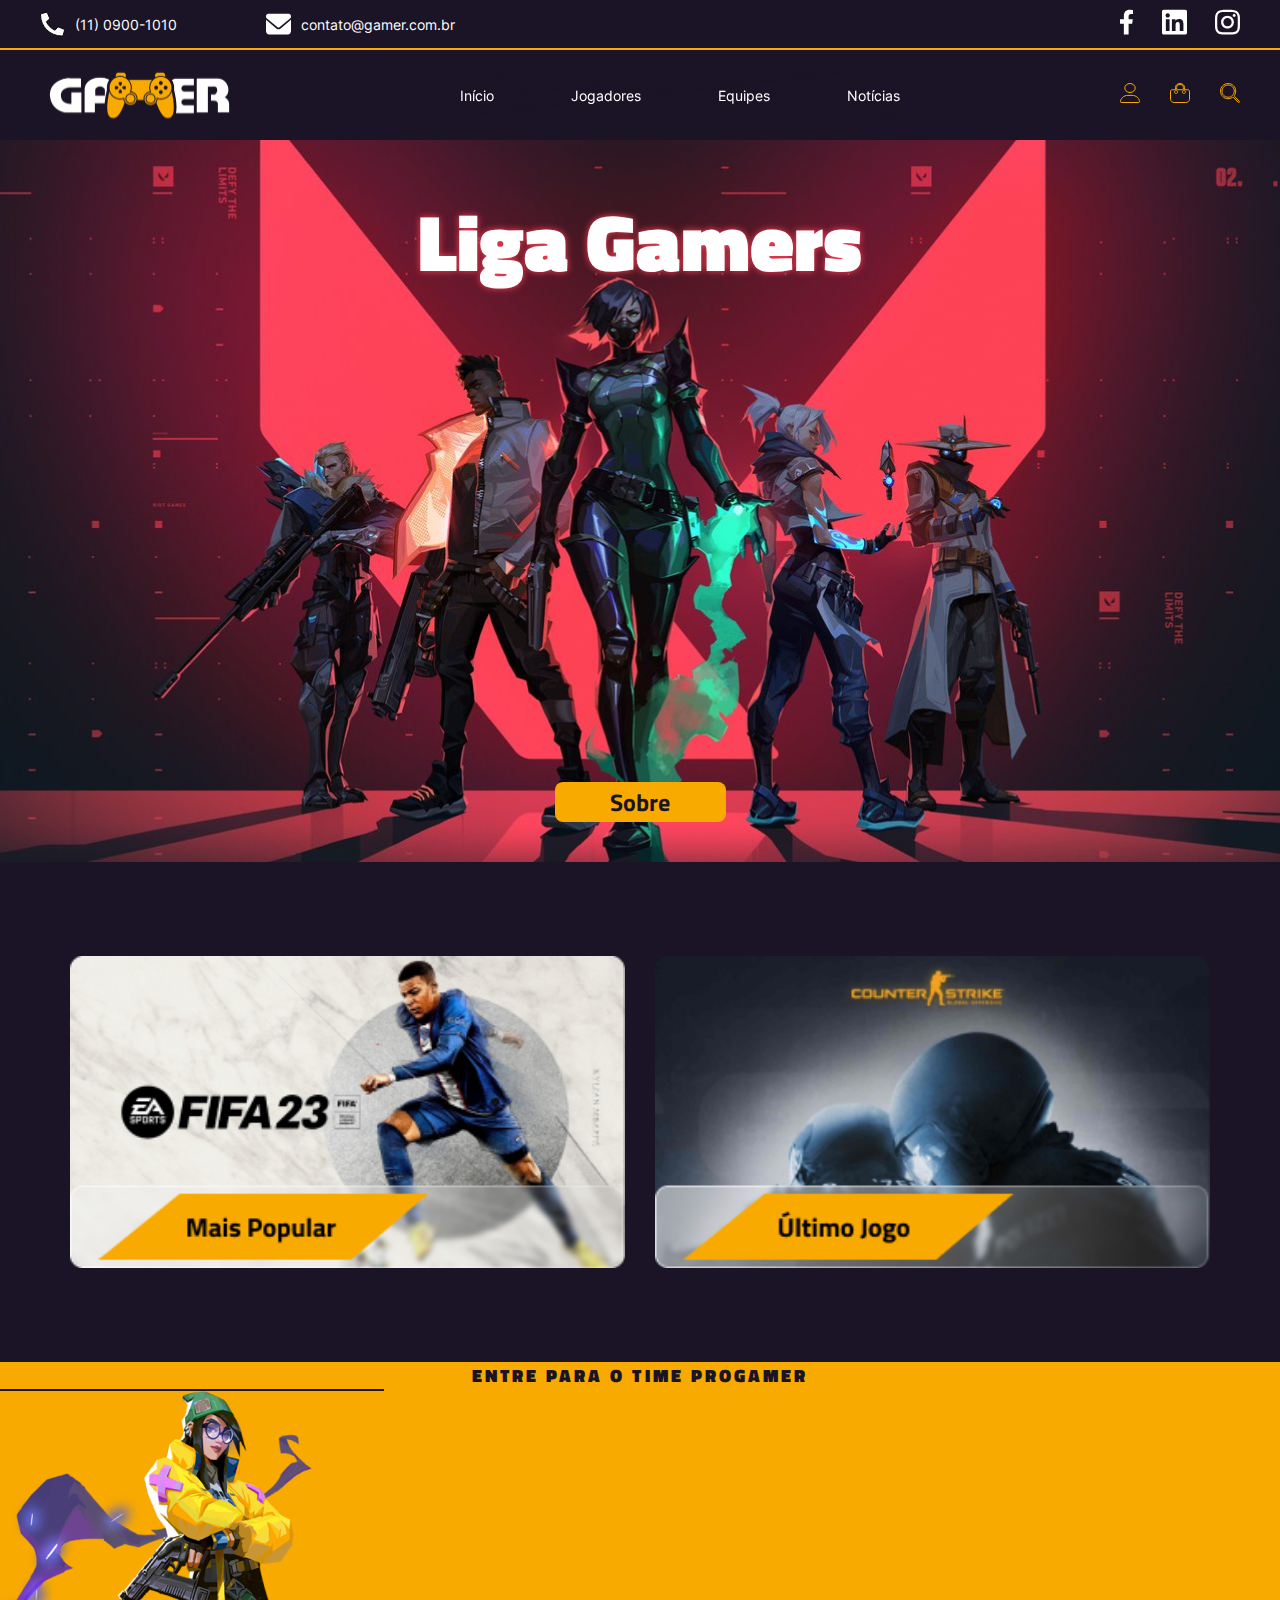
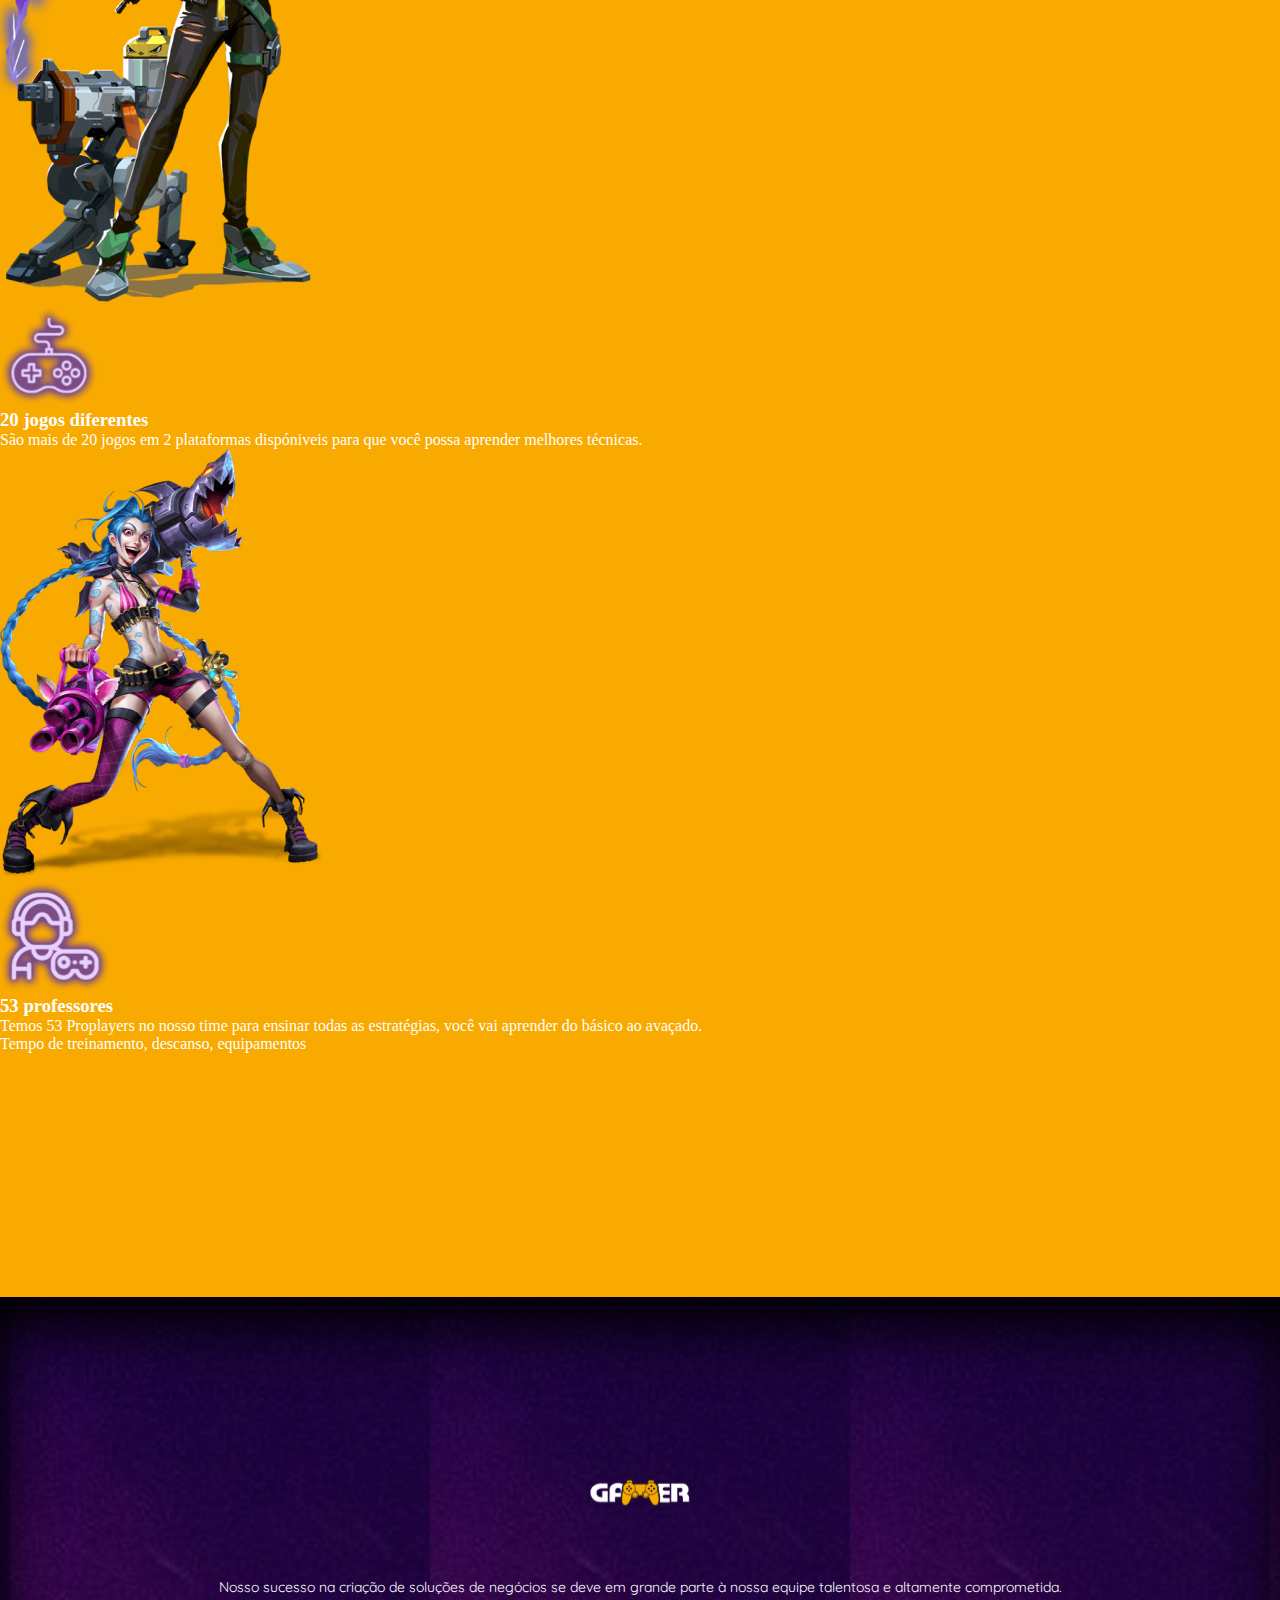
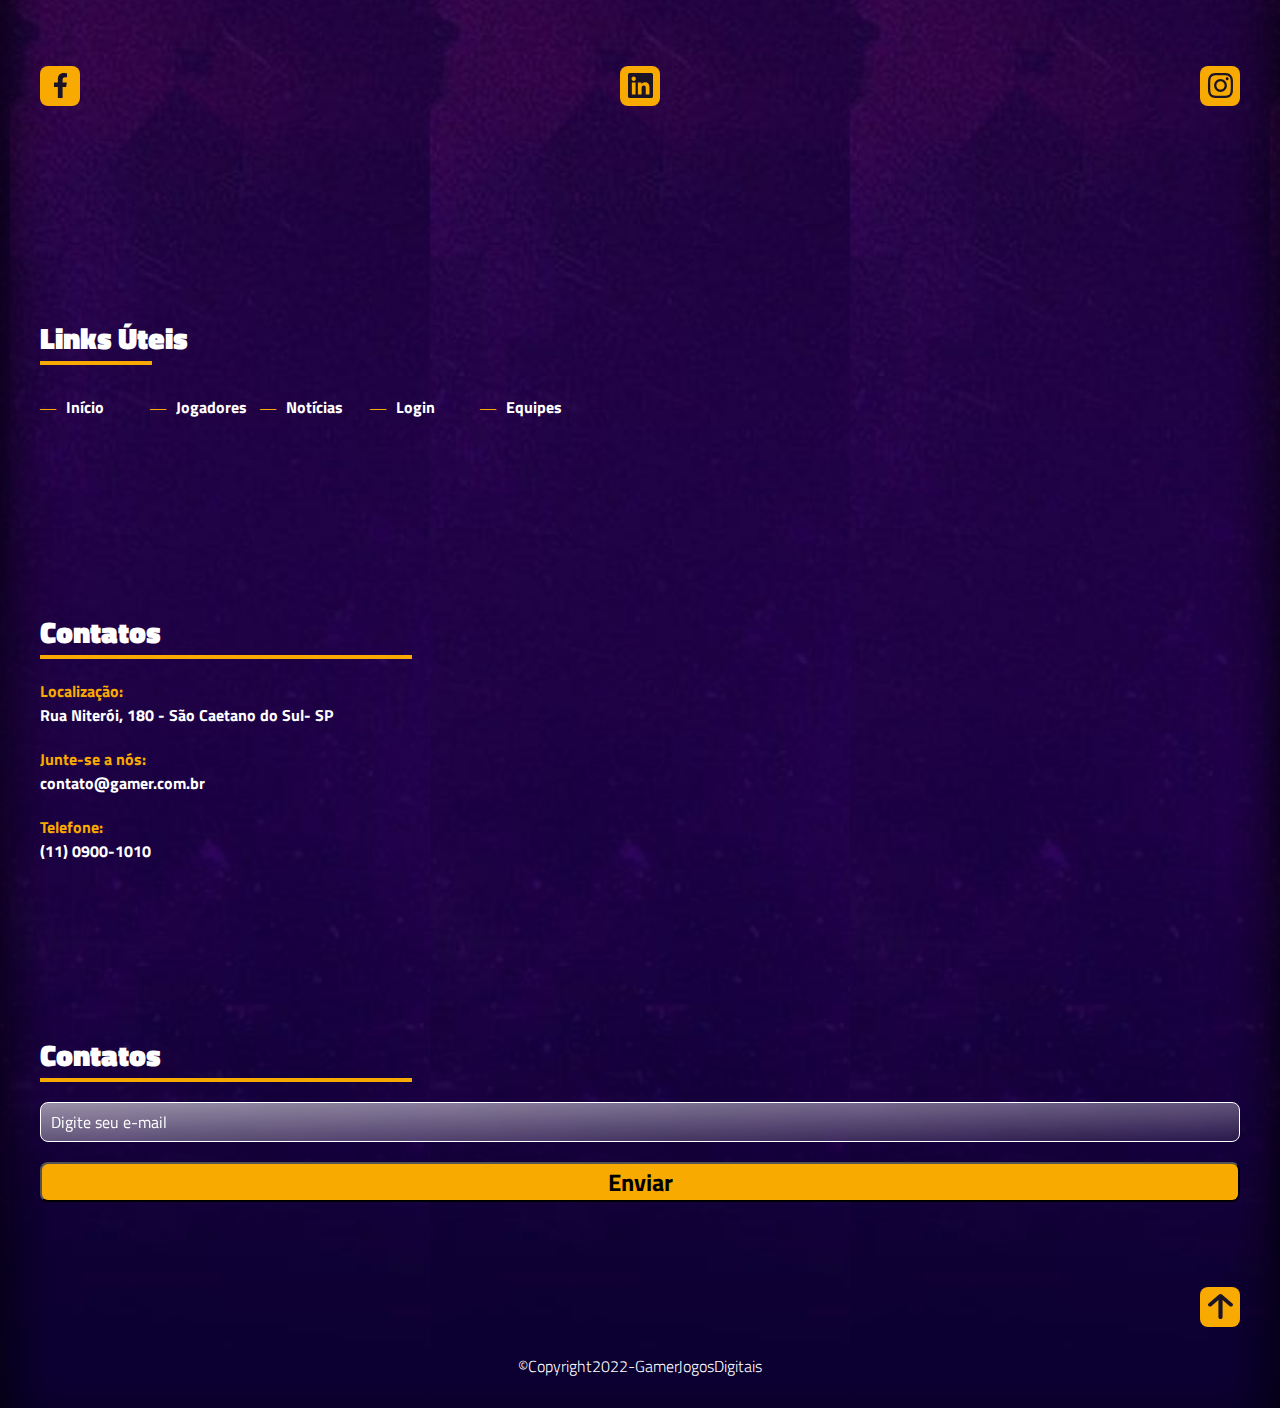
==== index.html @ c38708b0 "salvando" ====
<!DOCTYPE html>
<html lang="pt-BR">

<head>
    <meta charset="UTF-8">
    <meta http-equiv="X-UA-Compatible" content="IE=edge">
    <meta name="viewport" content="width=device-width, initial-scale=1.0">
    <title>Projeto Gamer Manhã</title>
    <link rel="stylesheet" href="css/style.css">
</head>

<body>

    <header>

        <!-- linha de cima com a borda amarela -->
        <div class="header-top">

            <div class="layout-grid alinhamento-between-center">
                <div class="contatos">
                    <div class="phone">
                        <img src="./assets/icons/icone_telefone.svg" alt="Ícone de telefone">
                        <span>(11) 0900-1010</span>
                    </div>
                    <div class="email">
                        <img src="./assets/icons/icone_email.svg" alt="Ícone de e-mail">
                        <span>contato@gamer.com.br</span>
                    </div>
                </div>

                <div class="midias-sociais">
                    <a href="">
                        <img src="./assets/icons/facebook.svg" alt="Imagem link do Facebook da empresa Gamer">
                    </a>
                    <a href="">
                        <img src="./assets/icons/linkedin.svg" alt="Imagem link do Linkedin da empresa Gamer">
                    </a>
                    <a href="">
                        <img src="./assets/icons/intagram.svg" alt="Imagem link do Instagram da empresa Gamer">
                    </a>
                </div>
            </div>
        </div>

        <div class="header-bottom">
            <div class="layout-grid alinhamento-between-center">
                <!-- menu hamburger -->
                <img onclick="mostrarMenu()" src="./assets/icons/bars.svg" class="menu-hamburger"
                    alt="Ícone para abrir e fechar o menu de celular">

                <img class="logo" src="./assets/images/logotipo-gamer.svg"
                    alt="Logotipo da empresa. Texto Gamer com um joystick ao centro">

                <nav class="menu" id="menu">
                    <a href="">Início</a>
                    <a href="">Jogadores</a>
                    <a href="">Equipes</a>
                    <a href="">Notícias</a>

                    <!-- visível apenas no mobile -->

                    <a class="phone">
                        <img src="./assets/icons/icone_telefone.svg"
                            alt="Ícone de Telefone. Abre e fecha o menu principal, no celular">
                        <span>(11) 0900-1010</span>
                    </a>
                    <a class="email">
                        <img src="./assets/icons/icone_email.svg" alt="Ícone de e-mail">
                        <span>contato@gamer.com.br</span>
                    </a>

                    <div class="midias-sociais">
                        <a href="">
                            <img src="./assets/icons/facebook.svg" alt="Imagem link do Facebook da empresa Gamer">
                        </a>
                        <a href="">
                            <img src="./assets/icons/linkedin.svg" alt="Imagem link do Linkedin da empresa Gamer">
                        </a>
                        <a href="">
                            <img src="./assets/icons/intagram.svg" alt="Imagem link do Instagram da empresa Gamer">
                        </a>
                    </div>
                </nav>

                <!-- menu 3 pontinhos -->
                <img onclick="mostrarUsuarios()" src="./assets/icons/pointers.svg" class="menu-pontinhos"
                    alt="Ícone 3 pontinhos, abre o menu de usuários">

                <div class="menu-usuarios" id="menu-usuarios">
                    <a href="">
                        <img src="./assets/icons/user.svg" alt="Ícone de perfil">
                    </a>
                    <a href="">
                        <img src="./assets/icons/bag.svg" alt="Ícone de sacola">
                    </a>
                    <a href="">
                        <img src="./assets/icons/search.svg" alt="Ícone lupa de pesquisa">
                    </a>
                </div>
            </div>
        </div>
    </header>


    <main>
        <section class="banner">
            <h1>Liga Gamers</h1>
            <a href="" class="botao-sobre">Sobre</a>
        </section>

        <section class="jogos">
            <div class="layout-grid jogos-flex">
                <img src="assets/images/fifa23.png" alt="Imagem do jogo Fifa 2023">
                <img src="assets/images/csgo.png" alt="Imagem do jogo Counter Strike">
            </div>

        </section>

        <section class="progamer">
            <div class="progamer__titulo">
                <h2 class="progamer__titulo__text">entre para o time progamer</h2>
                <hr class="progamer__titulo__linha">
            </div>

            <div>

                <img src="./assets/images/progamer-killjoy-image.png" alt="personagem killjoy do game valorant">

                <div>

                    <img src="./assets/icons/progamer-controle-icone.svg" alt="icone de um controle de video-game">

                    <h3>20 jogos diferentes</h3>

                    <p>São mais de 20 jogos em 2 plataformas dispóniveis para que você possa aprender melhores técnicas.
                    </p>

                </div>

            </div>

            <div>

                <img src="./assets/images/progamer-lol-image.png"
                    alt="imagem de uma personagem do jogo League of Legends">

                <div>

                    <img src="./assets/icons/progamer-user-icone.svg" alt="icone de um usuario">

                    <h3>53 professores</h3>

                    <p>Temos 53 Proplayers no nosso time para ensinar todas as estratégias, você vai aprender do básico
                        ao avaçado.</p>

                    <p>Tempo de treinamento, descanso, equipamentos</p>

                </div>

            </div>

        </section>


    </main>

    <footer>
        <div class="layout-grid footer-top">

            <div id="sobre">
                <img src="./assets/images/logotipo-gamer.svg"
                    alt="Logotipo, imagem com texto gamer e um controle de vídeo game ao centro">

                <p>Nosso sucesso na criação de soluções de negócios se deve em grande parte à nossa equipe talentosa e
                    altamente comprometida.</p>

                <!-- exportar as imagens do figma! -->
                <div id="midias-sociais-footer">
                    <a href="">
                        <img src="./assets/icons/facebook-footer.svg" alt="Ícone do Facebook">
                    </a>
                    <a href="">
                        <img src="./assets/icons/linkedin-footer.svg" alt="Ícone do Linkedin">
                    </a>
                    <a href="">
                        <img src="./assets/icons/intagram-footer.svg" alt="Ícone do Instagram">
                    </a>
                </div>
            </div>

            <div id="links-uteis">
                <div class="titulos-footer">
                    <h3>Links Úteis</h3>
                    <hr class="linha-texto">
                </div>

                <ul class="menu-footer">
                    <li>
                        <a href="">Início</a>
                    </li>
                    <li>
                        <a href="">Jogadores</a>
                    </li>
                    <li>
                        <a href="">Notícias</a>
                    </li>
                    <li>
                        <a href="">Login</a>
                    </li>
                    <li>
                        <a href="">Equipes</a>
                    </li>
                </ul>
            </div>


            <div id="contatos">
                <div class="titulos-footer">
                    <h3>Contatos</h3>
                    <hr class="linha-texto2">
                </div>

                <p>
                    <span class="contatos-titulo">Localização:</span>
                    Rua Niterói, 180 - São Caetano do Sul- SP
                </p>

                <p>
                    <span class="contatos-titulo">Junte-se a nós:</span>
                    contato@gamer.com.br
                </p>

                <p>
                    <span class="contatos-titulo">Telefone:</span>
                    (11) 0900-1010
                </p>
            </div>



            <div id="newsletter">
                <div class="titulos-footer">
                    <h3>Contatos</h3>
                    <hr class="linha-texto2">
                </div>

                <form action="" class="frm-news">
                    <input type="email" placeholder="Digite seu e-mail">
                    <button>Enviar</button>
                </form>
            </div>

        </div> <!-- fim da footer-top -->

        <div class="layout-grid footer-bottom">

            <div class="seta-cima">
                <img src="./assets/icons/back-to-top.svg" alt="Ícone com a seta para cima, clique para voltar ao topo">
            </div>

            <div>
                <p id="rights">©Copyright2022-GamerJogosDigitais</p>
            </div>
        </div>



    </footer>




    <script>
        function mostrarMenu() {
            document.getElementById("menu").classList.toggle("mostrar-menu");
        }
        function mostrarUsuarios() {
            document.getElementById("menu-usuarios").classList.toggle("mostrar-usuarios");
        }
    </script>
</body>

</html>
---- css/style.css ----
/* imports das fontes */

/* TITILLIUM WEB */
@font-face {
    font-family: TitilliumWeb-Black;
    src: url(../assets/fonts/Titillium_Web/TitilliumWeb-Black.ttf);
}

@font-face {
    font-family: TitilliumWeb-Bold;
    src: url(../assets/fonts/Titillium_Web/TitilliumWeb-Bold.ttf);
}

@font-face {
    font-family: TitilliumWeb-Regular;
    src: url(../assets/fonts/Titillium_Web/TitilliumWeb-Regular.ttf);
}

@font-face {
    font-family: TitilliumWeb-Light;
    src: url(../assets/fonts/Titillium_Web/TitilliumWeb-Light.ttf);
}

/* INTER */
@font-face {
    font-family: Inter;
    src: url(../assets/fonts/Inter/Inter-VariableFont_slnt\,wght.ttf);
}

/* QUICKSAND */
@font-face {
    font-family: Quicksand;
    src: url(../assets/fonts/Quicksand/Quicksand-VariableFont_wght.ttf);
}

* {
    margin: 0;
    padding: 0;
    box-sizing: border-box;
}

body {
    color: #ffffff;
}

/* Classes genéricas */
.mostrar-menu {
    left: 0 !important;
}

.mostrar-usuarios {
    right: 0 !important;
}

.layout-grid {
    /* border: 1px solid salmon; */
    width: 90%;
    height: 100%;
    margin: 0 auto;
}

/* justify content + align items */
.alinhamento-between-center {
    display: flex;
    justify-content: space-between;
    align-items: center;
}

/* Mobile First */

/* HEADER */
header {
    position: fixed;
    top: 0;
    left: 0;
    z-index: 20;
    width: 100vw;
    height: 60px;
    background-color: #1B1426;
}

/* Header Top */
header .header-top {
    display: none;
}

/* Header Bottom */


header .header-bottom {
    height: 100%;
}

header .header-bottom img.logo {
    width: 86px;
}

header .header-bottom nav {
    position: fixed;
    top: 60px;
    left: -80vw;
    width: 80vw;
    height: calc(100vh - 60px);

    display: flex;
    flex-direction: column;
    justify-content: space-between;
    padding-bottom: 20px;
    background-image: linear-gradient(to right bottom, rgba(27, 20, 38, 0.7), rgba(27, 20, 38, 0.4));
    backdrop-filter: blur(45px);

    transition: left 0.4s;
}

/* somente links "filhos diretos" */
header .header-bottom nav>a {
    padding: 30px 0;
    color: white;
    font-family: Inter;
    font-weight: 400;
    font-size: 15px;
    text-align: center;
    text-decoration: none;
    border-bottom: 2px solid #F9AA01;
}

header .header-bottom nav>a:hover {
    background-color: #F9AA01;

}

header .header-bottom nav>a:last-of-type {
    border-bottom: none;
}

/* ícone de mídias sociais possibilidade position 
header .header-bottom nav .midias-sociais {
    position: absolute;
    bottom: 20px;
    left: calc(50% - 100px);
    border: 1px solid red;
    width: 200px;
    height: 40px;
    display: flex;
    justify-content: space-between;
    align-items: center;
}
*/

header .header-bottom nav .midias-sociais {
    /* border: 1px solid red; */
    display: flex;
    justify-content: center;
    /* gap é o espaçamento entre os elementos, funciona em linha e também em coluna. */
    gap: 50px;
}

/* menu lateral direito - ícones */
header .header-bottom .menu-usuarios {
    position: fixed;
    top: 60px;
    right: -19vw;
    width: 19vw;
    height: 170px;
    background-image: linear-gradient(to right bottom, rgba(27, 20, 38, 0.7), rgba(27, 20, 38, 0.4));
    backdrop-filter: blur(45px);

    display: flex;
    flex-direction: column;
    justify-content: space-evenly;
    align-items: center;

    transition: right 0.4s;
}

/* MAIN */
main {
    margin-top: 60px;
}

/* Banner */
.banner {
    width: 100%;
    height: 606px;
    padding: 40px 0;

    display: flex;
    flex-direction: column;
    justify-content: space-between;
    align-items: center;

    background-color: rebeccapurple;
    background-image: url(../assets/images/fundo-banner-mobile.png);
    background-size: contain;
    background-repeat: no-repeat;
    background-position: bottom;
}

.banner h1 {
    font-family: TitilliumWeb-Black;
    font-size: 40px;
    text-shadow: 0 0 7px #FD4255;

}

.banner .botao-sobre {
    width: 171px;
    height: 40px;
    display: flex;
    justify-content: center;
    align-items: center;
    background-color: #F9AA01;
    color: #1B1426;
    text-decoration: none;
    font-family: TitilliumWeb-Bold;
    font-size: 24px;
    border-radius: 8px;
}

/* Sessão Jogos */
main .jogos {
    width: 100%;
    height: 590px;
    background-color: #1B1426;
}

main .jogos .jogos-flex {
    display: flex;
    flex-direction: column;
    justify-content: space-evenly;
    /* vertical - column */
    align-items: center;
}

/* Sessão Progamer */

main .progamer {
    height: 1535px;
    background-color: #F9AA01;
}

main .progamer .progamer__titulo {
    display: flex;
    flex-direction: column;
    align-content: center;
}

main .progamer .progamer__titulo__text {
    text-transform: uppercase;
    font-family: TitilliumWeb-Black;
    font-size: 18px;
    font-weight: 900;
    color: #1B1426;
    letter-spacing: 0.17em;
    text-align: center;
}

main .progamer .progamer__titulo__linha {
    border: #1B1426 solid 1px;
    width: 30%;
}



/* Footer */
footer {
    padding-top: 60px;
    padding-bottom: 30px;
    box-shadow: inset 0 30px 60px rgba(0, 0, 0, 1);
    background-image: url(../assets/images/fundo-footer-mobile.png);
    background-position: top;
    background-size: contain;
}

footer #sobre {
    width: 100%;
    height: 304px;
    display: flex;
    flex-direction: column;
    justify-content: space-around;
    align-items: center;
    /* background-color: rgba(250, 128, 114, .3); */
}
footer #sobre > img { width: 110px; }

footer #sobre p {
    font-family: Quicksand;
    font-weight: 400;
    font-size: 14px;
}

footer #midias-sociais-footer {
    /* background-color: #FD4255; */
    width: 100%;
    display: flex;
    justify-content: space-between;
}


footer .footer-top {
    display: flex;
    flex-direction: column;
    justify-content: space-around;
    height: 1530px;
}
/* apagar */
footer .footer-top > div {
    /* border: 2px solid white; */
}

footer .footer-top .titulos-footer h3 {
    font-family: TitilliumWeb-Black;
    font-size: 30px;
}

footer .footer-top .titulos-footer .linha-texto {
    border: 2px solid #F9AA01;
    width: 112px;
}

footer .footer-top .titulos-footer .linha-texto2 {
    border: 2px solid #F9AA01;
    width: 31%;
}

/* lista ul */
footer .footer-top .menu-footer {
    display: flex;
    flex-wrap: wrap;
    margin-top: 30px;
}
/* ítens da lista */
footer .footer-top .menu-footer li {
    list-style-type: none;
    width: 110px;
    margin-bottom: 20px;
    /* border: 1px solid #FD4255; */
}
footer .footer-top .menu-footer a {
    color: white;
    text-decoration: none;
    font-family: TitilliumWeb-Bold;
    font-size: 16px;
}

footer .footer-top .menu-footer a:before {
    content: "\2015";
    margin-right: 10px;
    color: #F9AA01;
}

/* Contatos */

footer .footer-top #contatos {
    color: white;
    font-family: TitilliumWeb-Bold;
    font-size: 16px;
}

footer .footer-top #contatos p {
    display: flex;
    flex-direction: column;
    margin-top: 20px;
}

footer .footer-top #contatos p span {
    color: #F9AA01;
}

/* newsletter */

footer #newsletter input,
footer #newsletter button {
    width: 100%;
    height: 40px;
    margin-top: 20px;
    border-radius: 8px;
}

footer #newsletter input {
    background-color: transparent;
    background-image: linear-gradient(to right bottom, rgba(239, 239, 239, .6), rgba(239, 239, 239, .1));
    backdrop-filter: blur(6px);
    border: 1px solid white;
    color: white;
    padding: 5px 10px;
    font-family: TitilliumWeb-Regular;
    font-size: 16px;
}

footer #newsletter input::placeholder {
    color: white;
}

footer #newsletter button {
    display: flex;
    justify-content: center;
    align-items: center;
    background-color: #F9AA01;
    font-family: TitilliumWeb-Bold;
    font-size: 24px;
}

/* Footer bottom */

footer .footer-bottom {
    display: flex;
    flex-direction: column;
    gap: 26px;
}

footer .footer-bottom .seta-cima {
    display: flex;
    justify-content: flex-end;
}

footer .footer-bottom #rights {
    font-family: TitilliumWeb-Light;
    font-size: 16px;
    font-weight: 400;
    text-align: center;
}








/* Tablets >= 768px*/
@media screen and (min-width: 768px) {}

/* Desktops >= 1200px*/
@media screen and (min-width: 1200px) {
    .layout-grid {
        width: 100%;
        max-width: 1200px;
        /* border: 3px dotted yellowgreen; */
    }

    /* HEADER  */
    header {
        position: static;
        height: 140px;
    }

    /* Header Top */
    header .header-top {
        /* block é o valor default da maioria dos elementos */
        display: block;
        height: 50px;
        border-bottom: 2px solid #F9AA01;
    }

    header .header-top .contatos {
        width: 415px;
        display: flex;
        justify-content: space-between;

        font-family: Inter;
        font-size: 14px;
        font-weight: 400;

        /* border: 2px solid white; */
    }

    header .header-top .contatos>div {
        display: flex;
        justify-content: space-between;
        align-items: center;
        gap: 10px;
        /* border: 1px solid yellow; */
    }

    header .header-top .midias-sociais {
        width: 120px;
        display: flex;
        justify-content: space-between;
        align-items: center;
        /* border: 2px solid white; */
    }

    /* Esconde elementos desnecessários */
    header .menu-hamburger,
    header .menu-pontinhos,
    header .header-bottom nav .phone,
    header .header-bottom nav .email,
    header .header-bottom nav .midias-sociais {
        display: none;
    }

    /* Header Bottom */
    header .header-bottom {
        height: 90px;
    }

    header .header-bottom img.logo {
        width: 200px;
    }

    header .header-bottom nav {
        position: static;
        width: 440px;
        height: 50px;
        padding: 0;
        flex-direction: row;
        align-items: center;
        /* background-color: red; */
    }

    header .header-bottom nav>a {
        border: none;
        font-size: 14px;
    }

    header .header-bottom nav>a:hover {
        background-color: transparent;
        color: #F9AA01;
    }

    header .header-bottom .menu-usuarios {
        position: static;
        flex-direction: row;
        justify-content: space-between;
        width: 120px;
        height: auto;
        background-color: transparent;
    }

    /* MAIN */
    main {
        margin-top: 0;
    }

    /* Banner */
    main .banner {
        height: 722px;
        /* alterar a imagem de fundo */
        background-image: url(../assets/images/fundo-banner-desktop.png);
        background-size: cover;
        background-position: top;

    }

    main .banner h1 {
        font-size: 80px;
    }

    /* Sessão de Jogos */
    main .jogos {
        height: 500px;
    }

    main .jogos .jogos-flex {
        flex-direction: row;
    }

    main .jogos .jogos-flex img {
        width: 555px;
    }

}
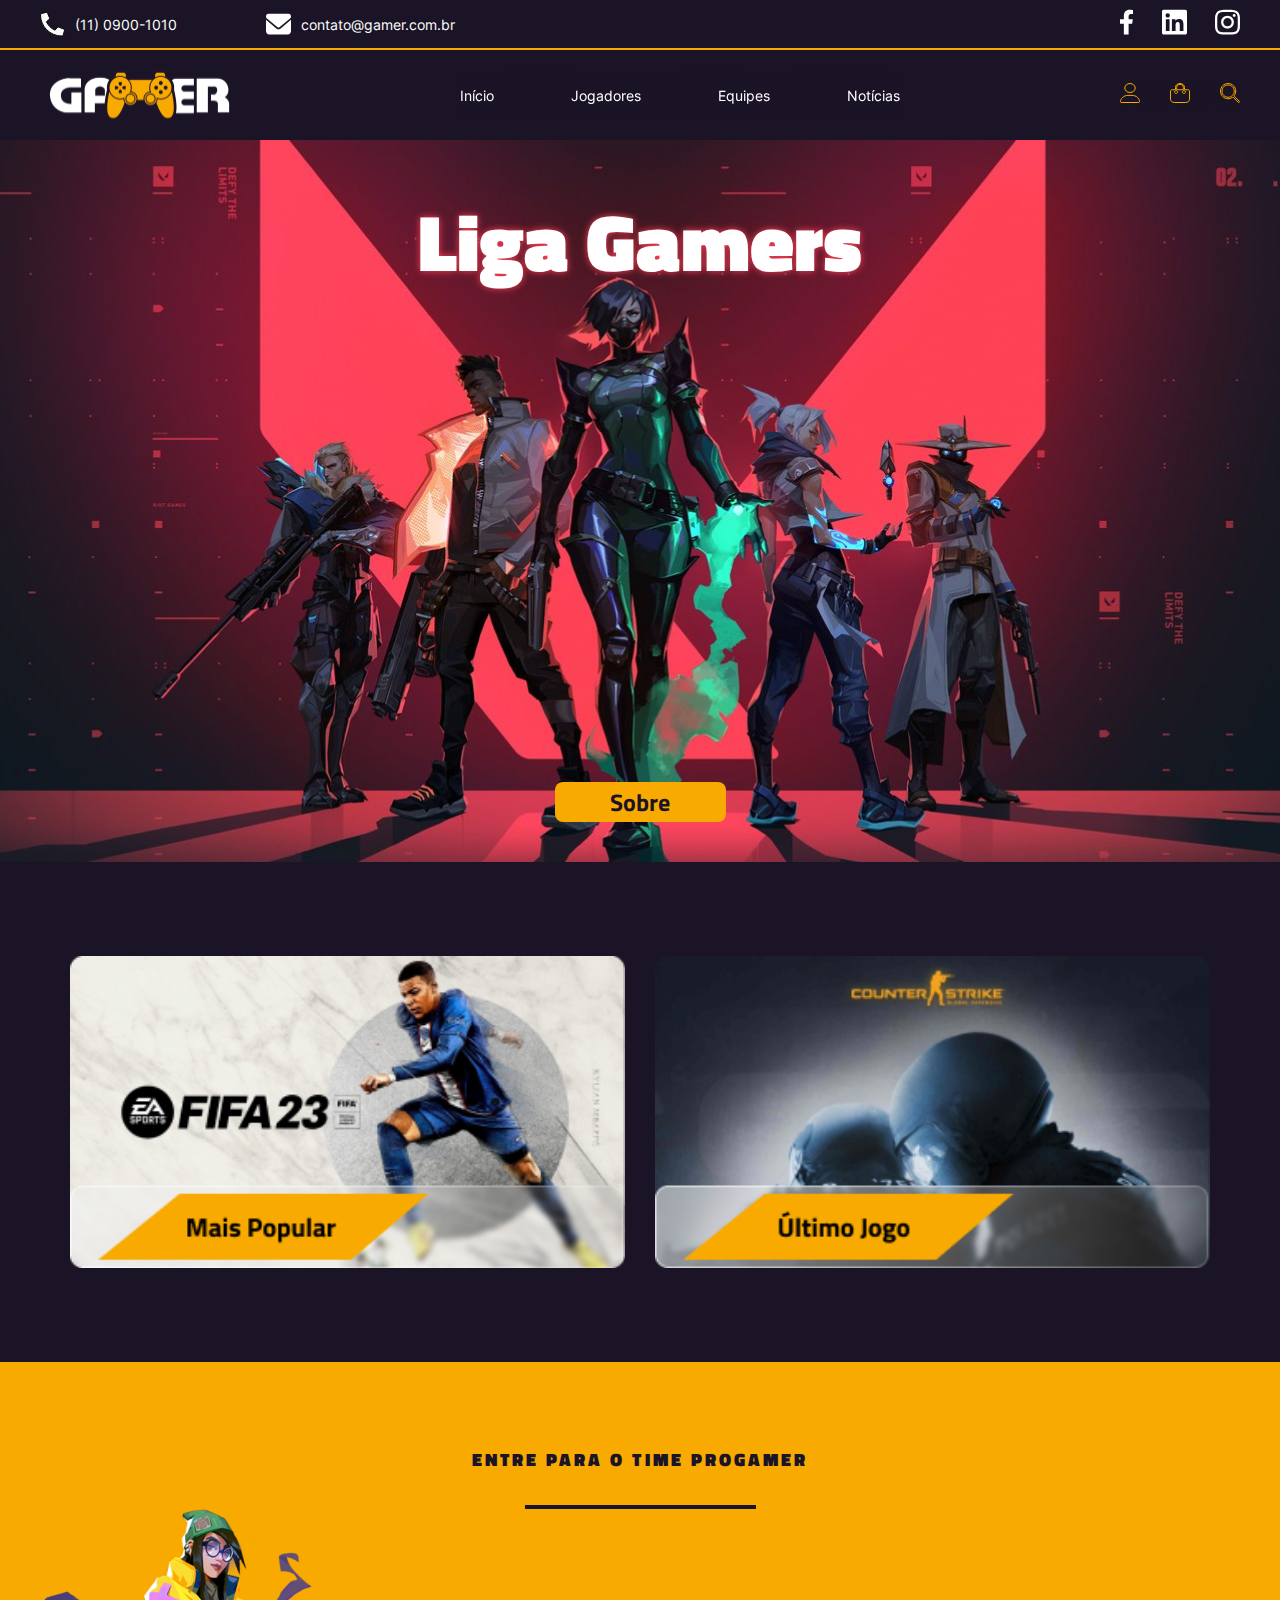
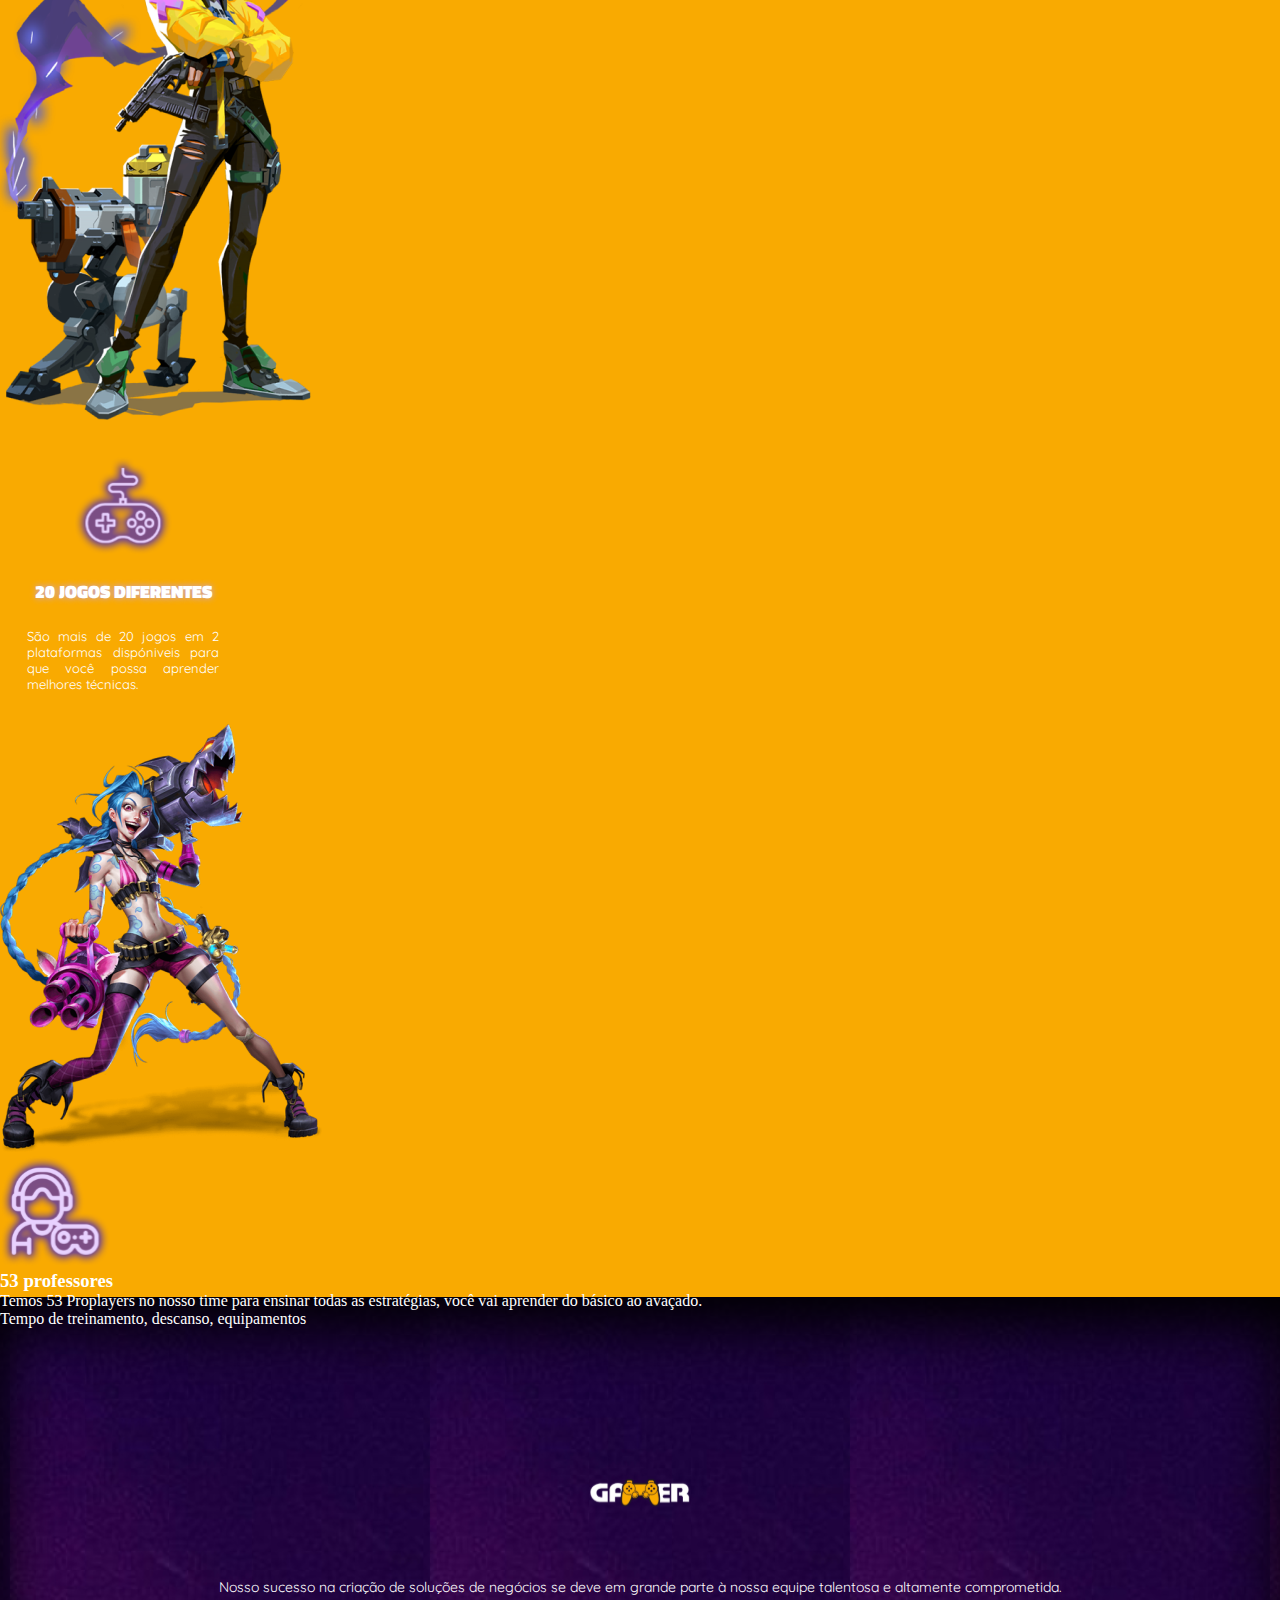
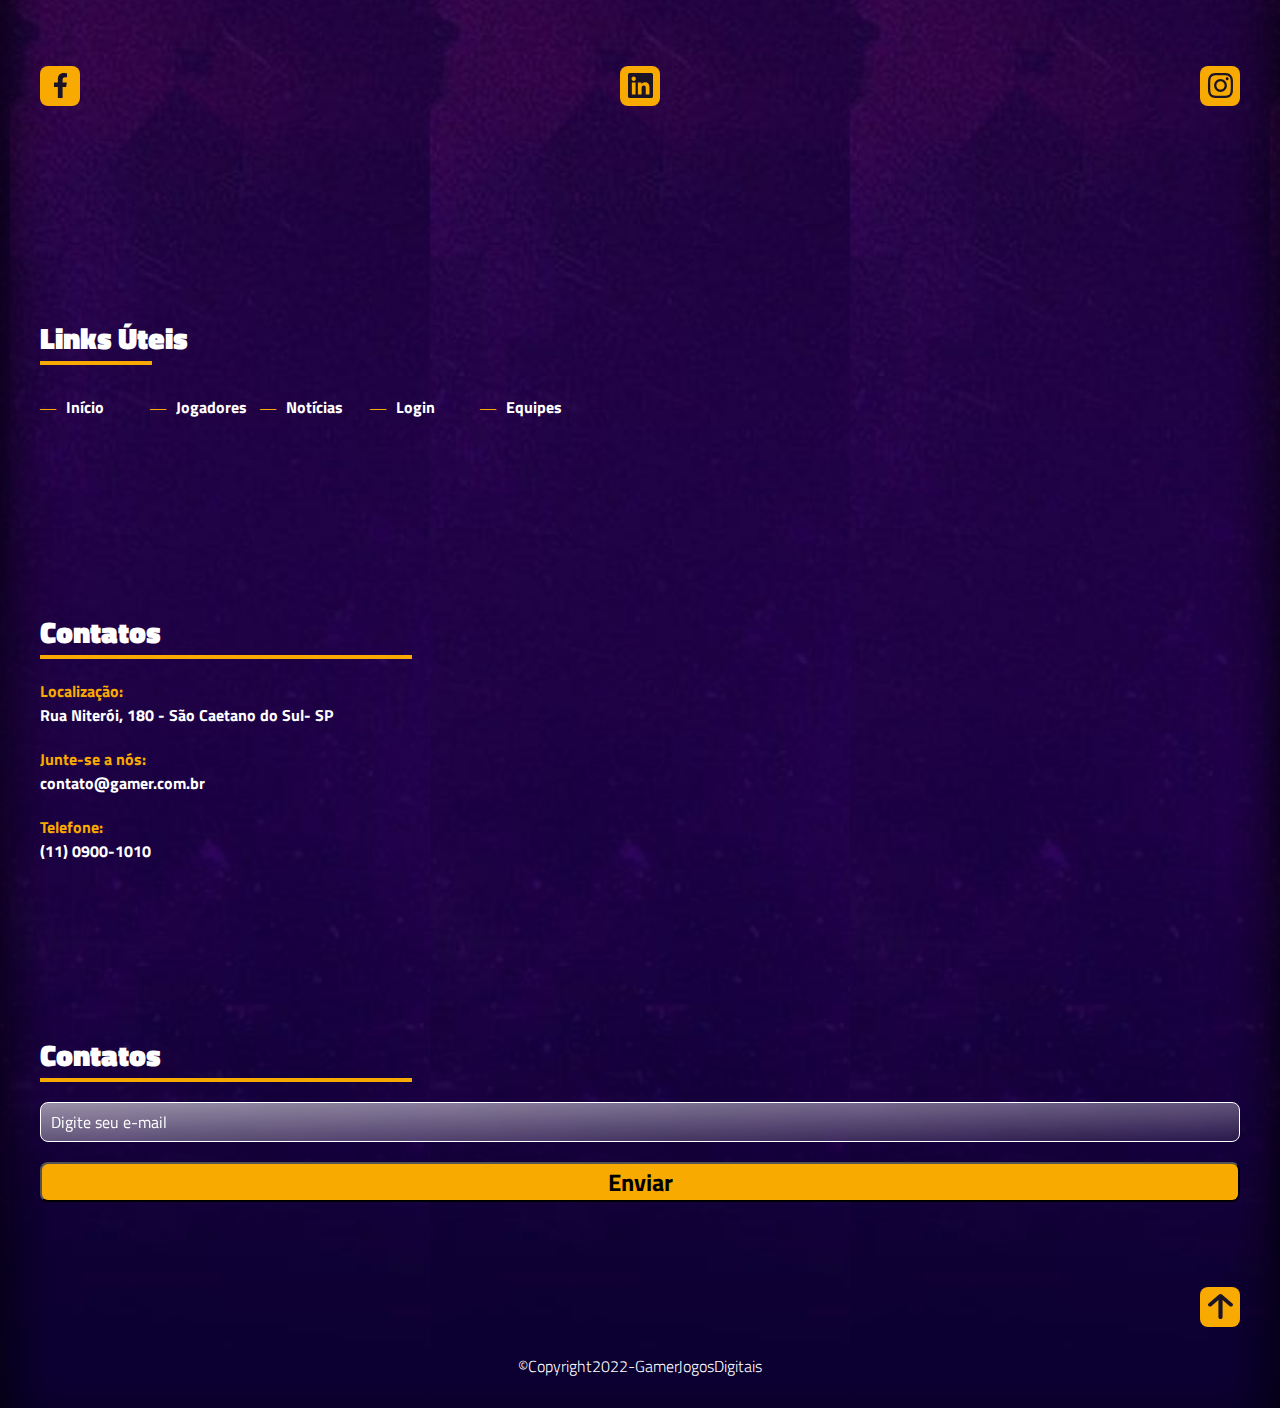
==== commit d2eab1a3: "Fazendo parte da pagina principal" ====
--- a/index.html
+++ b/index.html
@@ -126,13 +126,13 @@
 
                 <img src="./assets/images/progamer-killjoy-image.png" alt="personagem killjoy do game valorant">
 
-                <div>
+                <div class="progamer__box-info-killjoy">
 
                     <img src="./assets/icons/progamer-controle-icone.svg" alt="icone de um controle de video-game">
 
-                    <h3>20 jogos diferentes</h3>
-
-                    <p>São mais de 20 jogos em 2 plataformas dispóniveis para que você possa aprender melhores técnicas.
+                    <h3 class="progamer__box-info-killjoy__titulo">20 jogos diferentes</h3>
+
+                    <p class="progamer__box-info-killjoy__text">São mais de 20 jogos em 2 plataformas dispóniveis para que você possa aprender melhores técnicas.
                     </p>
 
                 </div>
--- a/css/style.css
+++ b/css/style.css
@@ -248,16 +248,47 @@
 main .progamer .progamer__titulo__text {
     text-transform: uppercase;
     font-family: TitilliumWeb-Black;
-    font-size: 18px;
+    font-size: 1.12rem;
     font-weight: 900;
     color: #1B1426;
     letter-spacing: 0.17em;
     text-align: center;
+    margin-top: 5.25rem;
+    margin-bottom: 2rem;
 }
 
 main .progamer .progamer__titulo__linha {
-    border: #1B1426 solid 1px;
-    width: 30%;
+    border: #1B1426 solid 2px;
+    width: 231px;
+    margin-left: auto;
+    margin-right: auto;
+}
+
+main .progamer .progamer__box-info-killjoy {
+    width: 246px;
+    height: 300px;
+    display: flex;
+    flex-direction: column;
+    align-items: center;
+    justify-content: center;
+    gap: 23px;
+}
+
+main .progamer .progamer__box-info-killjoy .progamer__box-info-killjoy__titulo {
+    font-family: TitilliumWeb-Black;
+    font-size: 18px;
+    font-weight: 900;
+    text-transform: uppercase;
+    text-shadow: 0 0 6px #C6A5E5;
+}
+
+main .progamer .progamer__box-info-killjoy .progamer__box-info-killjoy__text {
+    width: 12rem;
+
+    font-family: Quicksand;
+    font-size: 13px;
+    font-weight: 400;
+    text-align: justify;
 }
 
 
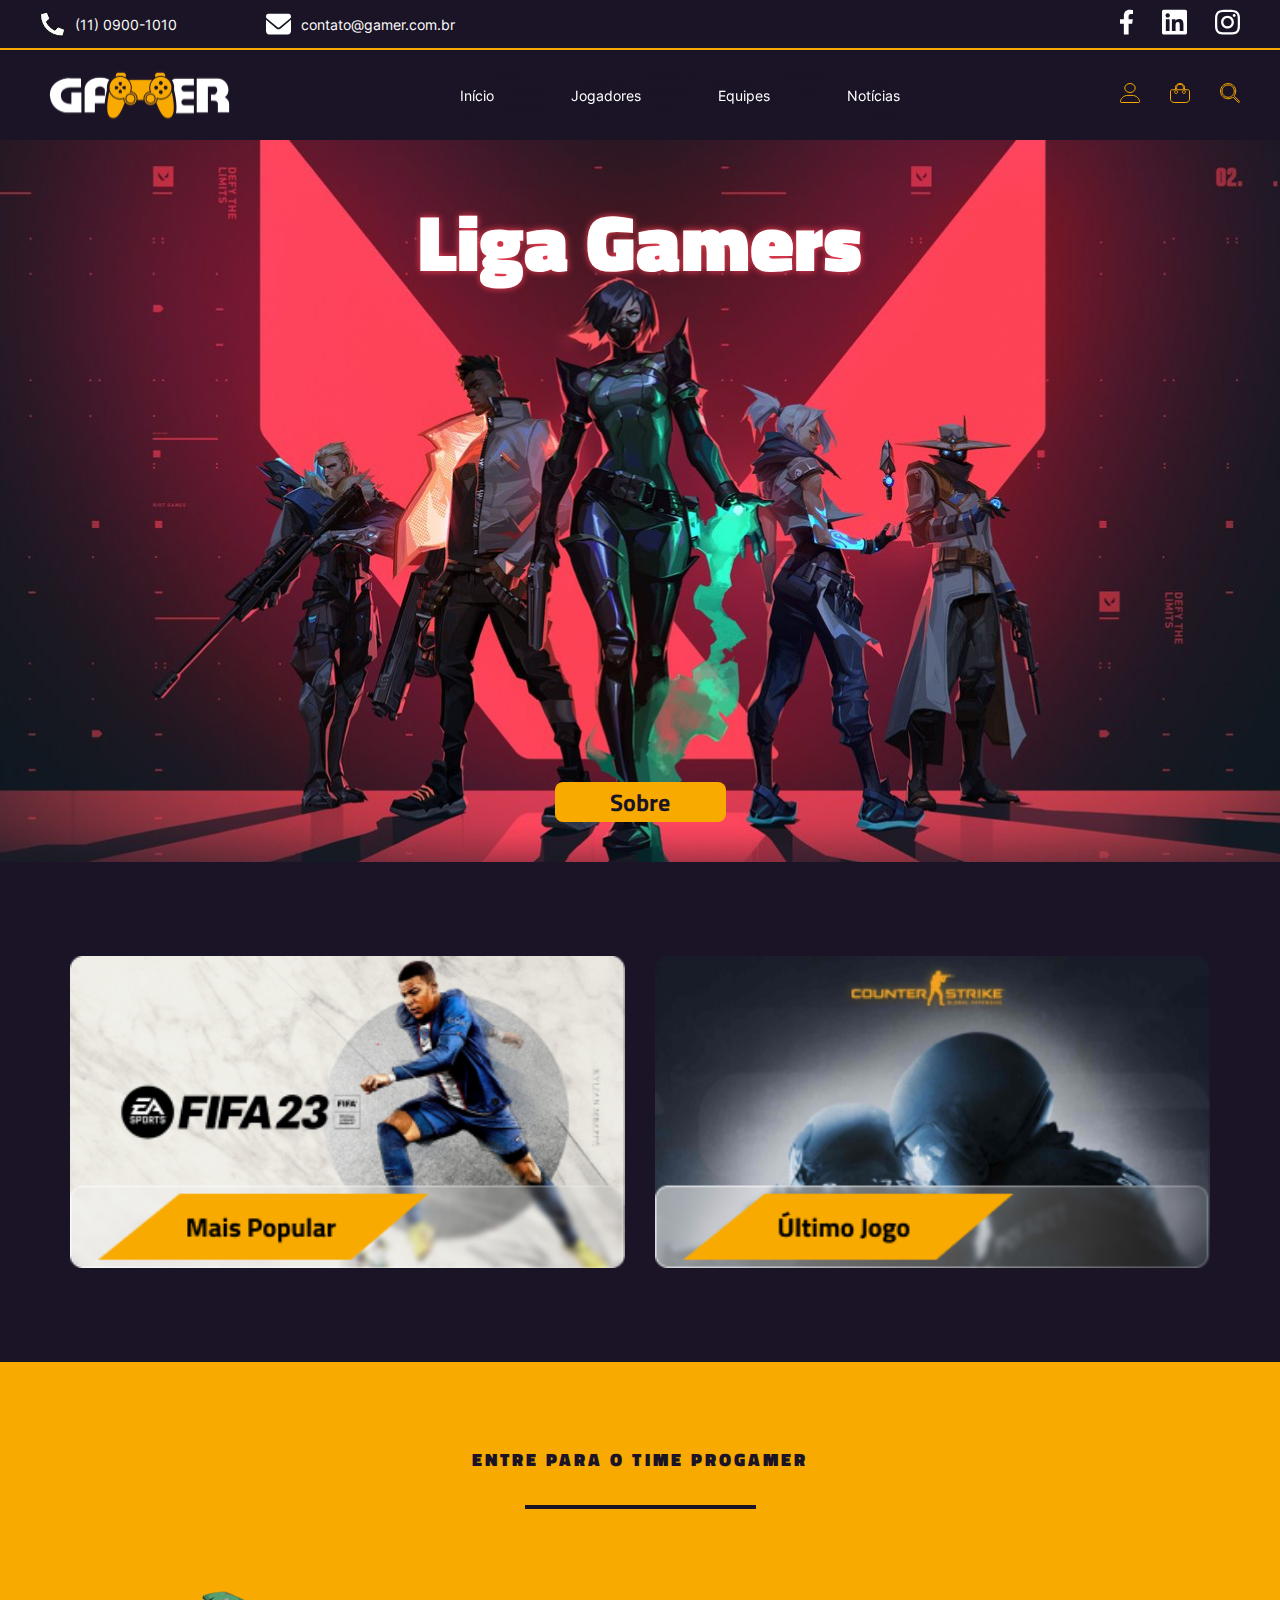
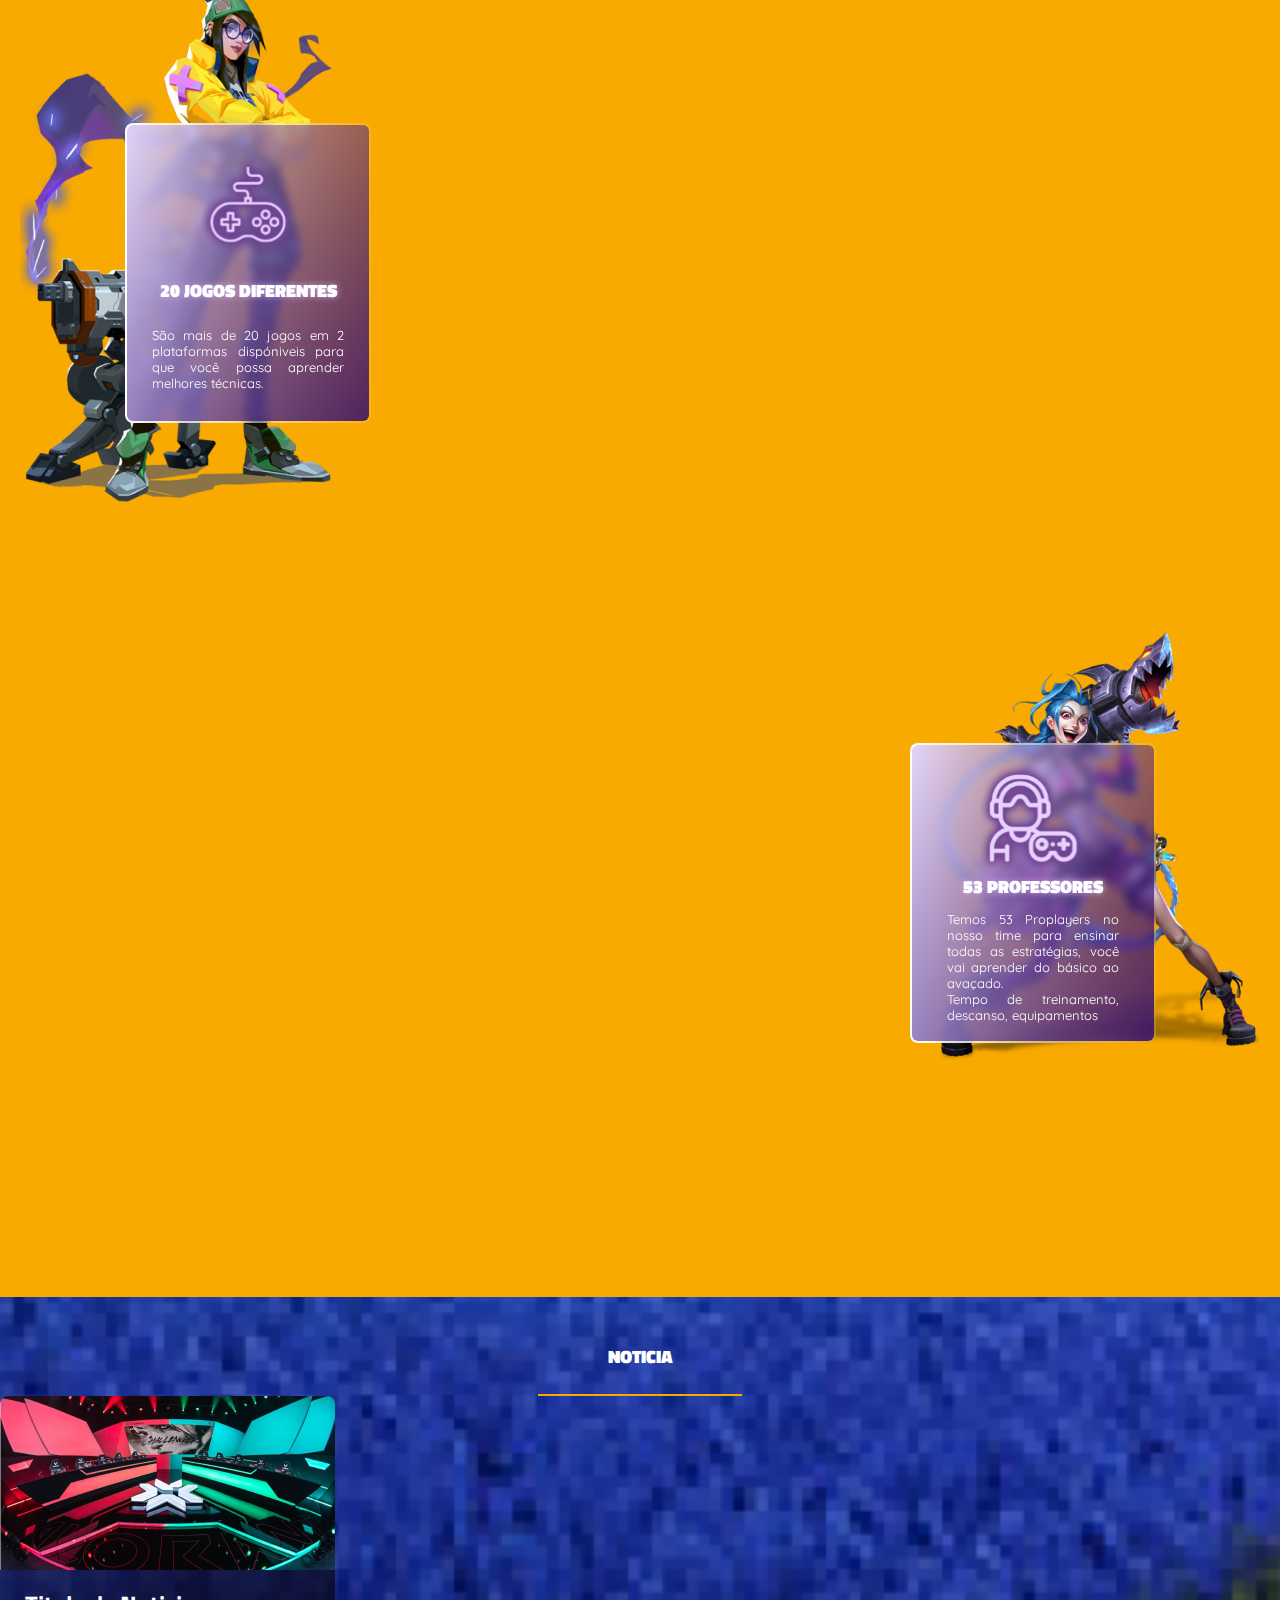
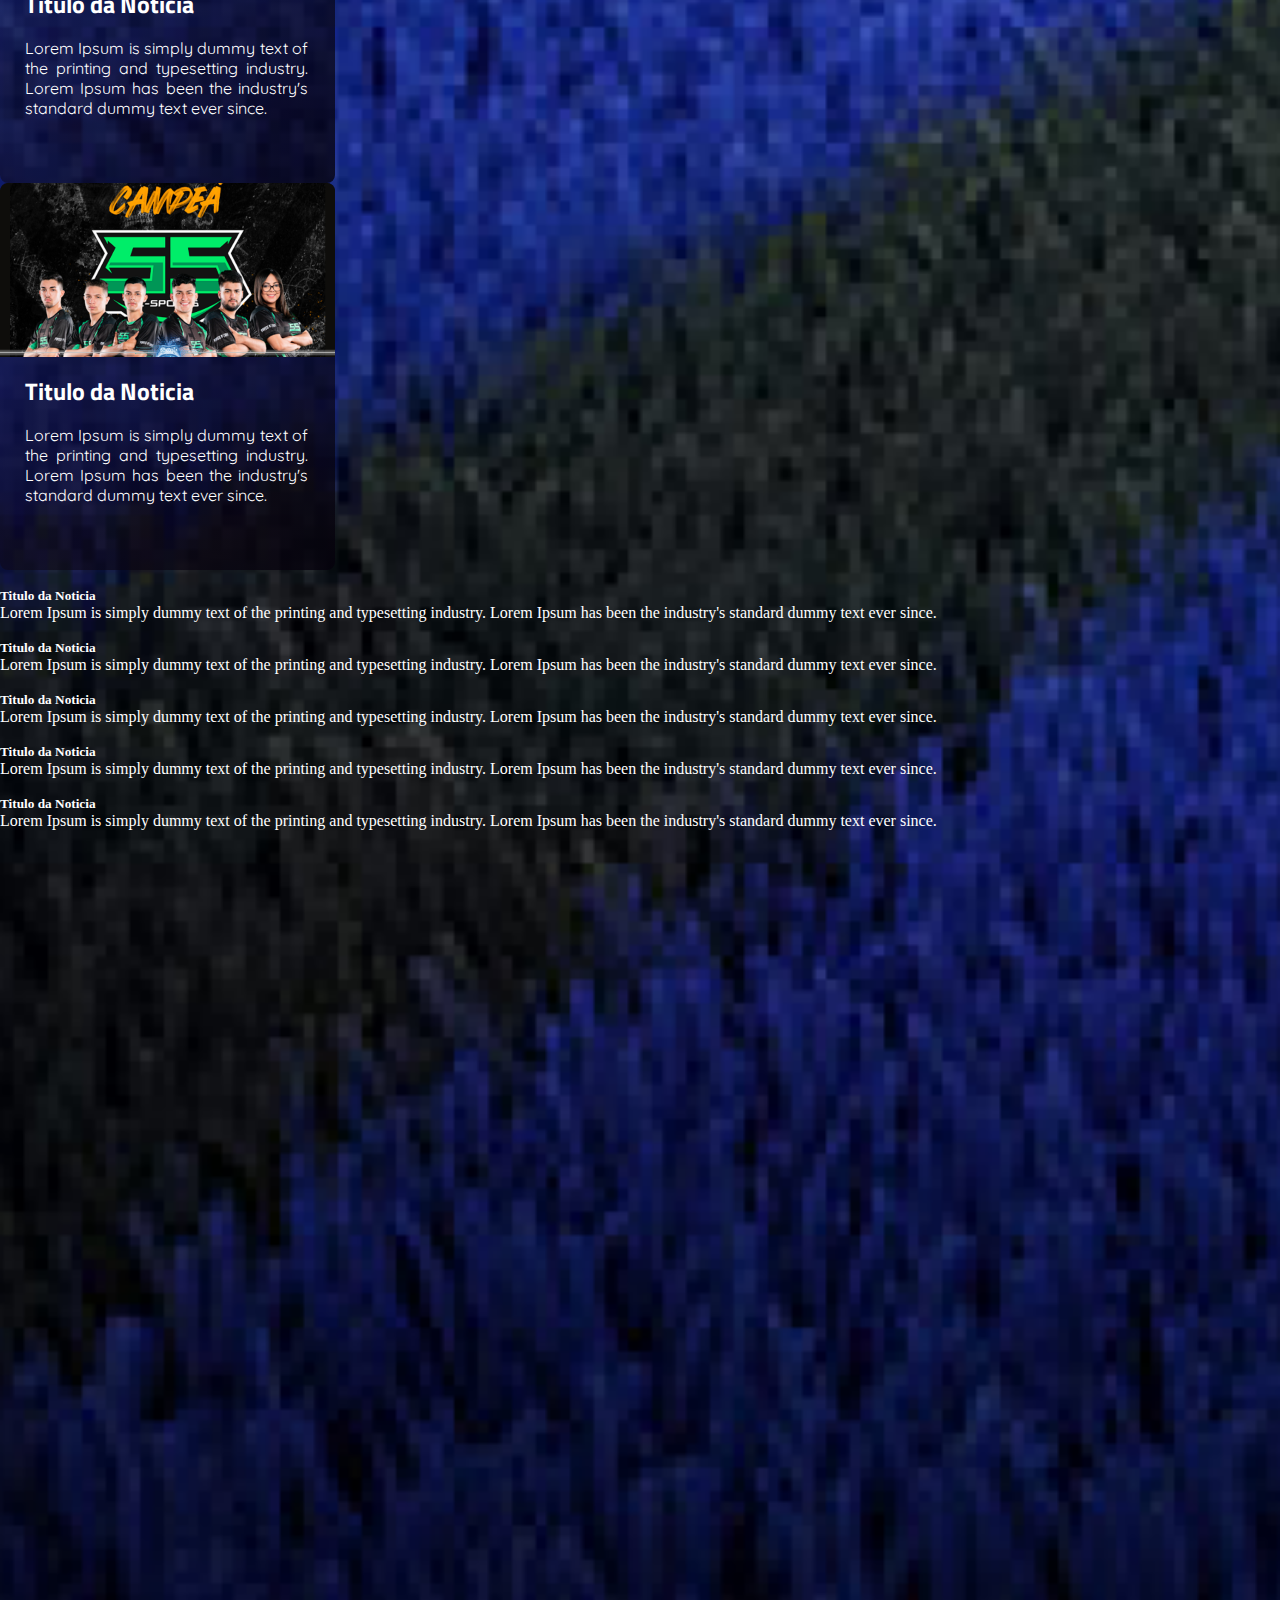
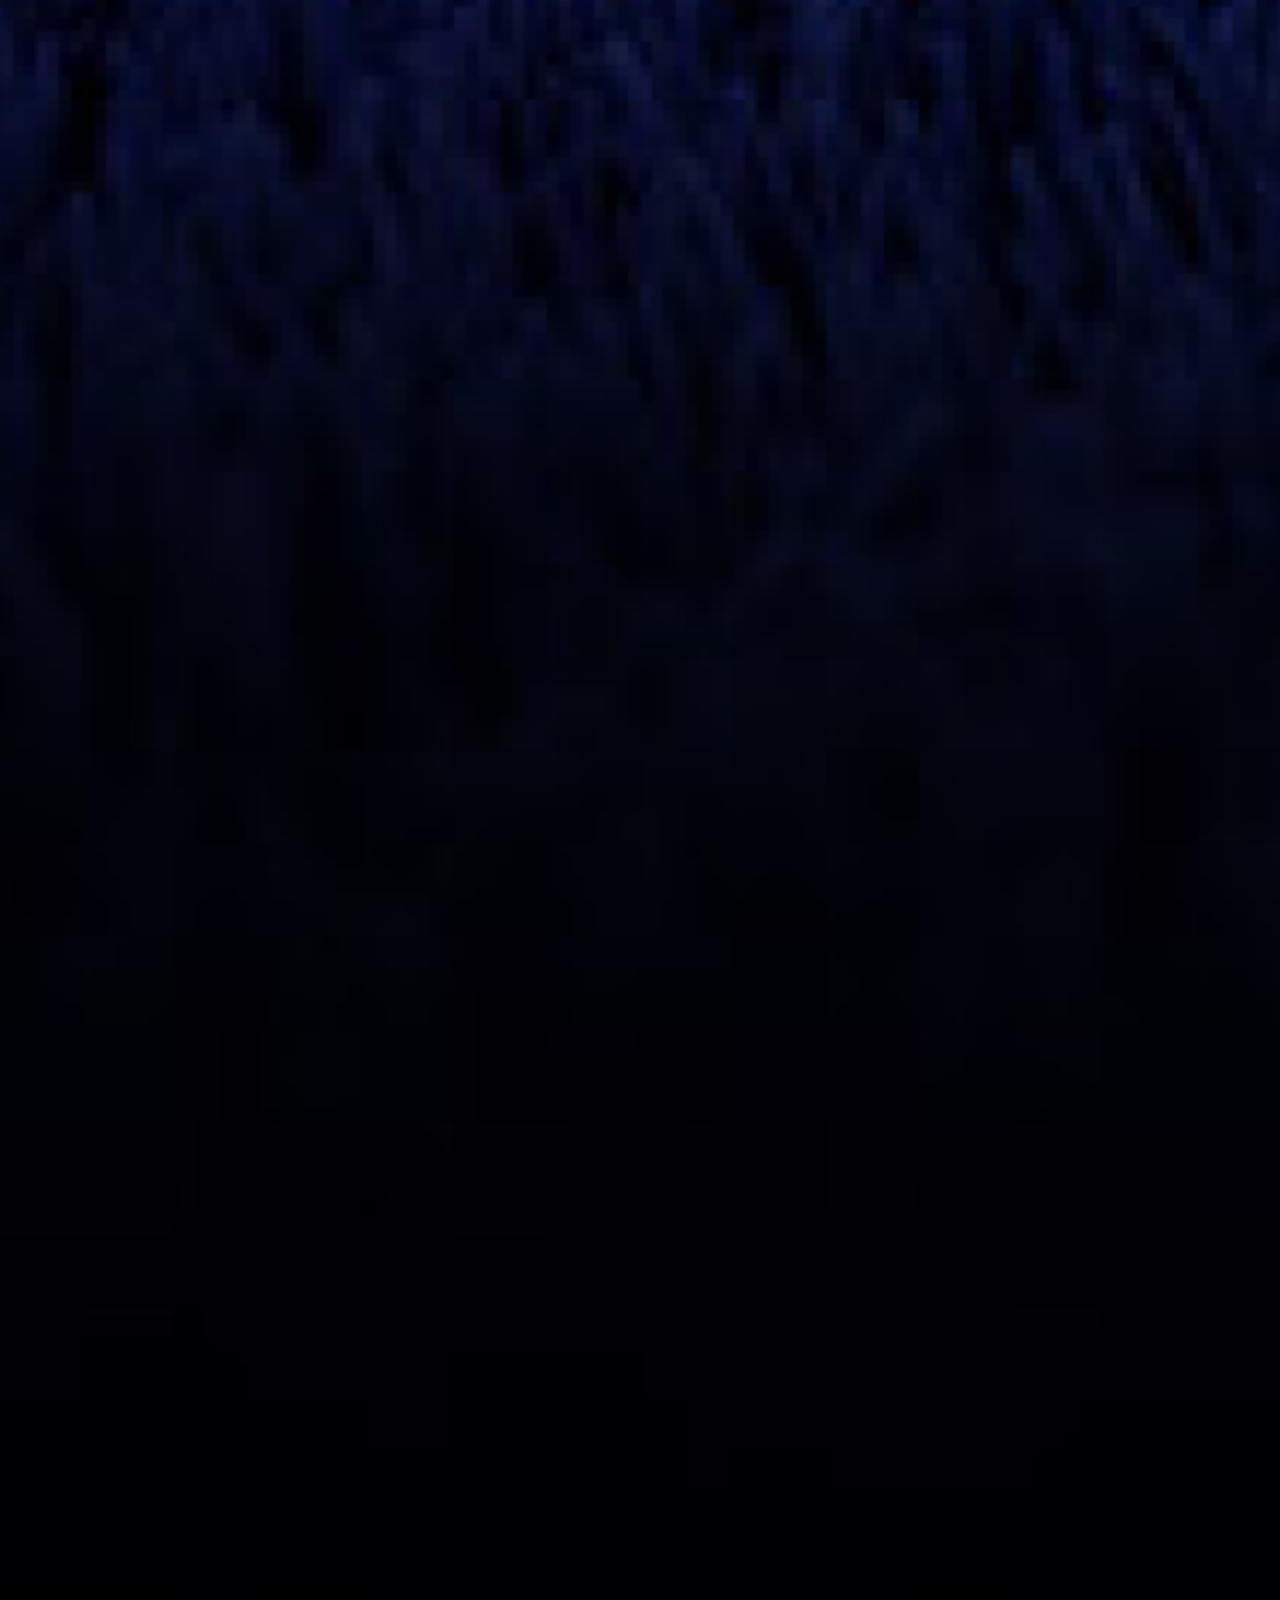
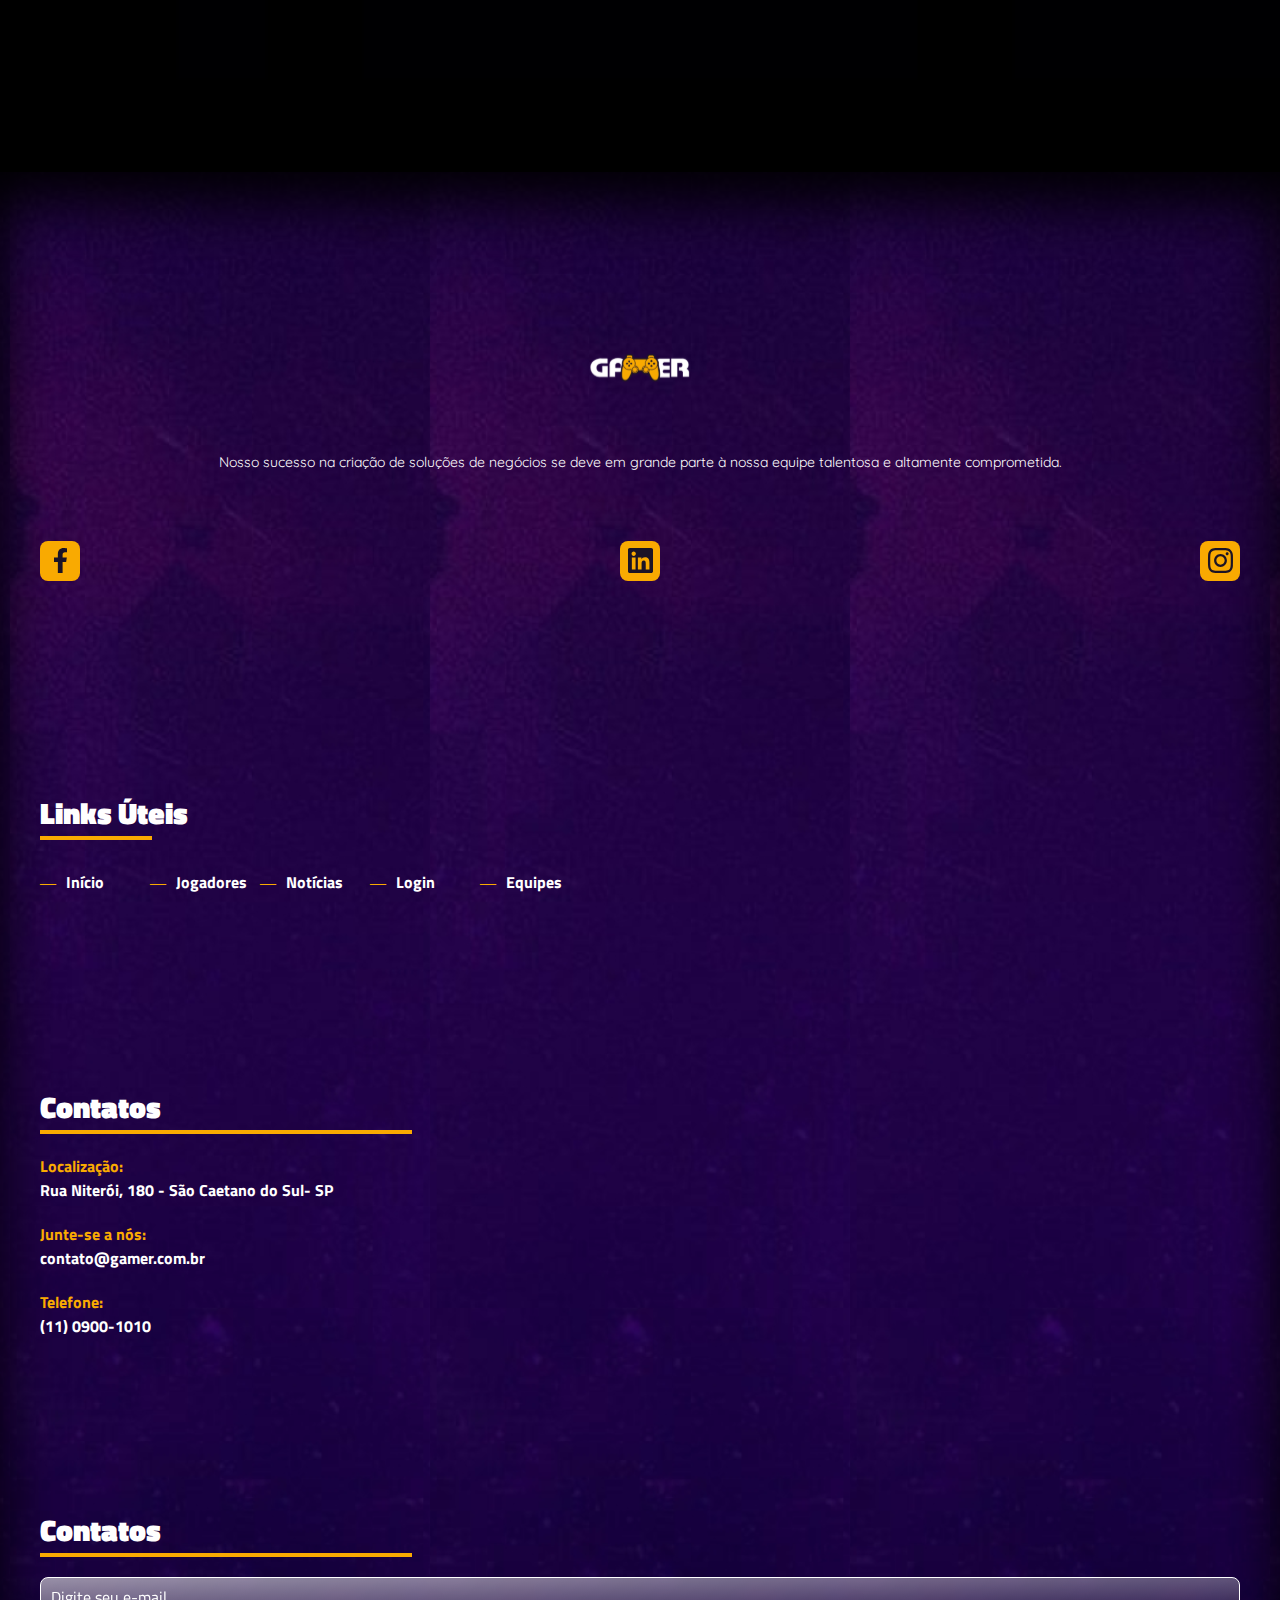
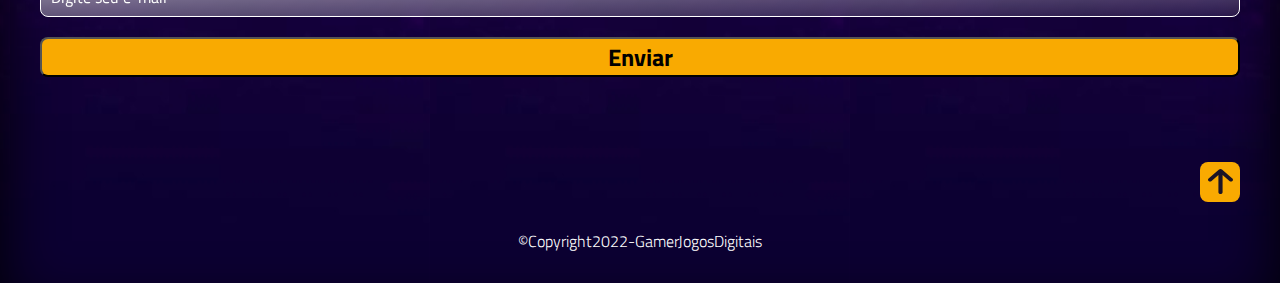
==== commit 2b27dfb7: "Fiz a parte do Progamer. Comecei as noticias" ====
--- a/index.html
+++ b/index.html
@@ -122,9 +122,10 @@
                 <hr class="progamer__titulo__linha">
             </div>
 
-            <div>
-
-                <img src="./assets/images/progamer-killjoy-image.png" alt="personagem killjoy do game valorant">
+            <div class="progamer__killjoy">
+
+                <img class="progamer__killjoy__image" src="./assets/images/progamer-killjoy-image.png"
+                    alt="personagem killjoy do game valorant">
 
                 <div class="progamer__box-info-killjoy">
 
@@ -132,28 +133,29 @@
 
                     <h3 class="progamer__box-info-killjoy__titulo">20 jogos diferentes</h3>
 
-                    <p class="progamer__box-info-killjoy__text">São mais de 20 jogos em 2 plataformas dispóniveis para que você possa aprender melhores técnicas.
+                    <p class="progamer__box-info-killjoy__text">São mais de 20 jogos em 2 plataformas dispóniveis
+                        para que você possa aprender melhores técnicas.
                     </p>
 
                 </div>
-
-            </div>
-
-            <div>
-
-                <img src="./assets/images/progamer-lol-image.png"
+            </div>
+
+            <div class="progamer__lol">
+
+                <img class="progamer__lol__image" src="./assets/images/progamer-lol-image.png"
                     alt="imagem de uma personagem do jogo League of Legends">
 
-                <div>
+                <div class="progamer__lol__info-box">
 
                     <img src="./assets/icons/progamer-user-icone.svg" alt="icone de um usuario">
 
-                    <h3>53 professores</h3>
-
-                    <p>Temos 53 Proplayers no nosso time para ensinar todas as estratégias, você vai aprender do básico
+                    <h3 class="progamer__lol__info-box__titulo">53 professores</h3>
+
+                    <p class="progamer__lol__info-box__text1">Temos 53 Proplayers no nosso time para ensinar todas as
+                        estratégias, você vai aprender do básico
                         ao avaçado.</p>
 
-                    <p>Tempo de treinamento, descanso, equipamentos</p>
+                    <p class="progamer__lol__info-box__text2">Tempo de treinamento, descanso, equipamentos</p>
 
                 </div>
 
@@ -161,6 +163,66 @@
 
         </section>
 
+        <section class="noticia">
+            <div class="noticia__titulo">
+                <h4 class="noticia__titulo__text">noticia</h4>
+                <hr class="noticia__titulo__linha">
+            </div>
+
+            <div class="noticia__conjunto-cards">
+
+                <div class="noticia__conjunto-cards__card-box">
+                    <img src="./assets/images/noticia-card1.png" alt="">
+                    <h5 class="noticia__conjunto-cards__card-box__titulo">Titulo da Noticia</h5>
+                    <p class="noticia__conjunto-cards__card-box__text">Lorem Ipsum is simply dummy text of the printing and typesetting industry. Lorem Ipsum has been
+                        the
+                        industry's standard dummy text ever since.</p>
+                </div>
+
+
+                <div class="noticia__conjunto-cards__card-box">
+                    <img src="./assets/images/noticia-card2.png" alt="">
+                    <h5 class="noticia__conjunto-cards__card-box__titulo">Titulo da Noticia</h5>
+                    <p class="noticia__conjunto-cards__card-box__text">Lorem Ipsum is simply dummy text of the printing and typesetting industry. Lorem Ipsum has been
+                        the industry's standard dummy text ever since.</p>
+                </div>
+
+                <div>
+                    <img src="" alt="">
+                    <h5>Titulo da Noticia</h5>
+                    <p>Lorem Ipsum is simply dummy text of the printing and typesetting industry. Lorem Ipsum has been
+                        the industry's standard dummy text ever since.</p>
+                </div>
+
+                <div>
+                    <img src="" alt="">
+                    <h5>Titulo da Noticia</h5>
+                    <p>Lorem Ipsum is simply dummy text of the printing and typesetting industry. Lorem Ipsum has been
+                        the industry's standard dummy text ever since.</p>
+                </div>
+
+                <div>
+                    <img src="" alt="">
+                    <h5>Titulo da Noticia</h5>
+                    <p>Lorem Ipsum is simply dummy text of the printing and typesetting industry. Lorem Ipsum has been
+                        the industry's standard dummy text ever since.</p>
+                </div>
+
+                <div>
+                    <img src="" alt="">
+                    <h5>Titulo da Noticia</h5>
+                    <p>Lorem Ipsum is simply dummy text of the printing and typesetting industry. Lorem Ipsum has been
+                        the industry's standard dummy text ever since.</p>
+                </div>
+
+                <div>
+                    <img src="" alt="">
+                    <h5>Titulo da Noticia</h5>
+                    <p>Lorem Ipsum is simply dummy text of the printing and typesetting industry. Lorem Ipsum has been
+                        the industry's standard dummy text ever since.</p>
+                </div>
+            </div>
+        </section>
 
     </main>
 
--- a/css/style.css
+++ b/css/style.css
@@ -65,6 +65,17 @@
     justify-content: space-between;
     align-items: center;
 }
+
+.border-gradient {
+    border: 2px solid transparent; /* borda transparente */
+    border-radius: 8px; /* raio da borda */
+    border-image-slice: 1;
+    background-image: linear-gradient(to right bottom, #FFFFFF, rgba(27, 20, 38, 0)); /* gradiente da borda */
+    padding: 10px; /* espaço interno */
+    width: 246px;
+    height: 300px;
+  }
+  
 
 /* Mobile First */
 
@@ -264,6 +275,17 @@
     margin-right: auto;
 }
 
+/* Parte killjoy */
+
+main .progamer .progamer__killjoy {
+    display: flex;
+    margin-top: 82px;
+}
+
+main .progamer .progamer__killjoy .progamer__killjoy__image {
+    margin-left: 20px;
+}
+
 main .progamer .progamer__box-info-killjoy {
     width: 246px;
     height: 300px;
@@ -272,6 +294,21 @@
     align-items: center;
     justify-content: center;
     gap: 23px;
+    z-index: 3;
+
+    border: 2px solid transparent;
+    border-radius: 8px;
+    background:
+        /* fundo */
+        linear-gradient(to right bottom, rgba(110, 49, 236, .2), rgba(45, 7, 109, .83)) padding-box,
+        /* fundo borda */
+        linear-gradient(90deg, rgba(255, 255, 255, 1), rgba(255, 255, 255, .1)) border-box;
+    backdrop-filter: blur(4px);
+
+    position: absolute;
+    left: 125px;
+    margin-top: 132px;
+    
 }
 
 main .progamer .progamer__box-info-killjoy .progamer__box-info-killjoy__titulo {
@@ -291,7 +328,124 @@
     text-align: justify;
 }
 
-
+/* Parte LoL */
+
+main .progamer .progamer__lol {
+    display: flex;
+    justify-content: flex-end;
+    margin-top: 130px;
+}
+
+main .progamer .progamer__lol .progamer__lol__image {
+    margin-right: 20px;
+}
+
+main .progamer .progamer__lol__info-box {
+    width: 246px;
+    height: 300px;
+    display: flex;
+    flex-direction: column;
+    align-items: center;
+    justify-content: center;
+
+    border: 2px solid transparent;
+    border-radius: 8px;
+    background:
+        /* fundo */
+        linear-gradient(to right bottom, rgba(110, 49, 236, .2), rgba(45, 7, 109, .83)) padding-box,
+        /* fundo borda */
+        linear-gradient(90deg, rgba(255, 255, 255, 1), rgba(255, 255, 255, .1)) border-box;
+    backdrop-filter: blur(4px);
+
+    position: absolute;
+    right: 124px;
+    margin-top: 111px;
+}
+
+main .progamer .progamer__lol__info-box .progamer__lol__info-box__titulo {
+    font-family: TitilliumWeb-Black;
+    font-size: 18px;
+    font-weight: 900;
+    text-transform: uppercase;
+    text-shadow: 0 0 6px #C6A5E5;
+    margin-bottom: 11px;
+}
+
+main .progamer .progamer__lol__info-box .progamer__lol__info-box__text1 {
+    font-family: Quicksand;
+    font-size: 13px;
+    font-weight: 400;
+    text-align: justify;
+
+    width: 10.8rem;
+}
+
+main .progamer .progamer__lol__info-box .progamer__lol__info-box__text2 {
+    font-family: Quicksand;
+    font-size: 13px;
+    font-weight: 400;
+    text-align: justify;
+
+    width: 10.8rem;
+}
+
+
+
+/* Sessao noticias */
+
+main .noticia {
+    height: 3675px;
+    background-image: url(../assets/images/noticia-background.png);
+    background-size: cover;
+    background-repeat: no-repeat;
+    background-position: bottom;
+}
+
+main .noticia .noticia__titulo {
+    text-transform: uppercase;
+    font-family: TitilliumWeb-Black;
+    font-size: 1.12rem;
+    font-weight: 900;
+    text-align: center;
+    padding-top: 2.875rem;
+}
+
+main .noticia .noticia__titulo .noticia__titulo__text {
+    margin-bottom: 1.5rem;
+}
+
+main .noticia .noticia__titulo .noticia__titulo__linha {
+    border: #F9AA01 solid 1px;
+    width: 204px;
+    margin-left: auto;
+    margin-right: auto;
+}
+
+main .noticia .noticia__conjunto-cards__card-box {
+    width: 335px;
+    height: 387px;
+    display: flex;
+    flex-direction: column;
+    gap: 16px;
+    border-radius: 8px;
+    background: linear-gradient(to right bottom, rgba(37, 26, 52, .3), rgba(5, 1, 12, .8)) padding-box;
+}
+
+main .noticia .noticia__conjunto-cards__card-box .noticia__conjunto-cards__card-box__titulo {
+    font-family: TitilliumWeb-Bold;
+    font-size: 24px;
+    width: 175px;
+    margin-left: 25px;
+}
+
+main .noticia .noticia__conjunto-cards__card-box .noticia__conjunto-cards__card-box__text {
+    font-family: Quicksand;
+    font-weight: 400;
+    font-size: 16px;
+    text-align: justify;
+    width: 283px;
+    margin-left: 25px;
+}
 
 /* Footer */
 footer {
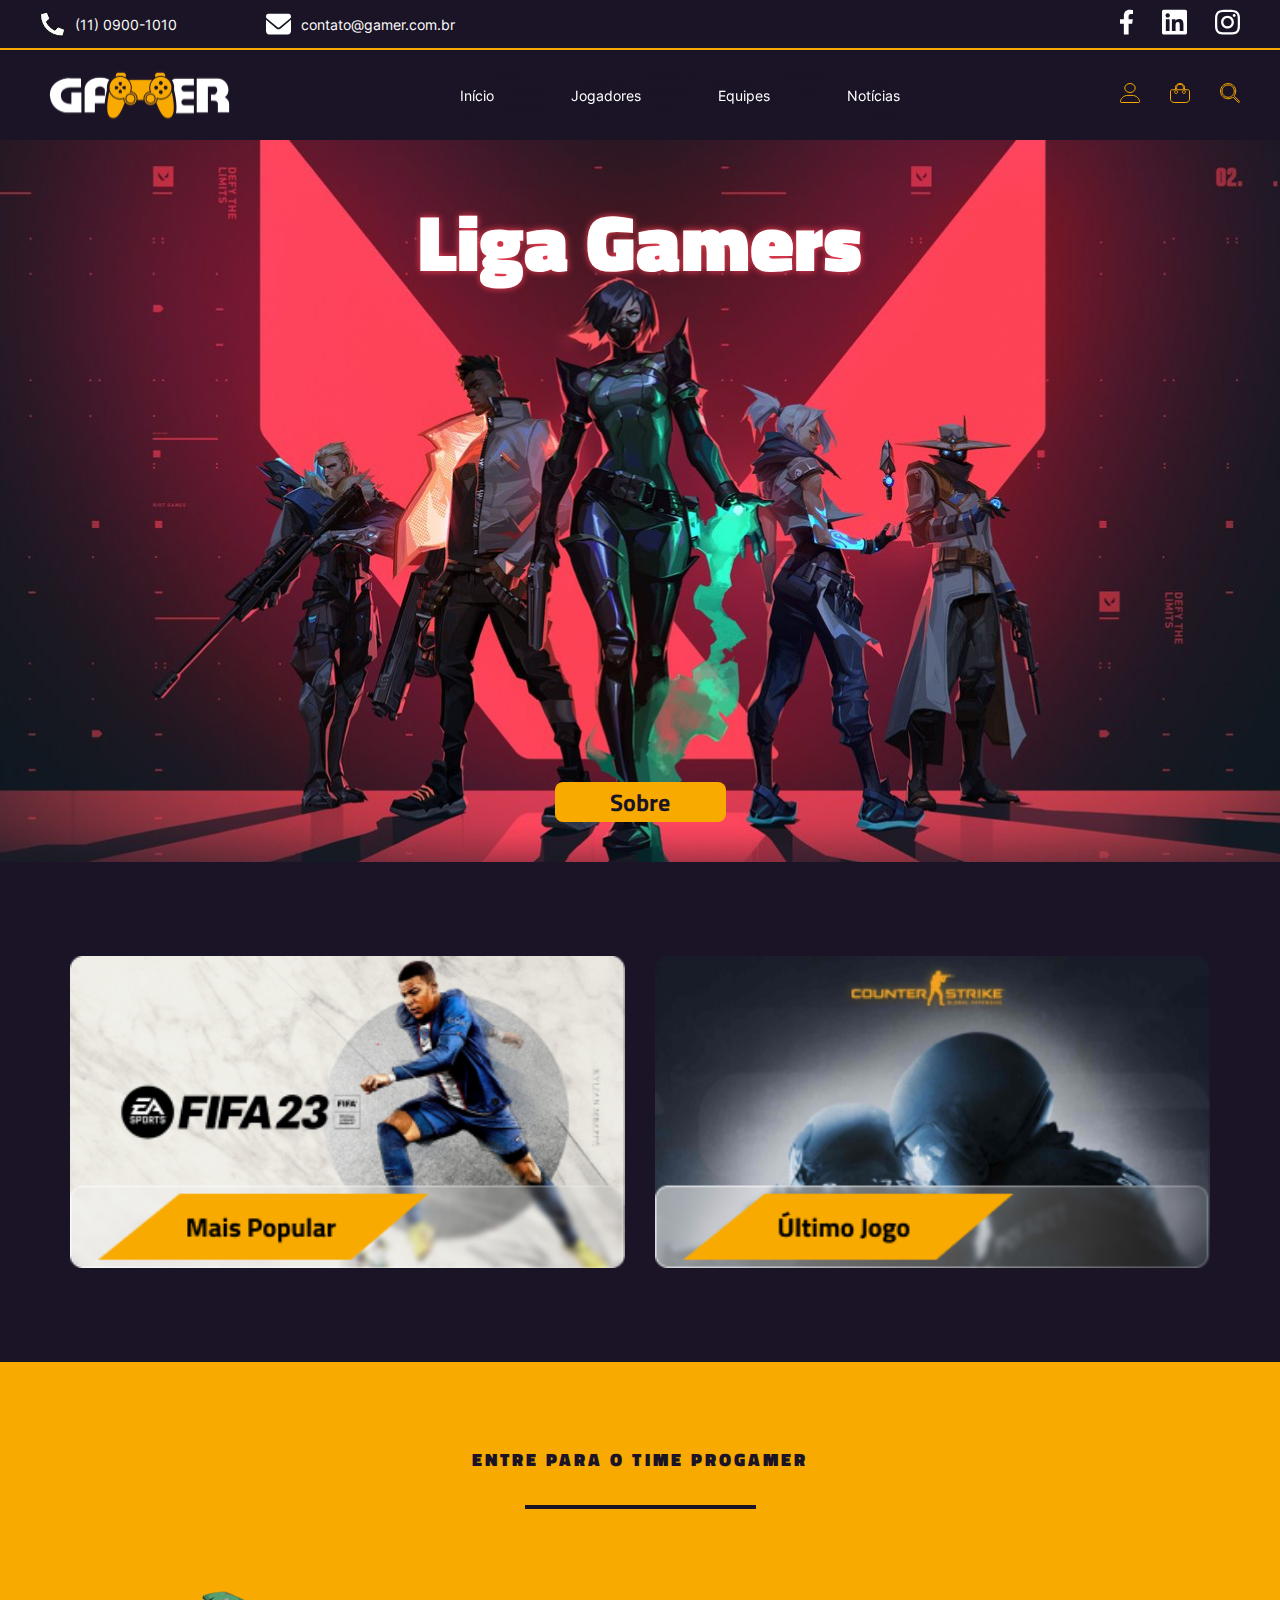
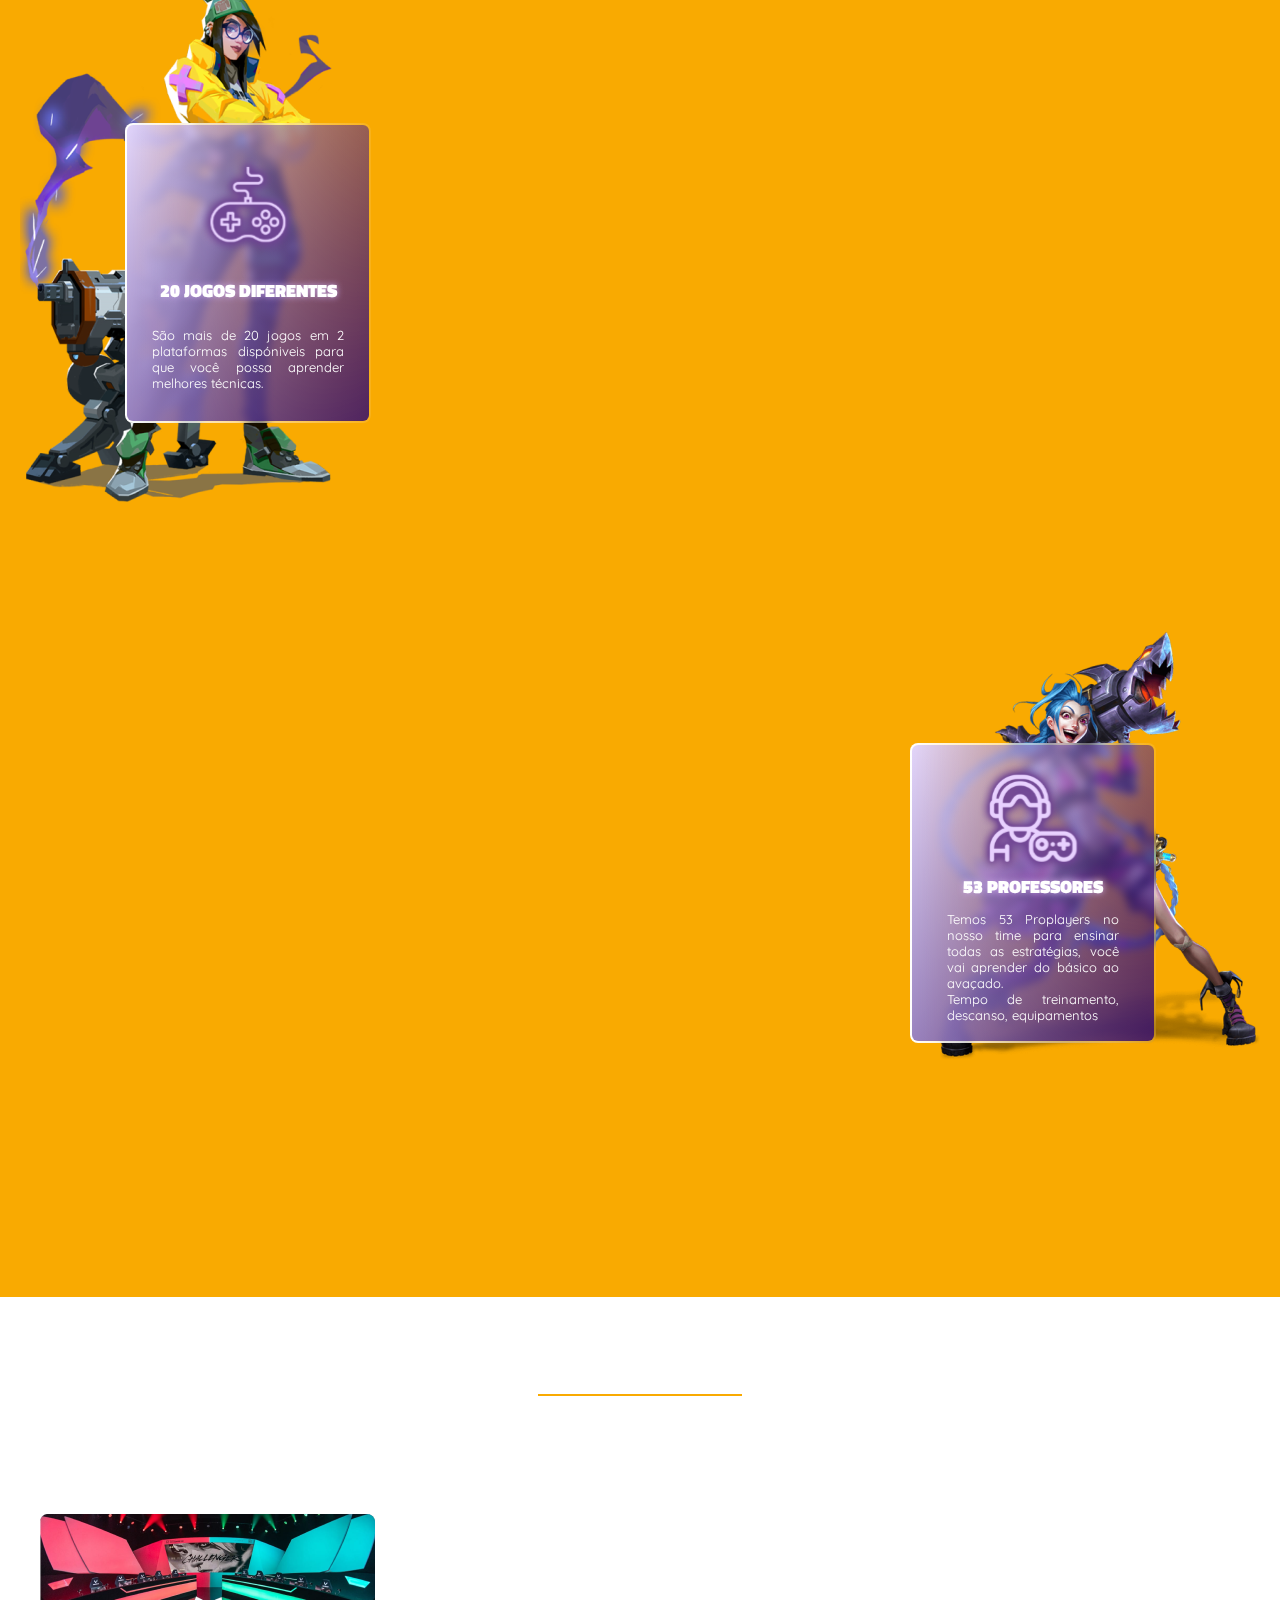
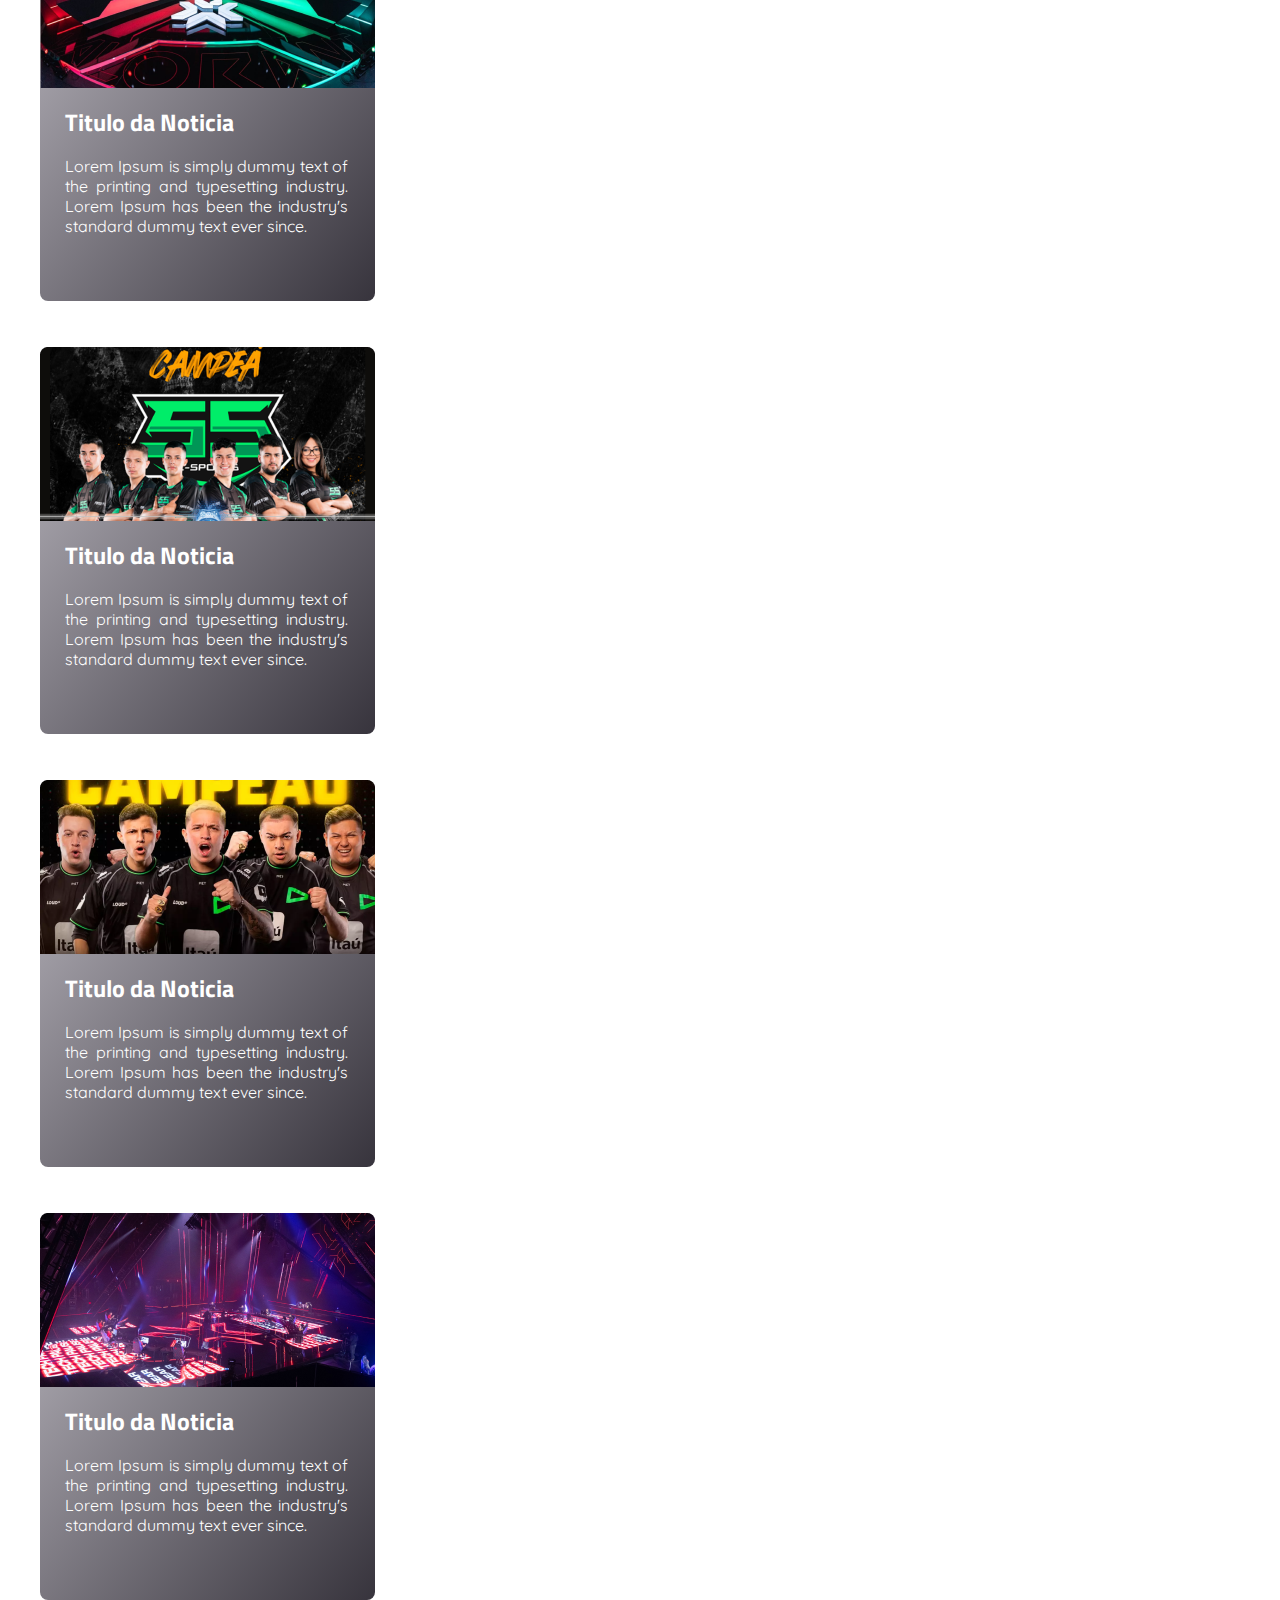
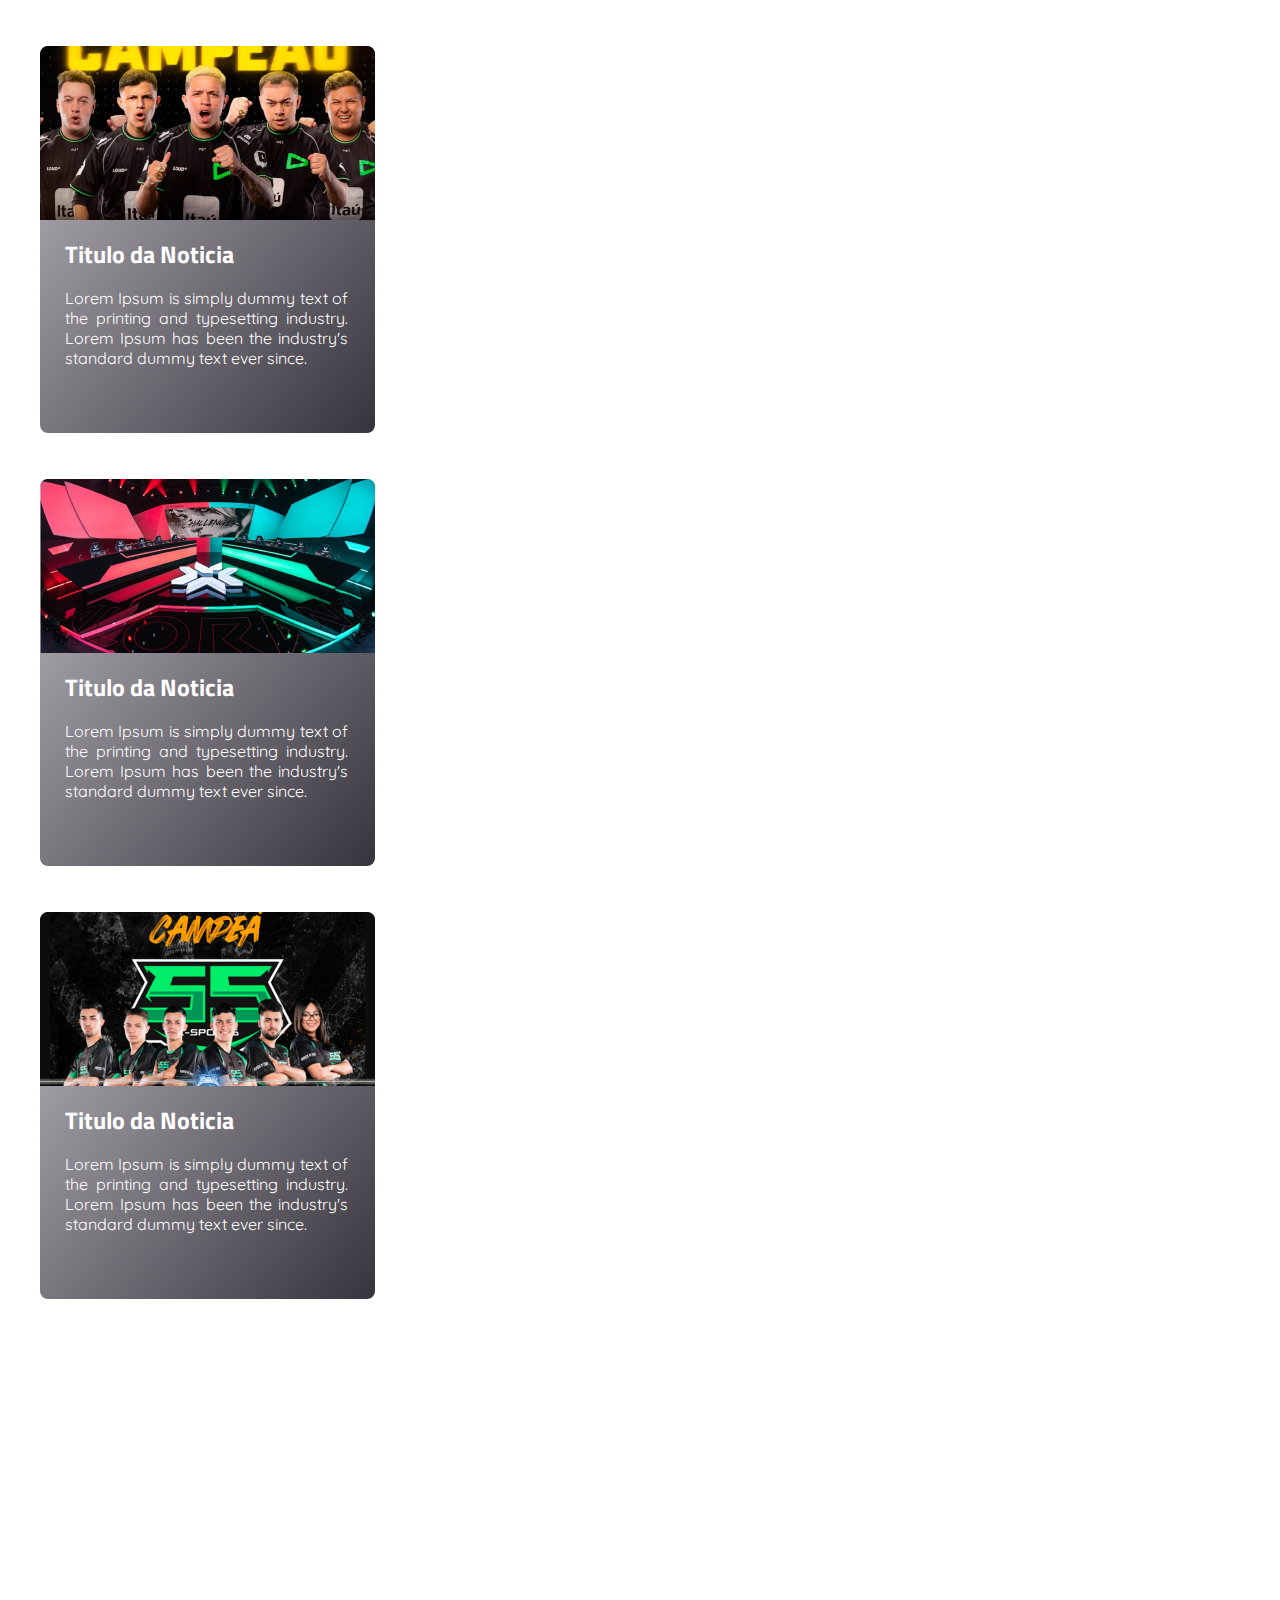
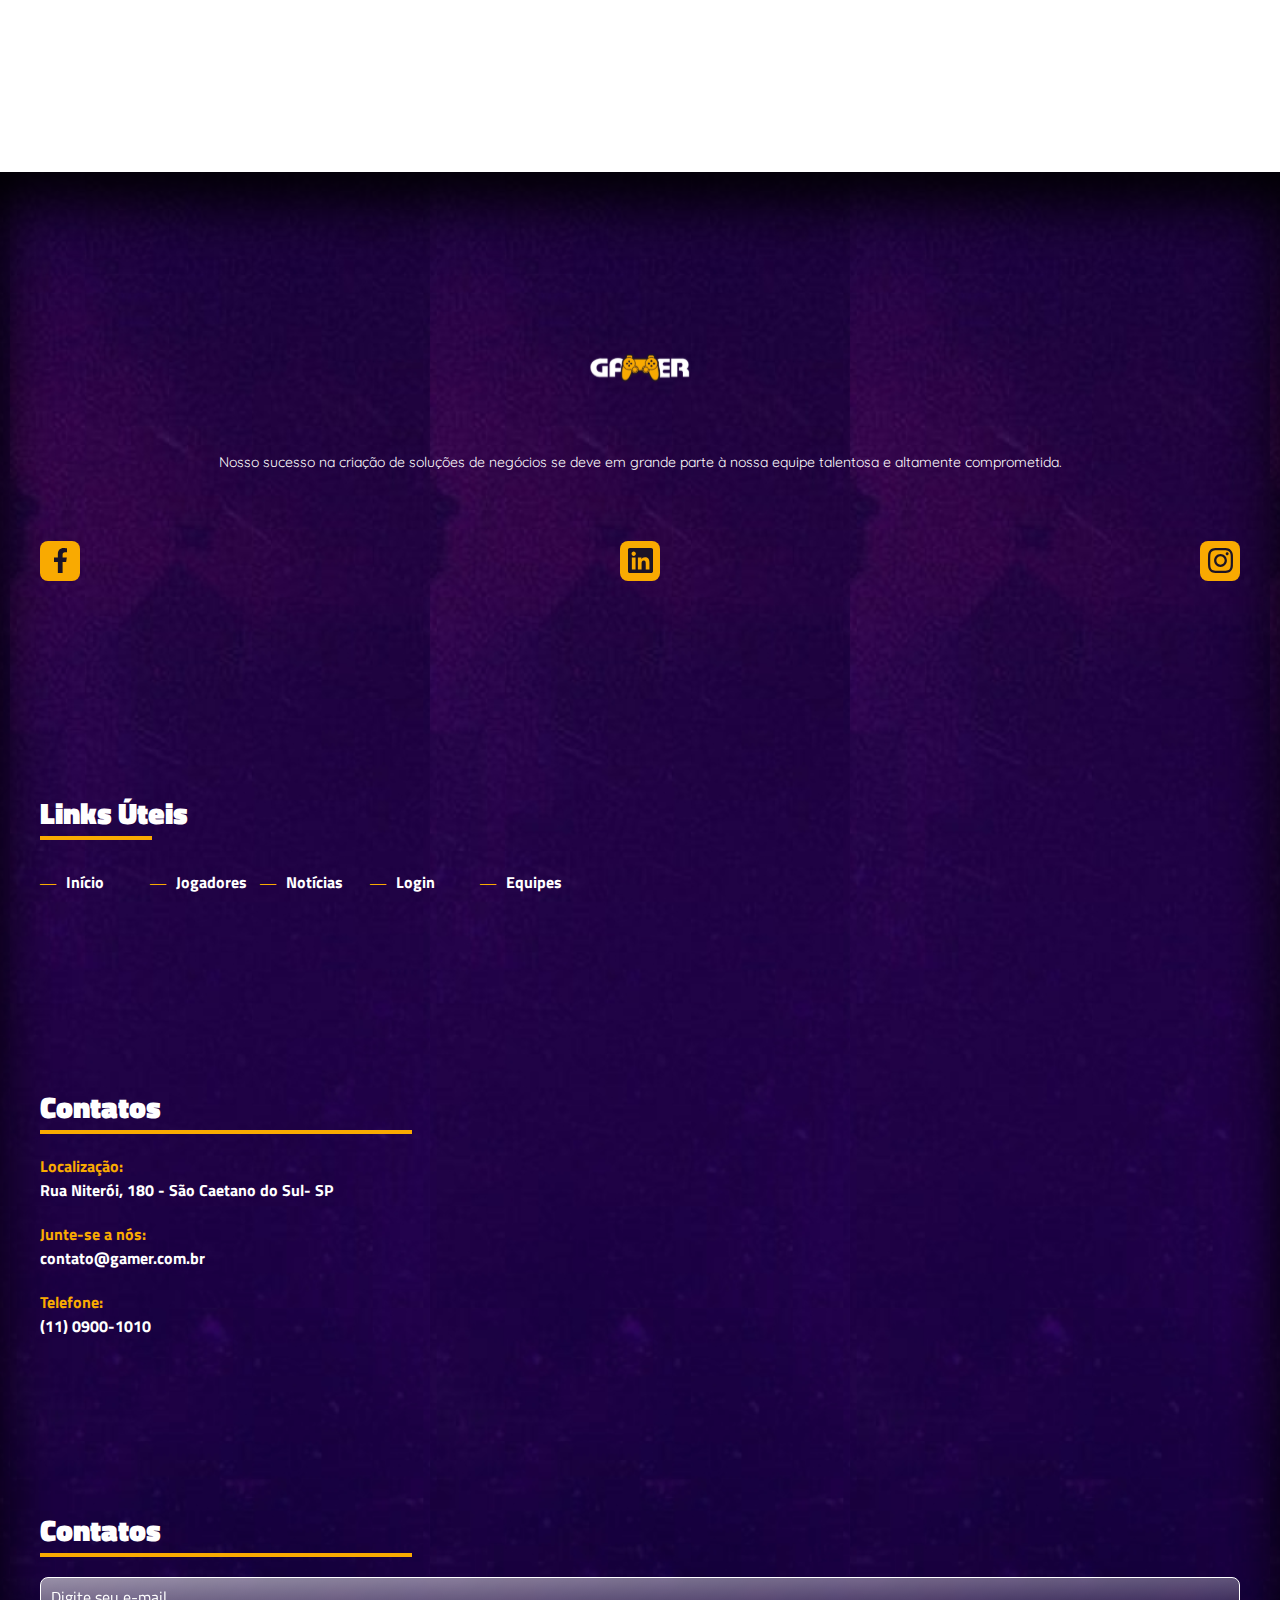
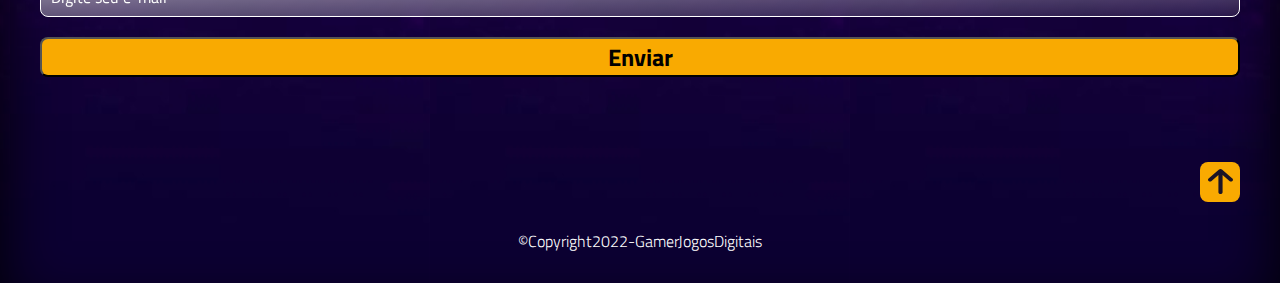
==== commit 7672157d: "fiz as noticias" ====
--- a/index.html
+++ b/index.html
@@ -169,7 +169,7 @@
                 <hr class="noticia__titulo__linha">
             </div>
 
-            <div class="noticia__conjunto-cards">
+            <div class="noticia__conjunto-cards layout-grid">
 
                 <div class="noticia__conjunto-cards__card-box">
                     <img src="./assets/images/noticia-card1.png" alt="">
@@ -187,38 +187,38 @@
                         the industry's standard dummy text ever since.</p>
                 </div>
 
-                <div>
-                    <img src="" alt="">
-                    <h5>Titulo da Noticia</h5>
-                    <p>Lorem Ipsum is simply dummy text of the printing and typesetting industry. Lorem Ipsum has been
-                        the industry's standard dummy text ever since.</p>
-                </div>
-
-                <div>
-                    <img src="" alt="">
-                    <h5>Titulo da Noticia</h5>
-                    <p>Lorem Ipsum is simply dummy text of the printing and typesetting industry. Lorem Ipsum has been
-                        the industry's standard dummy text ever since.</p>
-                </div>
-
-                <div>
-                    <img src="" alt="">
-                    <h5>Titulo da Noticia</h5>
-                    <p>Lorem Ipsum is simply dummy text of the printing and typesetting industry. Lorem Ipsum has been
-                        the industry's standard dummy text ever since.</p>
-                </div>
-
-                <div>
-                    <img src="" alt="">
-                    <h5>Titulo da Noticia</h5>
-                    <p>Lorem Ipsum is simply dummy text of the printing and typesetting industry. Lorem Ipsum has been
-                        the industry's standard dummy text ever since.</p>
-                </div>
-
-                <div>
-                    <img src="" alt="">
-                    <h5>Titulo da Noticia</h5>
-                    <p>Lorem Ipsum is simply dummy text of the printing and typesetting industry. Lorem Ipsum has been
+                <div class="noticia__conjunto-cards__card-box">
+                    <img src="./assets/images/noticia-card3.png" alt="">
+                    <h5 class="noticia__conjunto-cards__card-box__titulo">Titulo da Noticia</h5>
+                    <p class="noticia__conjunto-cards__card-box__text">Lorem Ipsum is simply dummy text of the printing and typesetting industry. Lorem Ipsum has been
+                        the industry's standard dummy text ever since.</p>
+                </div>
+
+                <div class="noticia__conjunto-cards__card-box">
+                    <img src="./assets/images/noticia-card4.png" alt="">
+                    <h5 class="noticia__conjunto-cards__card-box__titulo">Titulo da Noticia</h5>
+                    <p class="noticia__conjunto-cards__card-box__text">Lorem Ipsum is simply dummy text of the printing and typesetting industry. Lorem Ipsum has been
+                        the industry's standard dummy text ever since.</p>
+                </div>
+
+                <div class="noticia__conjunto-cards__card-box">
+                    <img src="./assets/images/noticia-card3.png" alt="">
+                    <h5 class="noticia__conjunto-cards__card-box__titulo">Titulo da Noticia</h5>
+                    <p class="noticia__conjunto-cards__card-box__text">Lorem Ipsum is simply dummy text of the printing and typesetting industry. Lorem Ipsum has been
+                        the industry's standard dummy text ever since.</p>
+                </div>
+
+                <div class="noticia__conjunto-cards__card-box">
+                    <img src="./assets/images/noticia-card1.png" alt="">
+                    <h5 class="noticia__conjunto-cards__card-box__titulo">Titulo da Noticia</h5>
+                    <p class="noticia__conjunto-cards__card-box__text">Lorem Ipsum is simply dummy text of the printing and typesetting industry. Lorem Ipsum has been
+                        the industry's standard dummy text ever since.</p>
+                </div>
+
+                <div class="noticia__conjunto-cards__card-box">
+                    <img src="./assets/images/noticia-card2.png" alt="">
+                    <h5 class="noticia__conjunto-cards__card-box__titulo">Titulo da Noticia</h5>
+                    <p class="noticia__conjunto-cards__card-box__text">Lorem Ipsum is simply dummy text of the printing and typesetting industry. Lorem Ipsum has been
                         the industry's standard dummy text ever since.</p>
                 </div>
             </div>
--- a/css/style.css
+++ b/css/style.css
@@ -421,6 +421,13 @@
     margin-right: auto;
 }
 
+main .noticia .noticia__conjunto-cards {
+    margin-top: 118px;
+    display: flex;
+    flex-direction: column;
+    gap: 46px;
+}
+
 main .noticia .noticia__conjunto-cards__card-box {
     width: 335px;
     height: 387px;
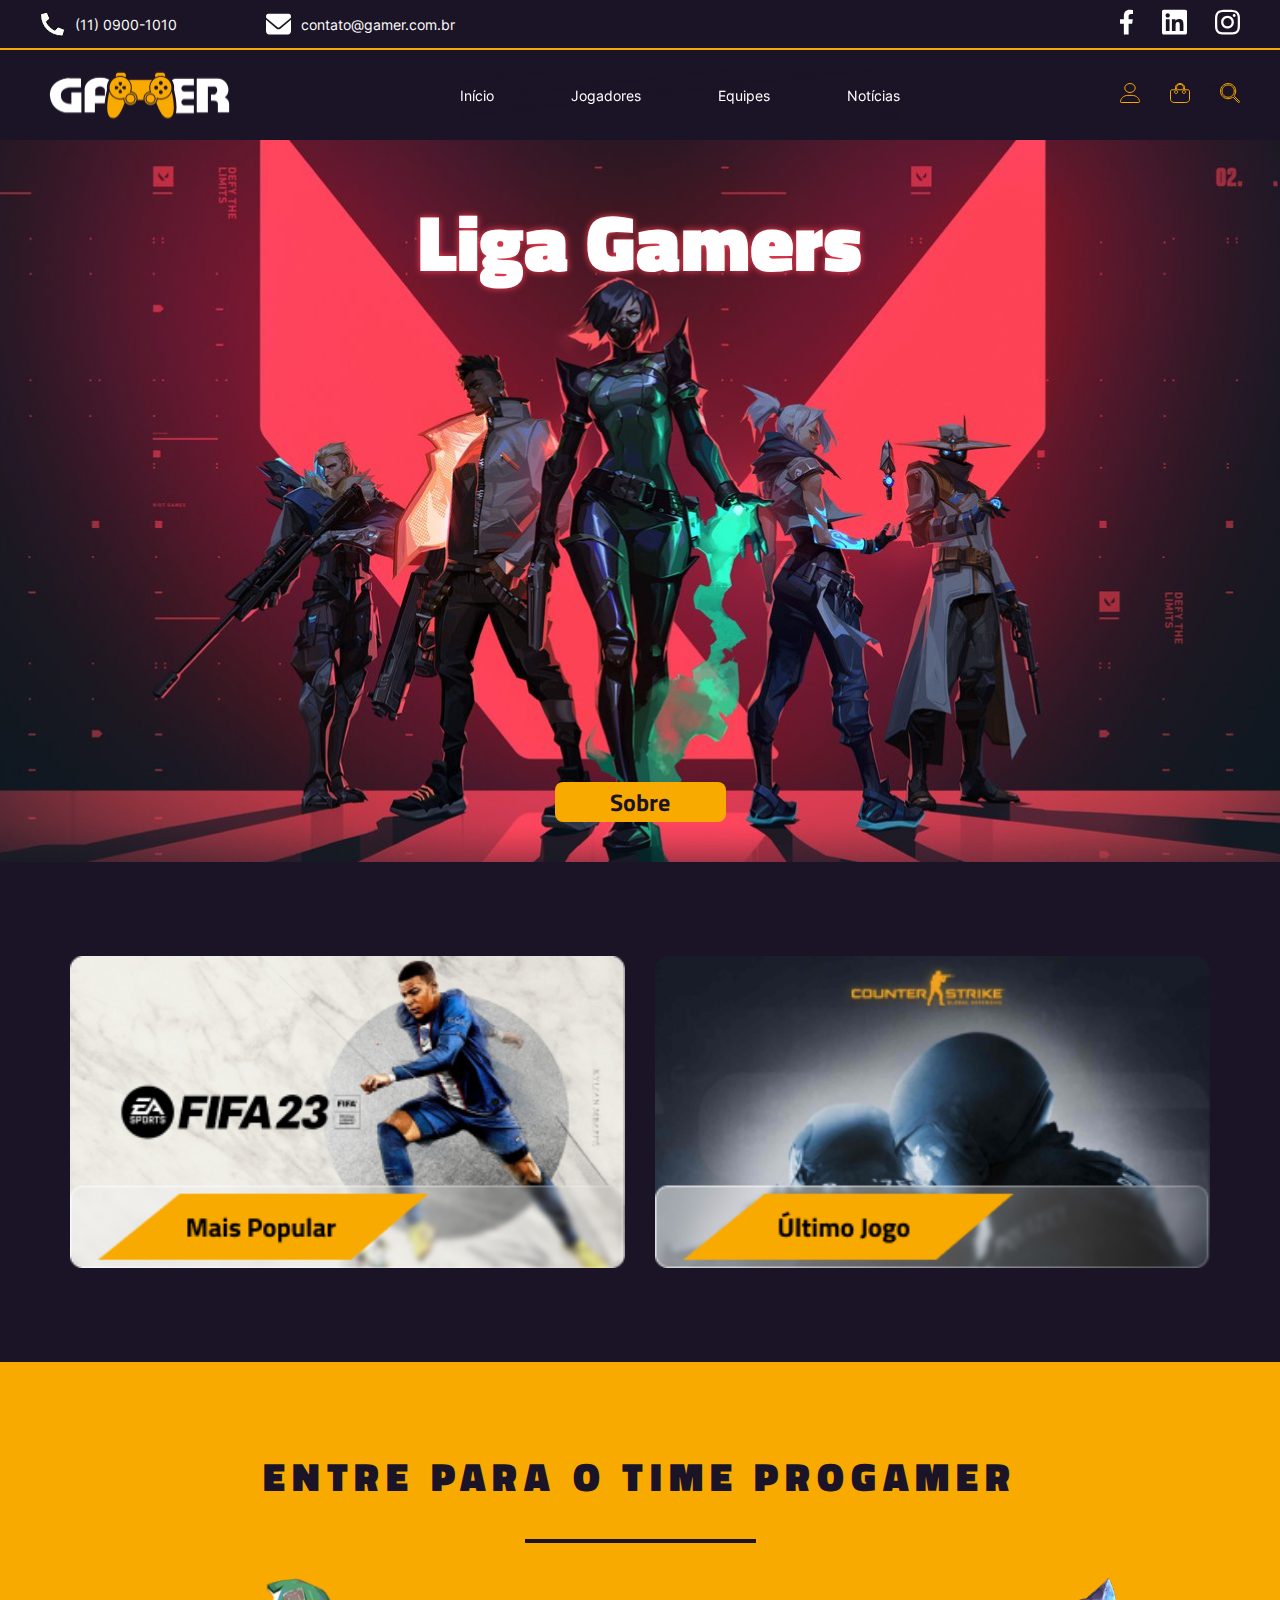
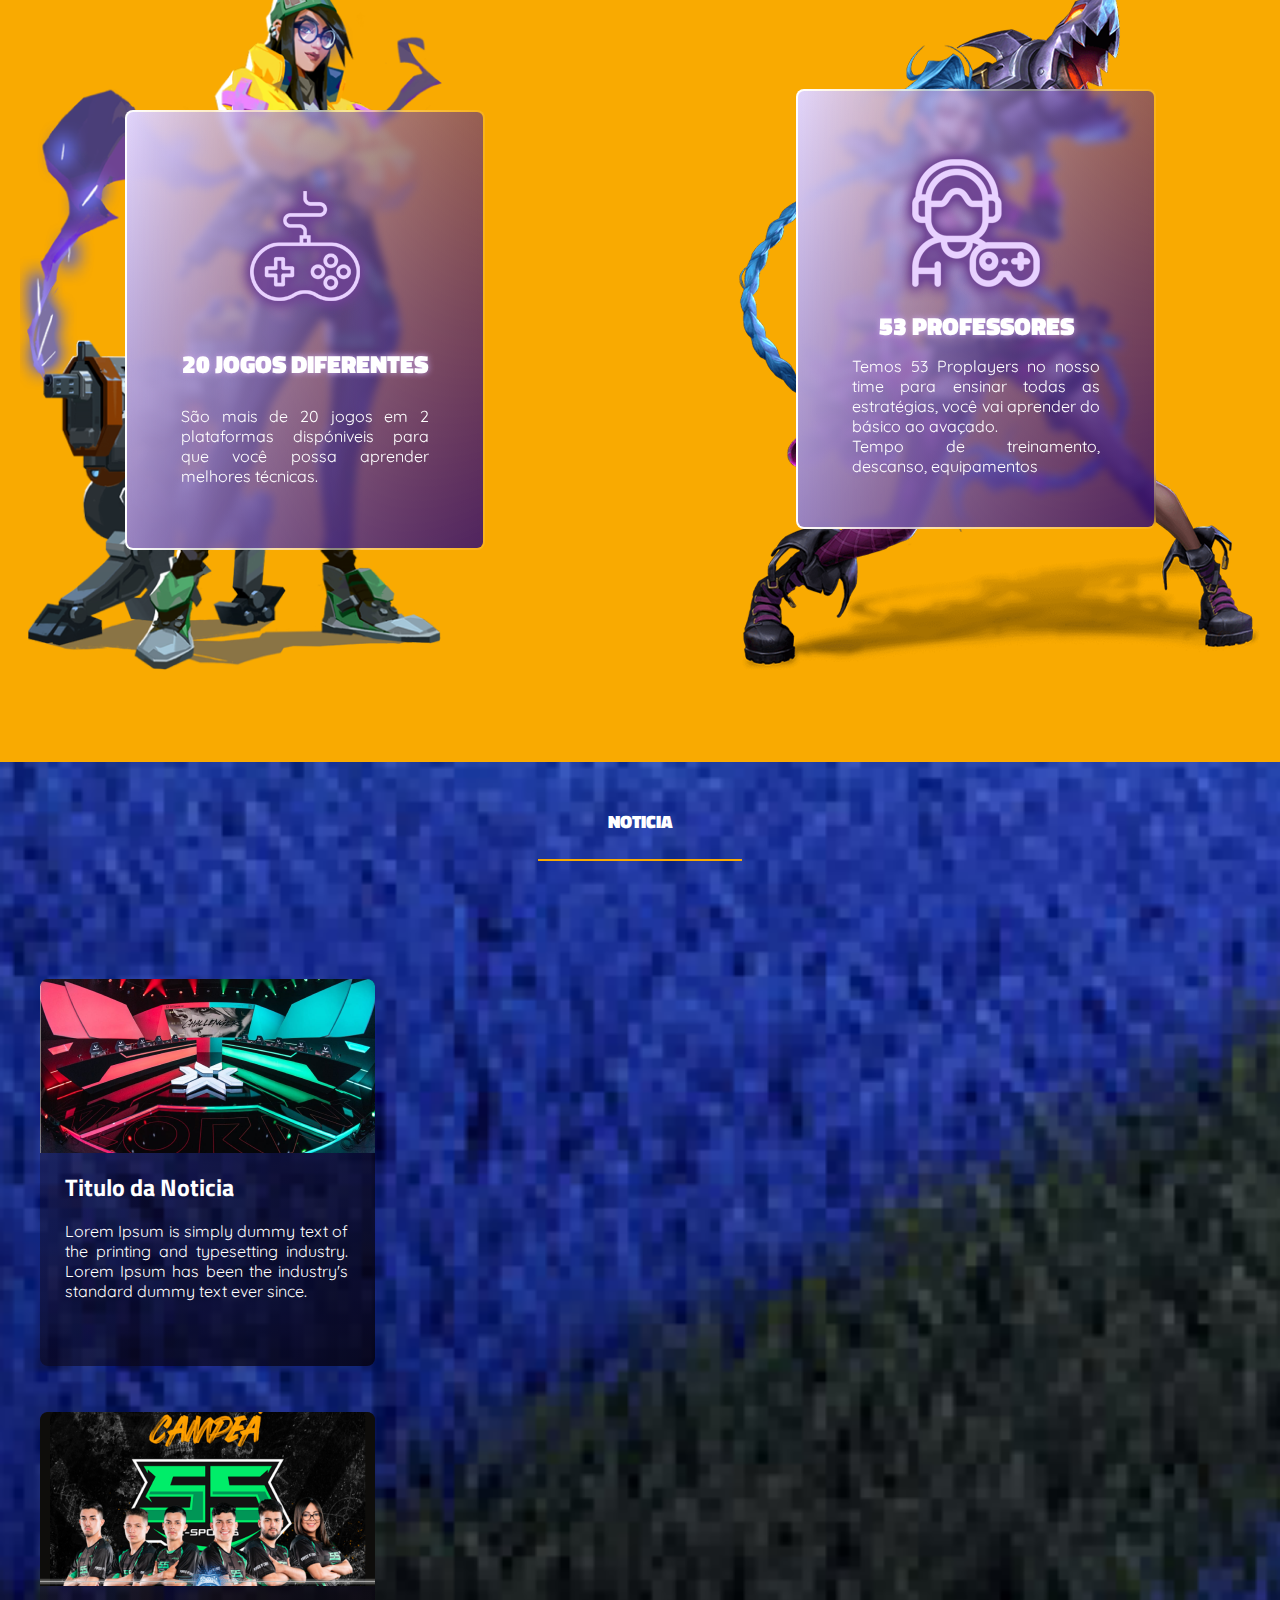
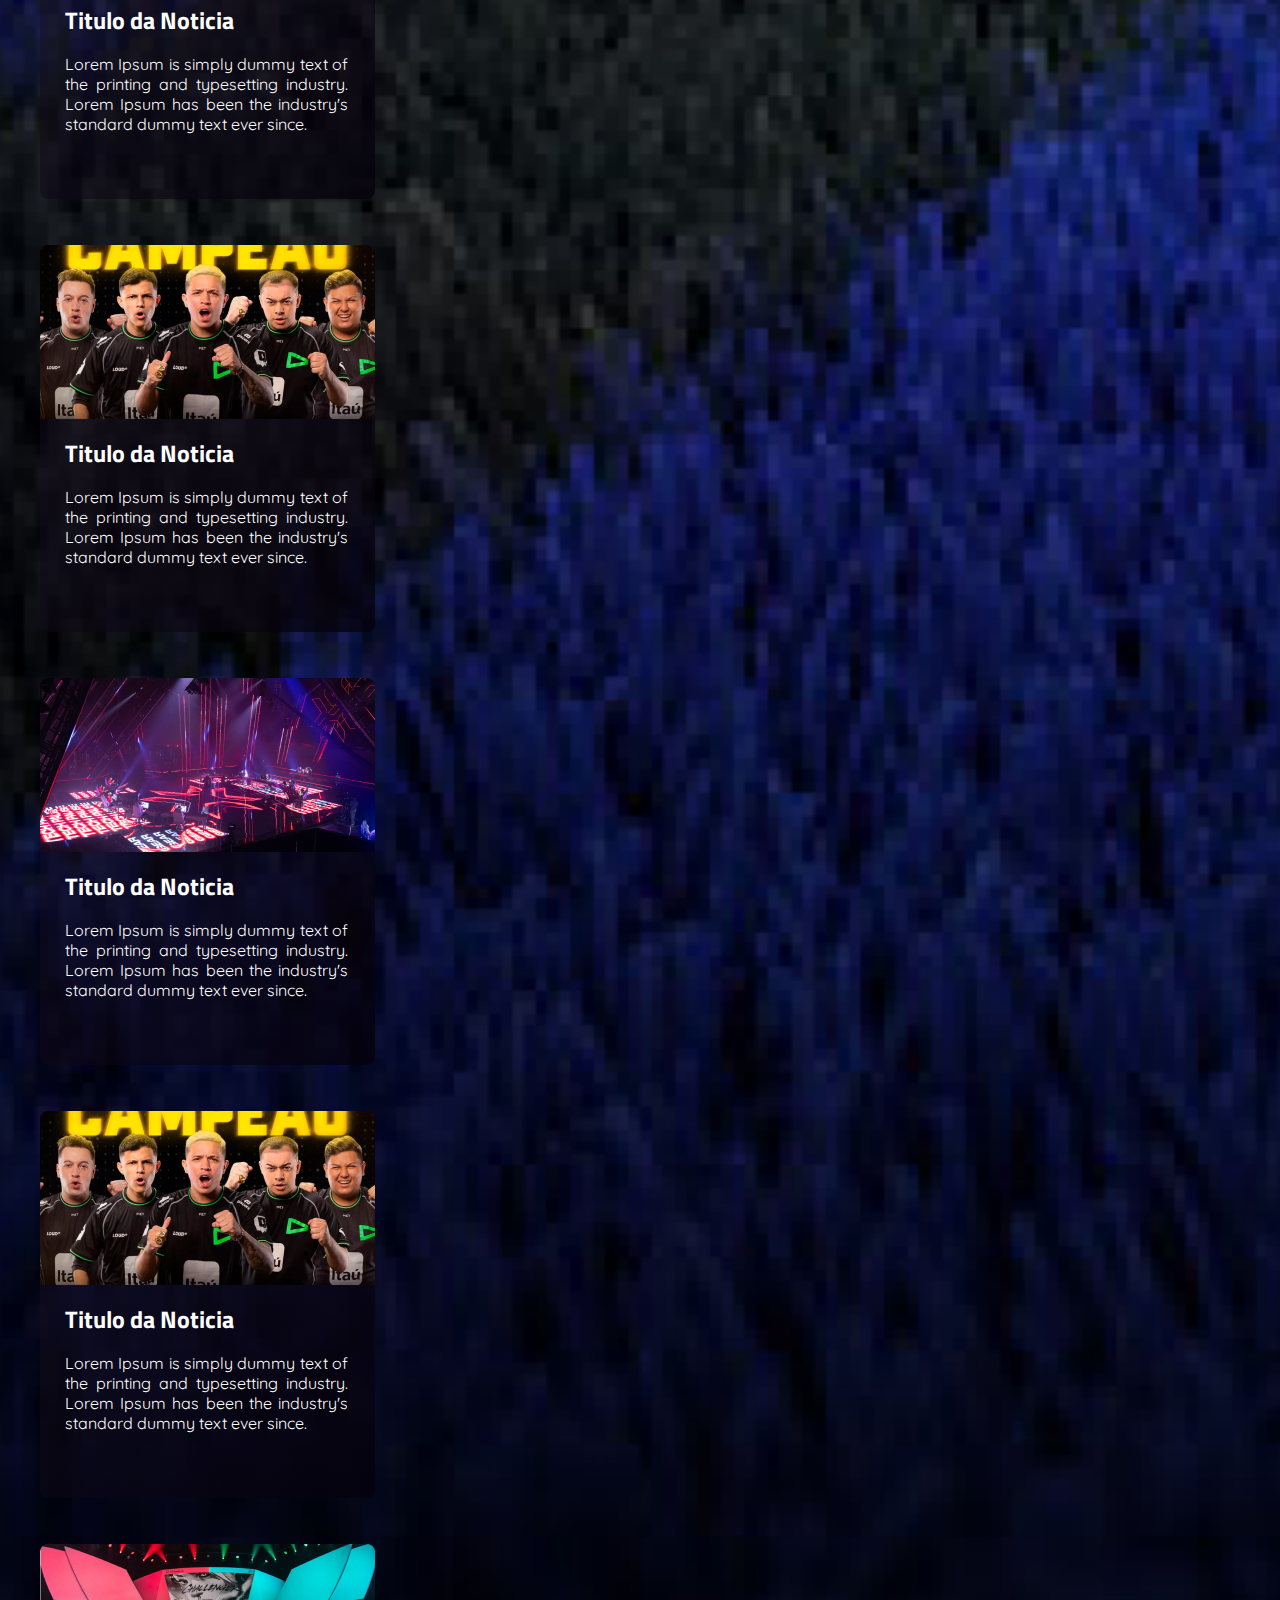
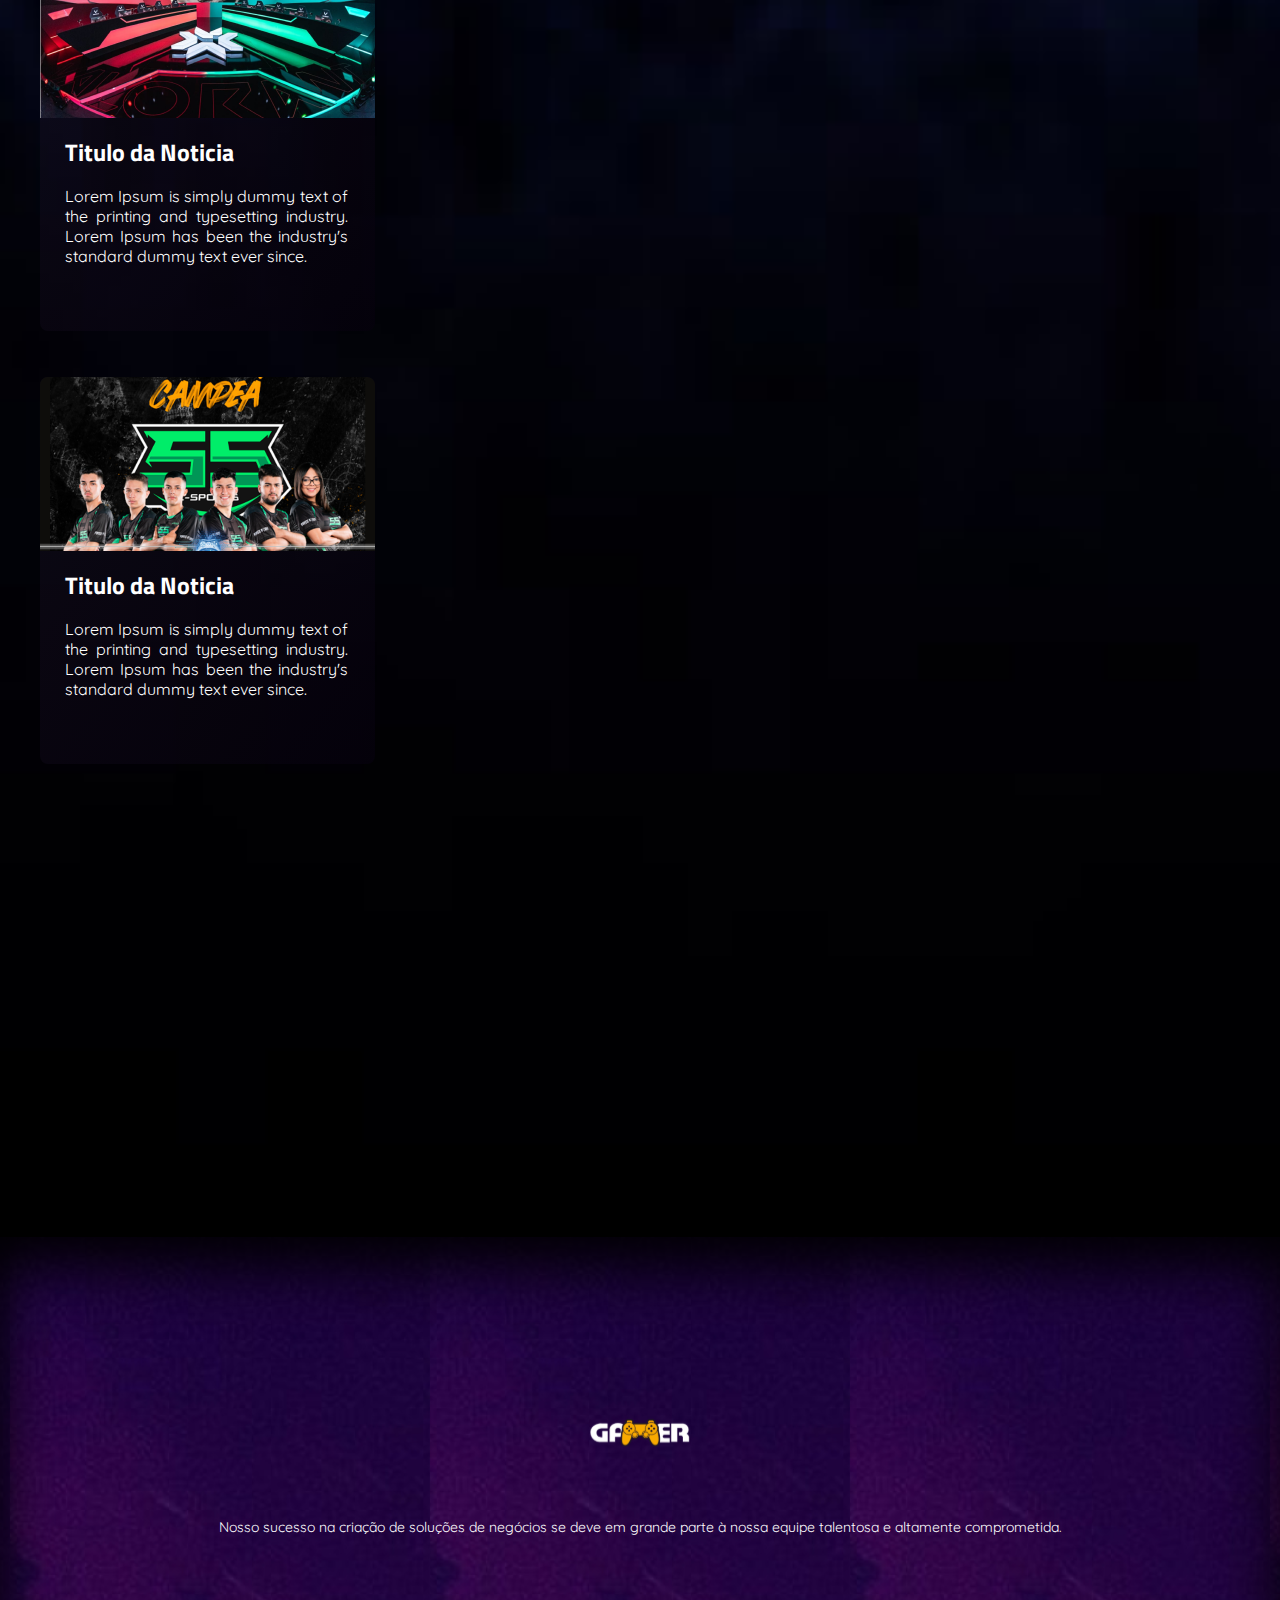
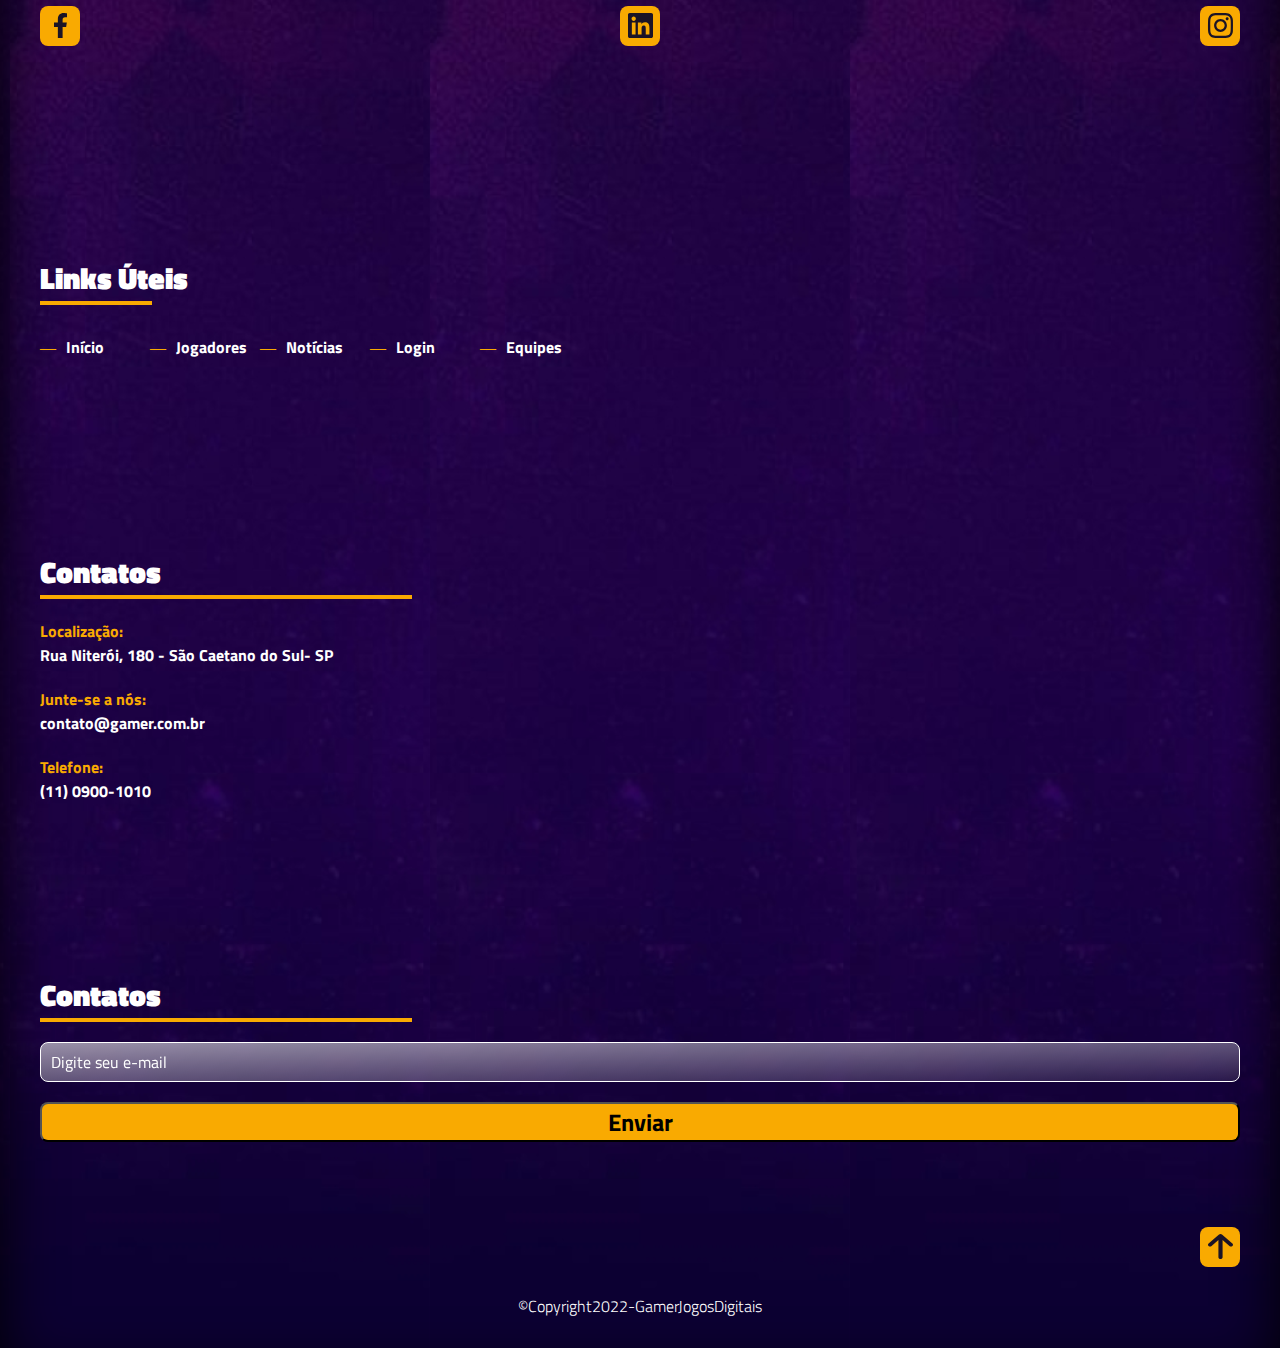
==== commit 5933918f: "Fazendo responsividade pagina index" ====
--- a/index.html
+++ b/index.html
@@ -122,45 +122,58 @@
                 <hr class="progamer__titulo__linha">
             </div>
 
-            <div class="progamer__killjoy">
-
-                <img class="progamer__killjoy__image" src="./assets/images/progamer-killjoy-image.png"
-                    alt="personagem killjoy do game valorant">
-
-                <div class="progamer__box-info-killjoy">
-
-                    <img src="./assets/icons/progamer-controle-icone.svg" alt="icone de um controle de video-game">
-
-                    <h3 class="progamer__box-info-killjoy__titulo">20 jogos diferentes</h3>
-
-                    <p class="progamer__box-info-killjoy__text">São mais de 20 jogos em 2 plataformas dispóniveis
-                        para que você possa aprender melhores técnicas.
-                    </p>
-
-                </div>
-            </div>
-
-            <div class="progamer__lol">
-
-                <img class="progamer__lol__image" src="./assets/images/progamer-lol-image.png"
-                    alt="imagem de uma personagem do jogo League of Legends">
-
-                <div class="progamer__lol__info-box">
-
-                    <img src="./assets/icons/progamer-user-icone.svg" alt="icone de um usuario">
-
-                    <h3 class="progamer__lol__info-box__titulo">53 professores</h3>
-
-                    <p class="progamer__lol__info-box__text1">Temos 53 Proplayers no nosso time para ensinar todas as
-                        estratégias, você vai aprender do básico
-                        ao avaçado.</p>
-
-                    <p class="progamer__lol__info-box__text2">Tempo de treinamento, descanso, equipamentos</p>
-
-                </div>
-
-            </div>
-
+            <div class="progamer__conteudo">
+                <div class="progamer__killjoy">
+
+                    <picture>
+                        <source media="(min-width: 1200px)" srcset="./assets/images/desktop-progamer-killjoy.png">
+                        <img class="progamer__killjoy__image" src="./assets/images/progamer-killjoy-image.png"
+                            alt="personagem killjoy do game valorant">
+                    </picture>
+
+                    <div class="progamer__box-info-killjoy">
+                        <picture>
+                            <source media="(min-width: 1200px)"
+                                srcset="./assets/icons/desktop-progamer-controle-icon.png">
+                            <img src="./assets/icons/progamer-controle-icone.svg"
+                                alt="icone de um controle de video-game">
+                        </picture>
+                        <h3 class="progamer__box-info-killjoy__titulo">20 jogos diferentes</h3>
+
+                        <p class="progamer__box-info-killjoy__text">São mais de 20 jogos em 2 plataformas dispóniveis
+                            para que você possa aprender melhores técnicas.
+                        </p>
+
+                    </div>
+                </div>
+
+                <div class="progamer__lol">
+                    <picture>
+                        <source media="(min-width: 1200px)" srcset="./assets/images/desktop-progamer-lol.png">
+                        <img class="progamer__lol__image" src="./assets/images/progamer-lol-image.png"
+                            alt="imagem de uma personagem do jogo League of Legends">
+                    </picture>
+
+                    <div class="progamer__lol__info-box">
+
+                        <picture>
+                            <source media="(min-width: 1200px)" srcset="./assets/icons/desktop-progamer-user-icon.png">
+                            <img src="./assets/icons/progamer-user-icone.svg" alt="icone de um usuario">
+                        </picture>
+
+                        <h3 class="progamer__lol__info-box__titulo">53 professores</h3>
+
+                        <p class="progamer__lol__info-box__text1">Temos 53 Proplayers no nosso time para ensinar todas
+                            as
+                            estratégias, você vai aprender do básico
+                            ao avaçado.</p>
+
+                        <p class="progamer__lol__info-box__text2">Tempo de treinamento, descanso, equipamentos</p>
+
+                    </div>
+
+                </div>
+            </div>
         </section>
 
         <section class="noticia">
@@ -174,7 +187,8 @@
                 <div class="noticia__conjunto-cards__card-box">
                     <img src="./assets/images/noticia-card1.png" alt="">
                     <h5 class="noticia__conjunto-cards__card-box__titulo">Titulo da Noticia</h5>
-                    <p class="noticia__conjunto-cards__card-box__text">Lorem Ipsum is simply dummy text of the printing and typesetting industry. Lorem Ipsum has been
+                    <p class="noticia__conjunto-cards__card-box__text">Lorem Ipsum is simply dummy text of the printing
+                        and typesetting industry. Lorem Ipsum has been
                         the
                         industry's standard dummy text ever since.</p>
                 </div>
@@ -183,42 +197,48 @@
                 <div class="noticia__conjunto-cards__card-box">
                     <img src="./assets/images/noticia-card2.png" alt="">
                     <h5 class="noticia__conjunto-cards__card-box__titulo">Titulo da Noticia</h5>
-                    <p class="noticia__conjunto-cards__card-box__text">Lorem Ipsum is simply dummy text of the printing and typesetting industry. Lorem Ipsum has been
+                    <p class="noticia__conjunto-cards__card-box__text">Lorem Ipsum is simply dummy text of the printing
+                        and typesetting industry. Lorem Ipsum has been
                         the industry's standard dummy text ever since.</p>
                 </div>
 
                 <div class="noticia__conjunto-cards__card-box">
                     <img src="./assets/images/noticia-card3.png" alt="">
                     <h5 class="noticia__conjunto-cards__card-box__titulo">Titulo da Noticia</h5>
-                    <p class="noticia__conjunto-cards__card-box__text">Lorem Ipsum is simply dummy text of the printing and typesetting industry. Lorem Ipsum has been
+                    <p class="noticia__conjunto-cards__card-box__text">Lorem Ipsum is simply dummy text of the printing
+                        and typesetting industry. Lorem Ipsum has been
                         the industry's standard dummy text ever since.</p>
                 </div>
 
                 <div class="noticia__conjunto-cards__card-box">
                     <img src="./assets/images/noticia-card4.png" alt="">
                     <h5 class="noticia__conjunto-cards__card-box__titulo">Titulo da Noticia</h5>
-                    <p class="noticia__conjunto-cards__card-box__text">Lorem Ipsum is simply dummy text of the printing and typesetting industry. Lorem Ipsum has been
+                    <p class="noticia__conjunto-cards__card-box__text">Lorem Ipsum is simply dummy text of the printing
+                        and typesetting industry. Lorem Ipsum has been
                         the industry's standard dummy text ever since.</p>
                 </div>
 
                 <div class="noticia__conjunto-cards__card-box">
                     <img src="./assets/images/noticia-card3.png" alt="">
                     <h5 class="noticia__conjunto-cards__card-box__titulo">Titulo da Noticia</h5>
-                    <p class="noticia__conjunto-cards__card-box__text">Lorem Ipsum is simply dummy text of the printing and typesetting industry. Lorem Ipsum has been
+                    <p class="noticia__conjunto-cards__card-box__text">Lorem Ipsum is simply dummy text of the printing
+                        and typesetting industry. Lorem Ipsum has been
                         the industry's standard dummy text ever since.</p>
                 </div>
 
                 <div class="noticia__conjunto-cards__card-box">
                     <img src="./assets/images/noticia-card1.png" alt="">
                     <h5 class="noticia__conjunto-cards__card-box__titulo">Titulo da Noticia</h5>
-                    <p class="noticia__conjunto-cards__card-box__text">Lorem Ipsum is simply dummy text of the printing and typesetting industry. Lorem Ipsum has been
+                    <p class="noticia__conjunto-cards__card-box__text">Lorem Ipsum is simply dummy text of the printing
+                        and typesetting industry. Lorem Ipsum has been
                         the industry's standard dummy text ever since.</p>
                 </div>
 
                 <div class="noticia__conjunto-cards__card-box">
                     <img src="./assets/images/noticia-card2.png" alt="">
                     <h5 class="noticia__conjunto-cards__card-box__titulo">Titulo da Noticia</h5>
-                    <p class="noticia__conjunto-cards__card-box__text">Lorem Ipsum is simply dummy text of the printing and typesetting industry. Lorem Ipsum has been
+                    <p class="noticia__conjunto-cards__card-box__text">Lorem Ipsum is simply dummy text of the printing
+                        and typesetting industry. Lorem Ipsum has been
                         the industry's standard dummy text ever since.</p>
                 </div>
             </div>
--- a/css/style.css
+++ b/css/style.css
@@ -243,7 +243,11 @@
     align-items: center;
 }
 
+
+
 /* Sessão Progamer */
+
+
 
 main .progamer {
     height: 1535px;
@@ -752,4 +756,76 @@
         width: 555px;
     }
 
+
+
+    /* Sessão Progamer */
+
+
+
+    main .progamer {
+        height: 1000px;
+    }
+
+    main .progamer__conteudo {
+        display: flex;
+        margin-top: 35px;
+        height: 692px;
+        justify-content: space-between;
+    }
+    
+
+
+    /* Box Killjoy */
+
+
+
+    main .progamer .progamer__killjoy {
+        margin-top: 0;
+    }
+
+    main .progamer .progamer__titulo__text {
+        font-size: 2.5rem;
+    }    
+
+    main .progamer .progamer__box-info-killjoy {
+        width: 360px;
+        height: 440px;
+    }
+
+    main .progamer .progamer__box-info-killjoy .progamer__box-info-killjoy__titulo {
+        font-size: 25px;
+    }
+
+    main .progamer .progamer__box-info-killjoy .progamer__box-info-killjoy__text {
+        width: 15.5rem;
+        font-size: 16PX;
+    }
+
+
+    /* Box LoL */
+
+
+
+    main .progamer .progamer__lol {
+        margin-top: 0;
+    }
+
+    main .progamer .progamer__lol__info-box {
+        width: 360px;
+        height: 440px;
+
+        right: 124px;
+        bottom: ;
+    }
+
+    main .progamer .progamer__lol__info-box .progamer__lol__info-box__titulo {
+        font-size: 25px;
+    }
+
+    main .progamer .progamer__lol__info-box .progamer__lol__info-box__text1,
+    main .progamer .progamer__lol__info-box .progamer__lol__info-box__text2 {
+        font-size: 16px;
+        width: 15.5rem;
+    }
+
 }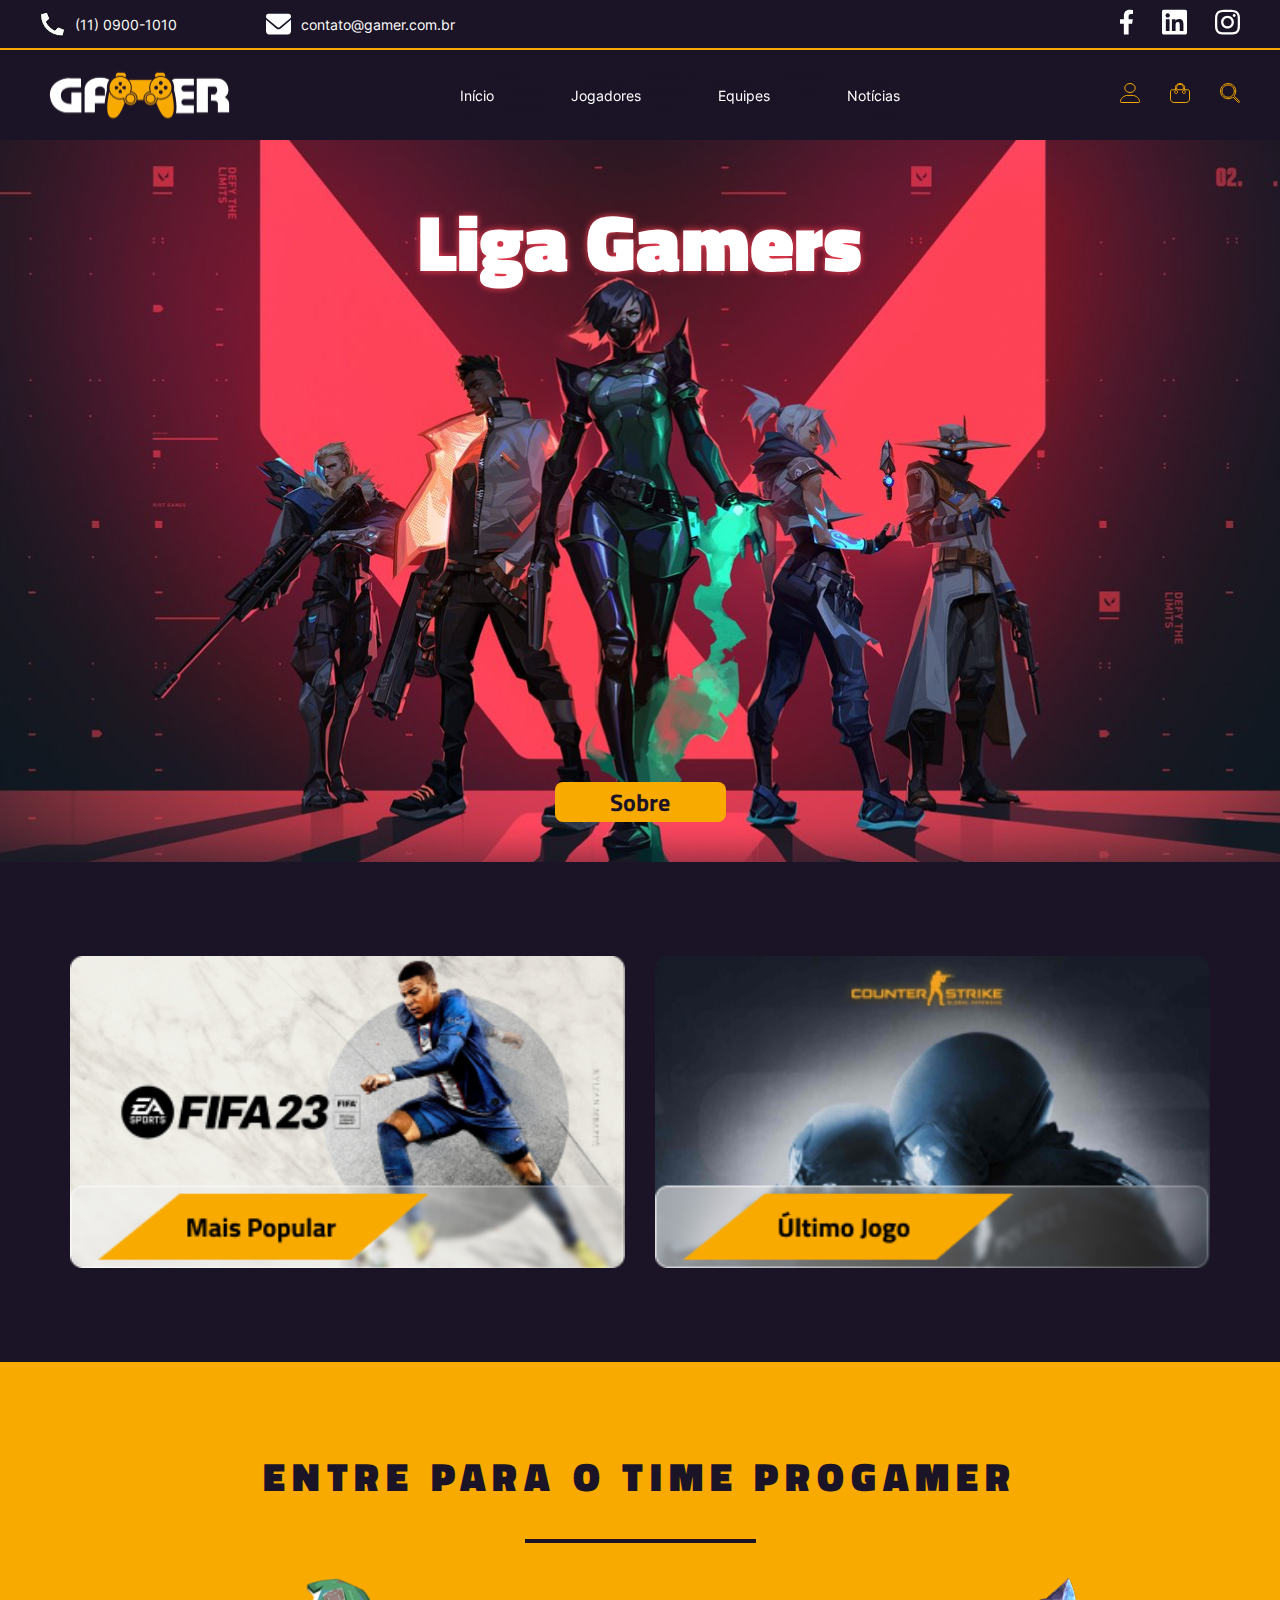
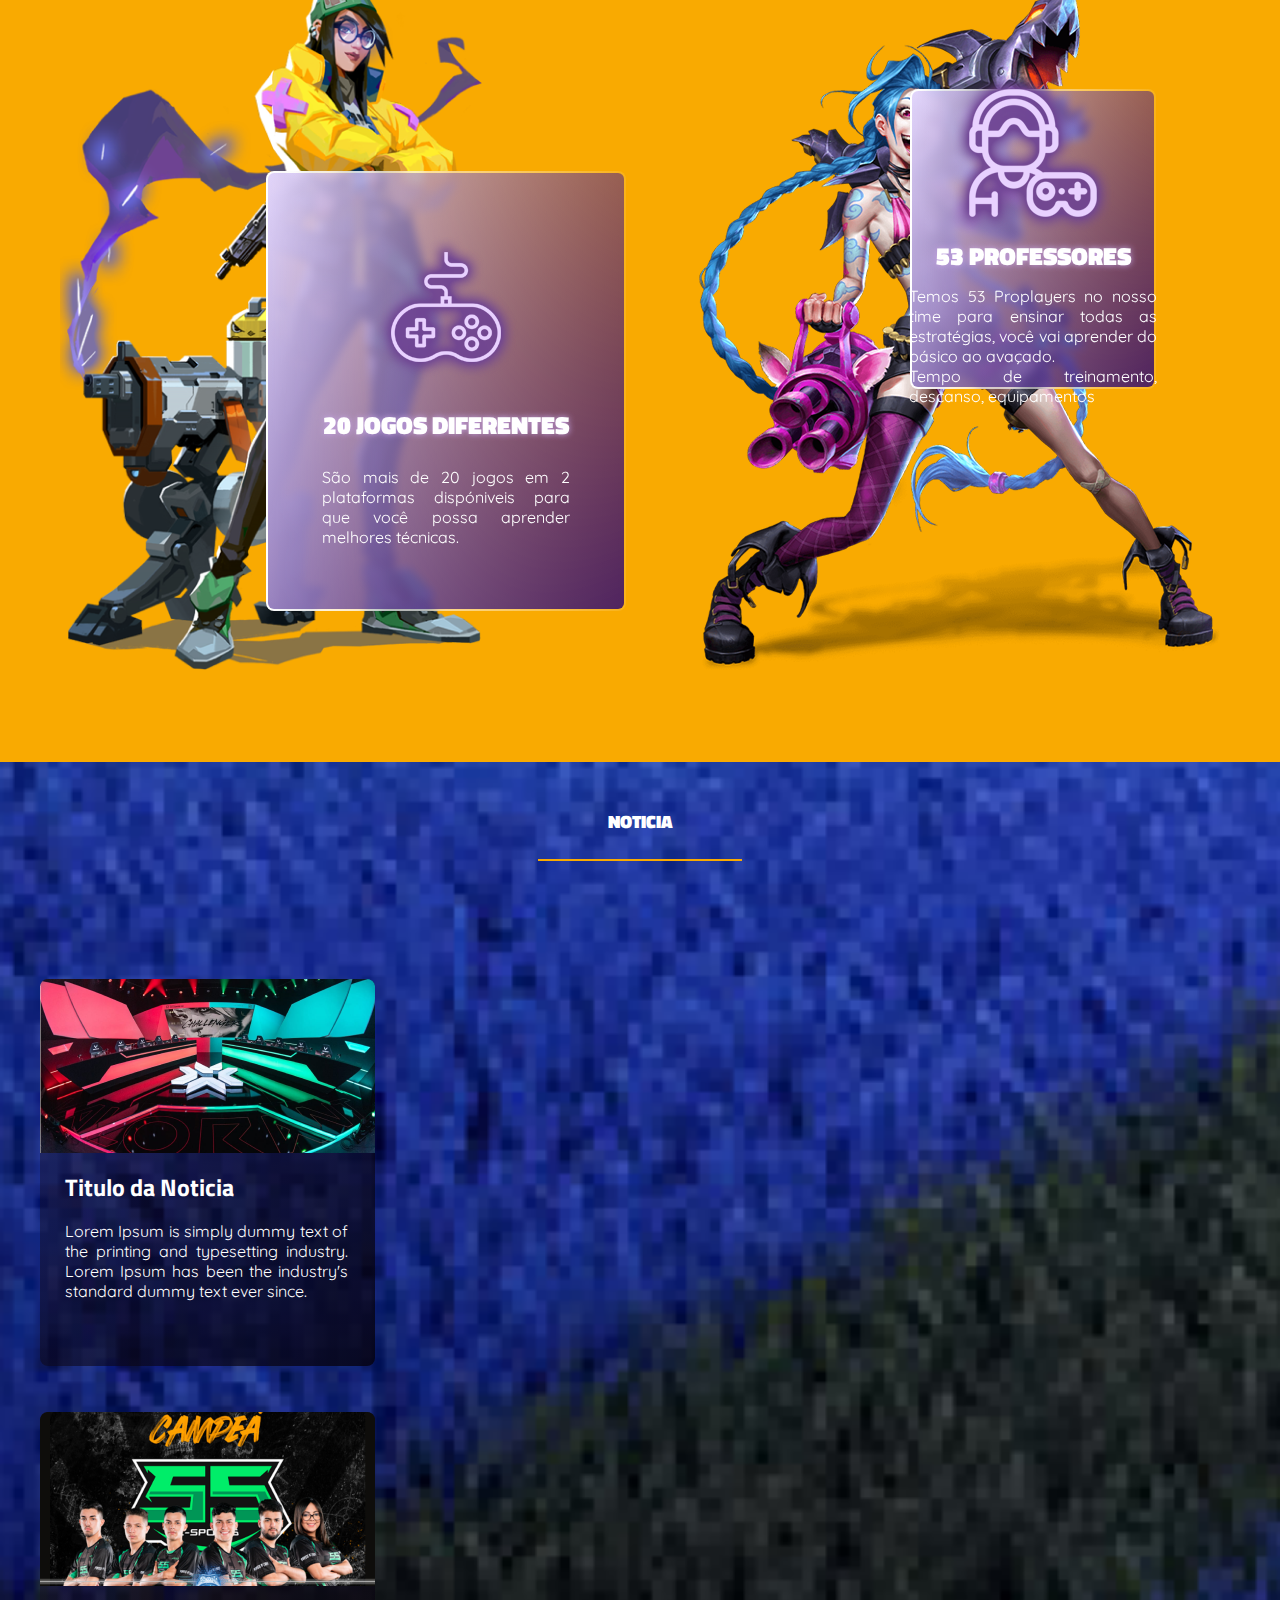
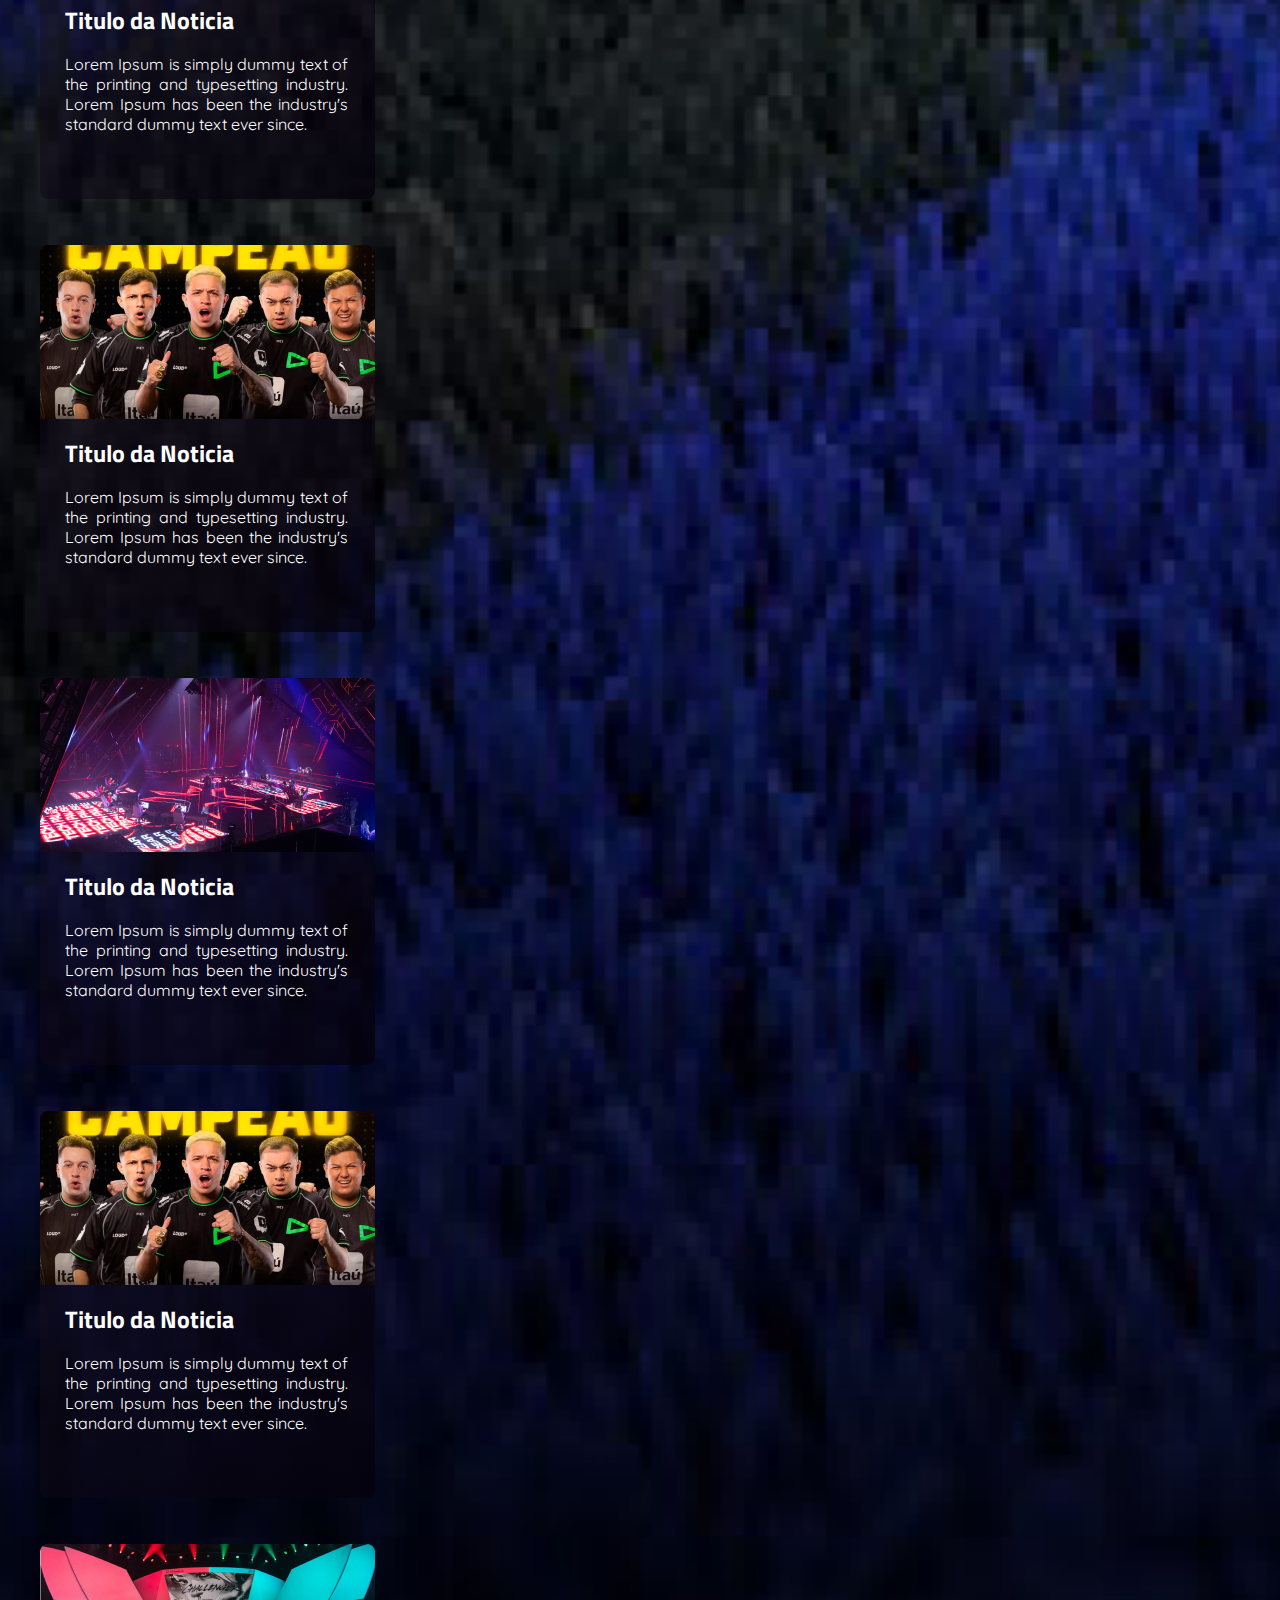
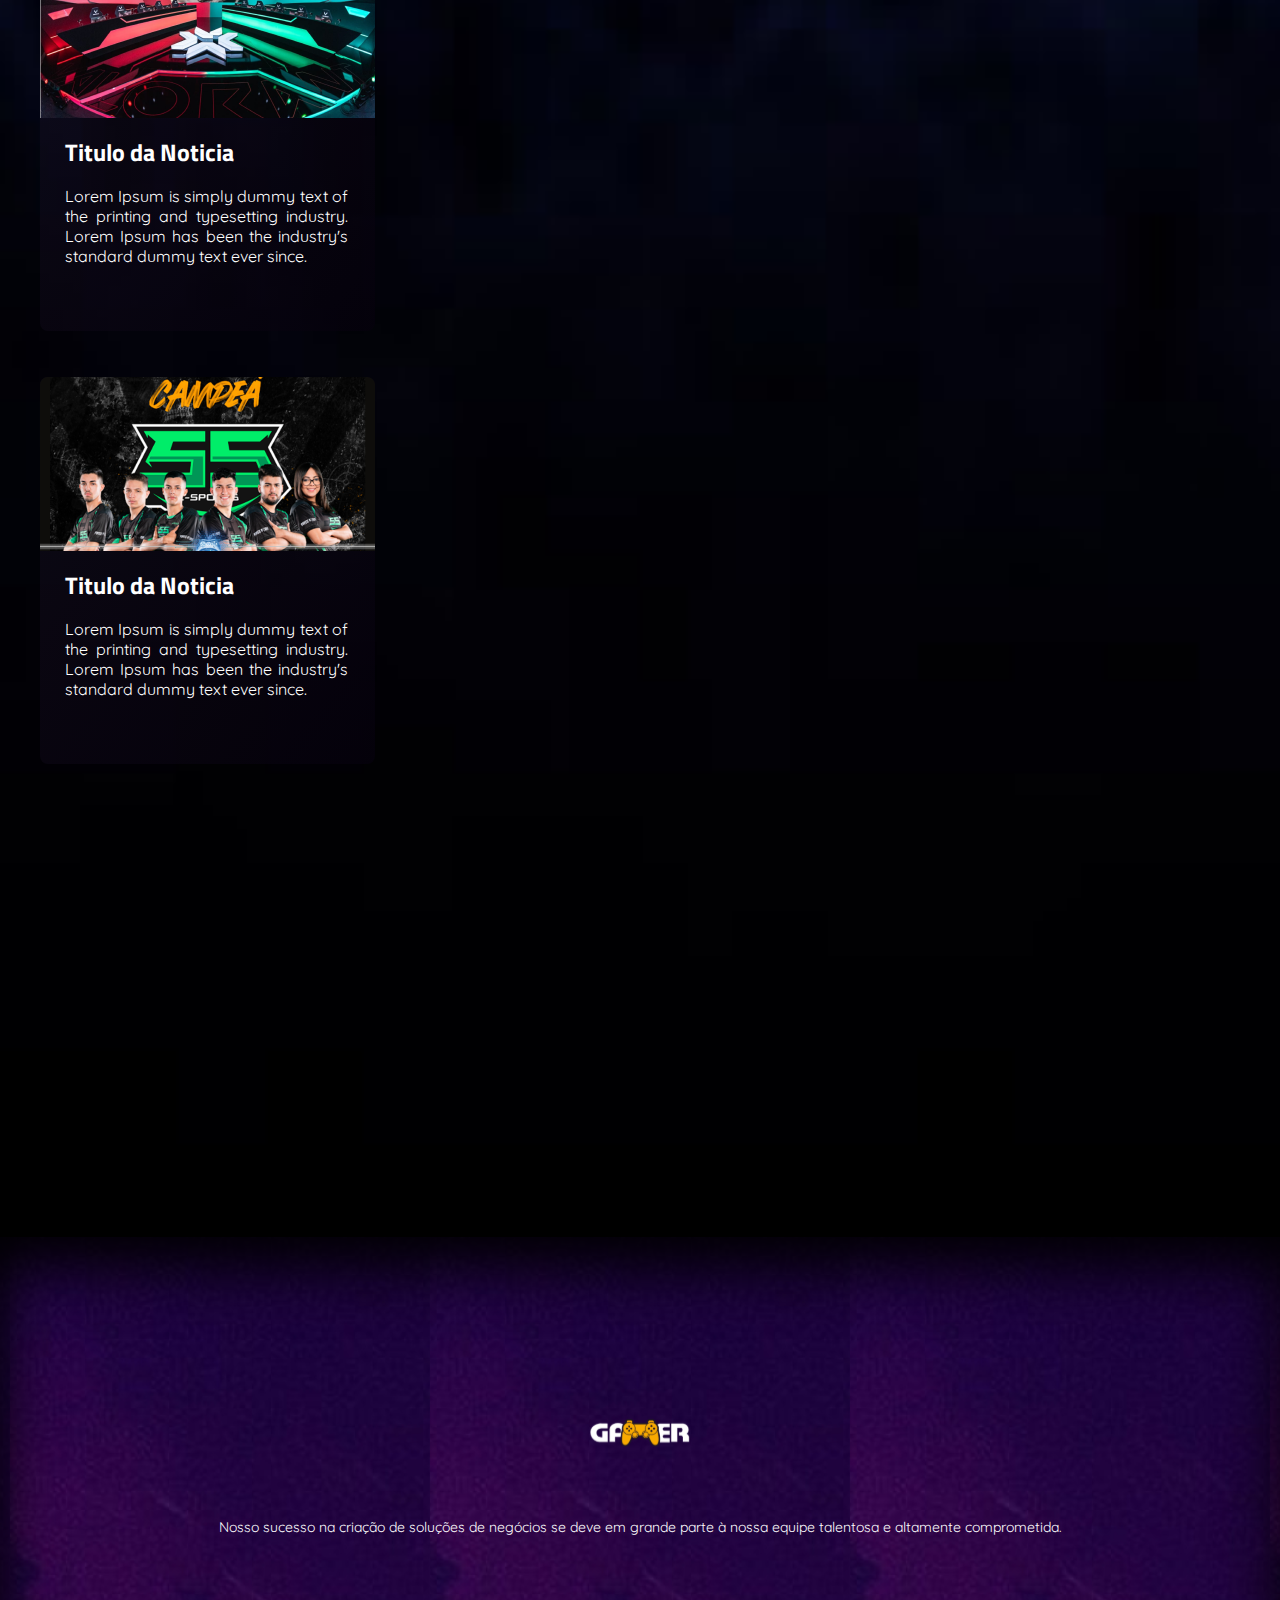
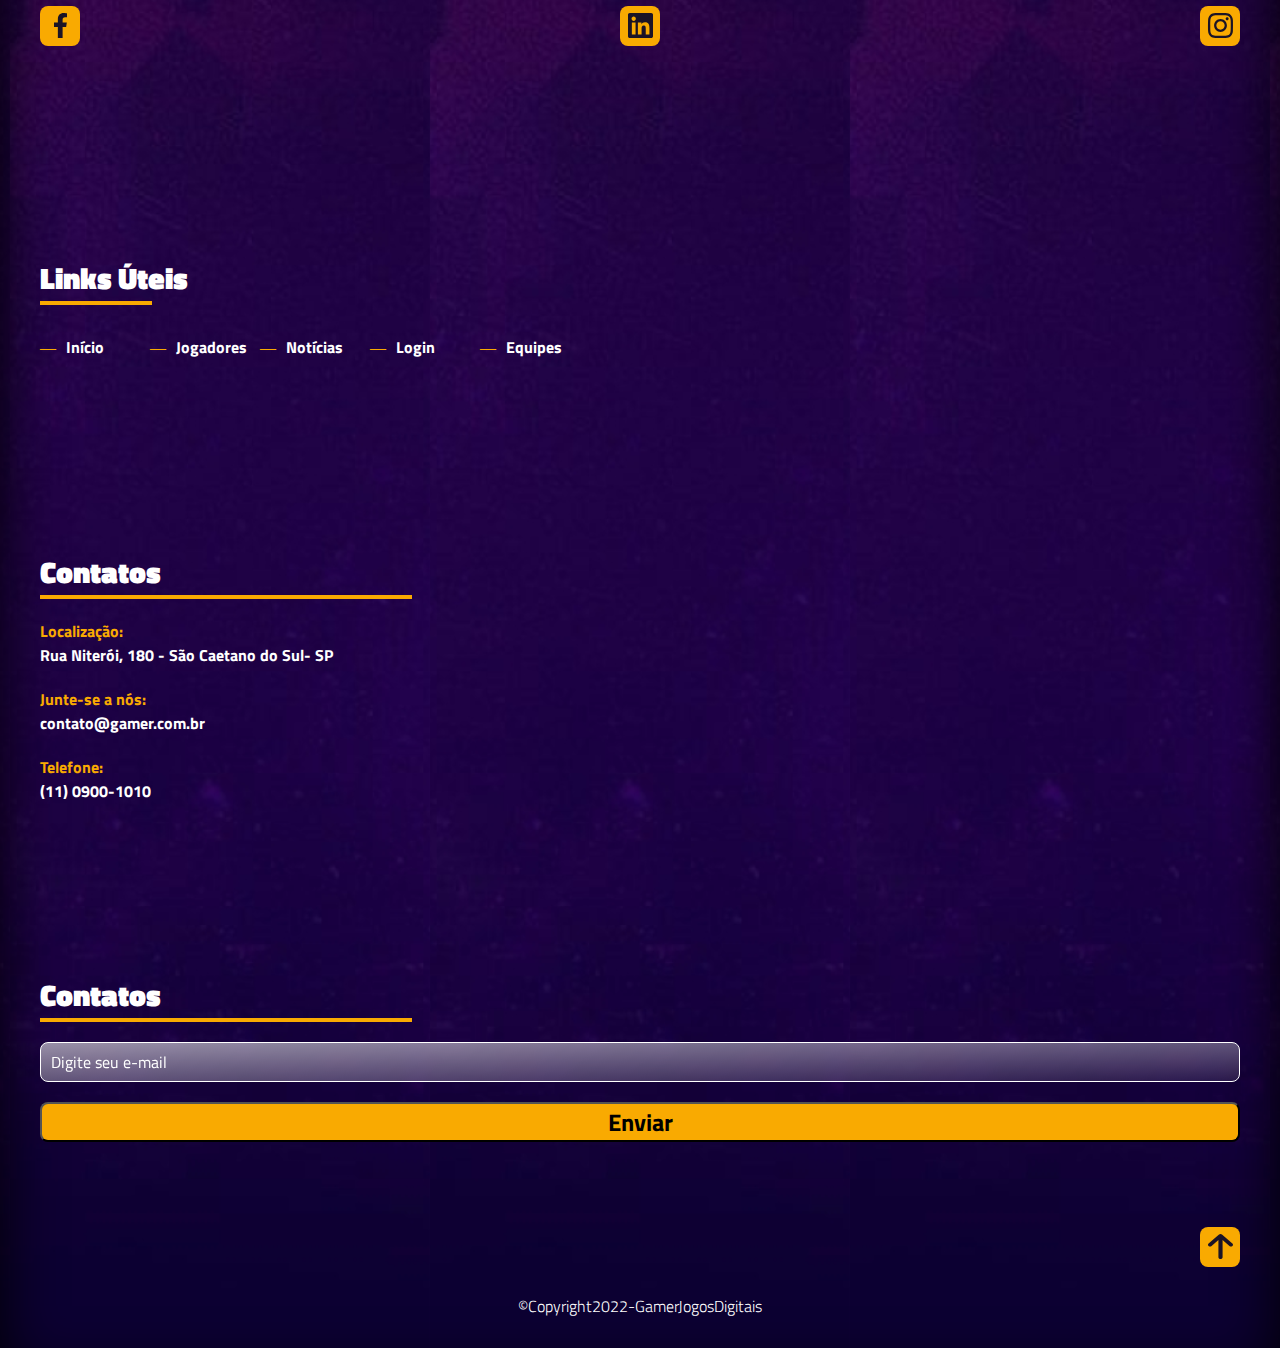
==== commit 68130218: "fazendo parte do progamer" ====
--- a/index.html
+++ b/index.html
@@ -122,7 +122,7 @@
                 <hr class="progamer__titulo__linha">
             </div>
 
-            <div class="progamer__conteudo">
+            <div class="progamer__conteudo layout-grid">
                 <div class="progamer__killjoy">
 
                     <picture>
--- a/css/style.css
+++ b/css/style.css
@@ -790,6 +790,10 @@
     main .progamer .progamer__box-info-killjoy {
         width: 360px;
         height: 440px;
+
+        margin-top: 193px;
+        left: 266px;
+
     }
 
     main .progamer .progamer__box-info-killjoy .progamer__box-info-killjoy__titulo {
@@ -810,12 +814,14 @@
         margin-top: 0;
     }
 
+    main .progamer .progamer__lol .progamer__lol__image 
+
     main .progamer .progamer__lol__info-box {
         width: 360px;
         height: 440px;
 
-        right: 124px;
-        bottom: ;
+        right: 400px;
+        margin-top: 193px;
     }
 
     main .progamer .progamer__lol__info-box .progamer__lol__info-box__titulo {
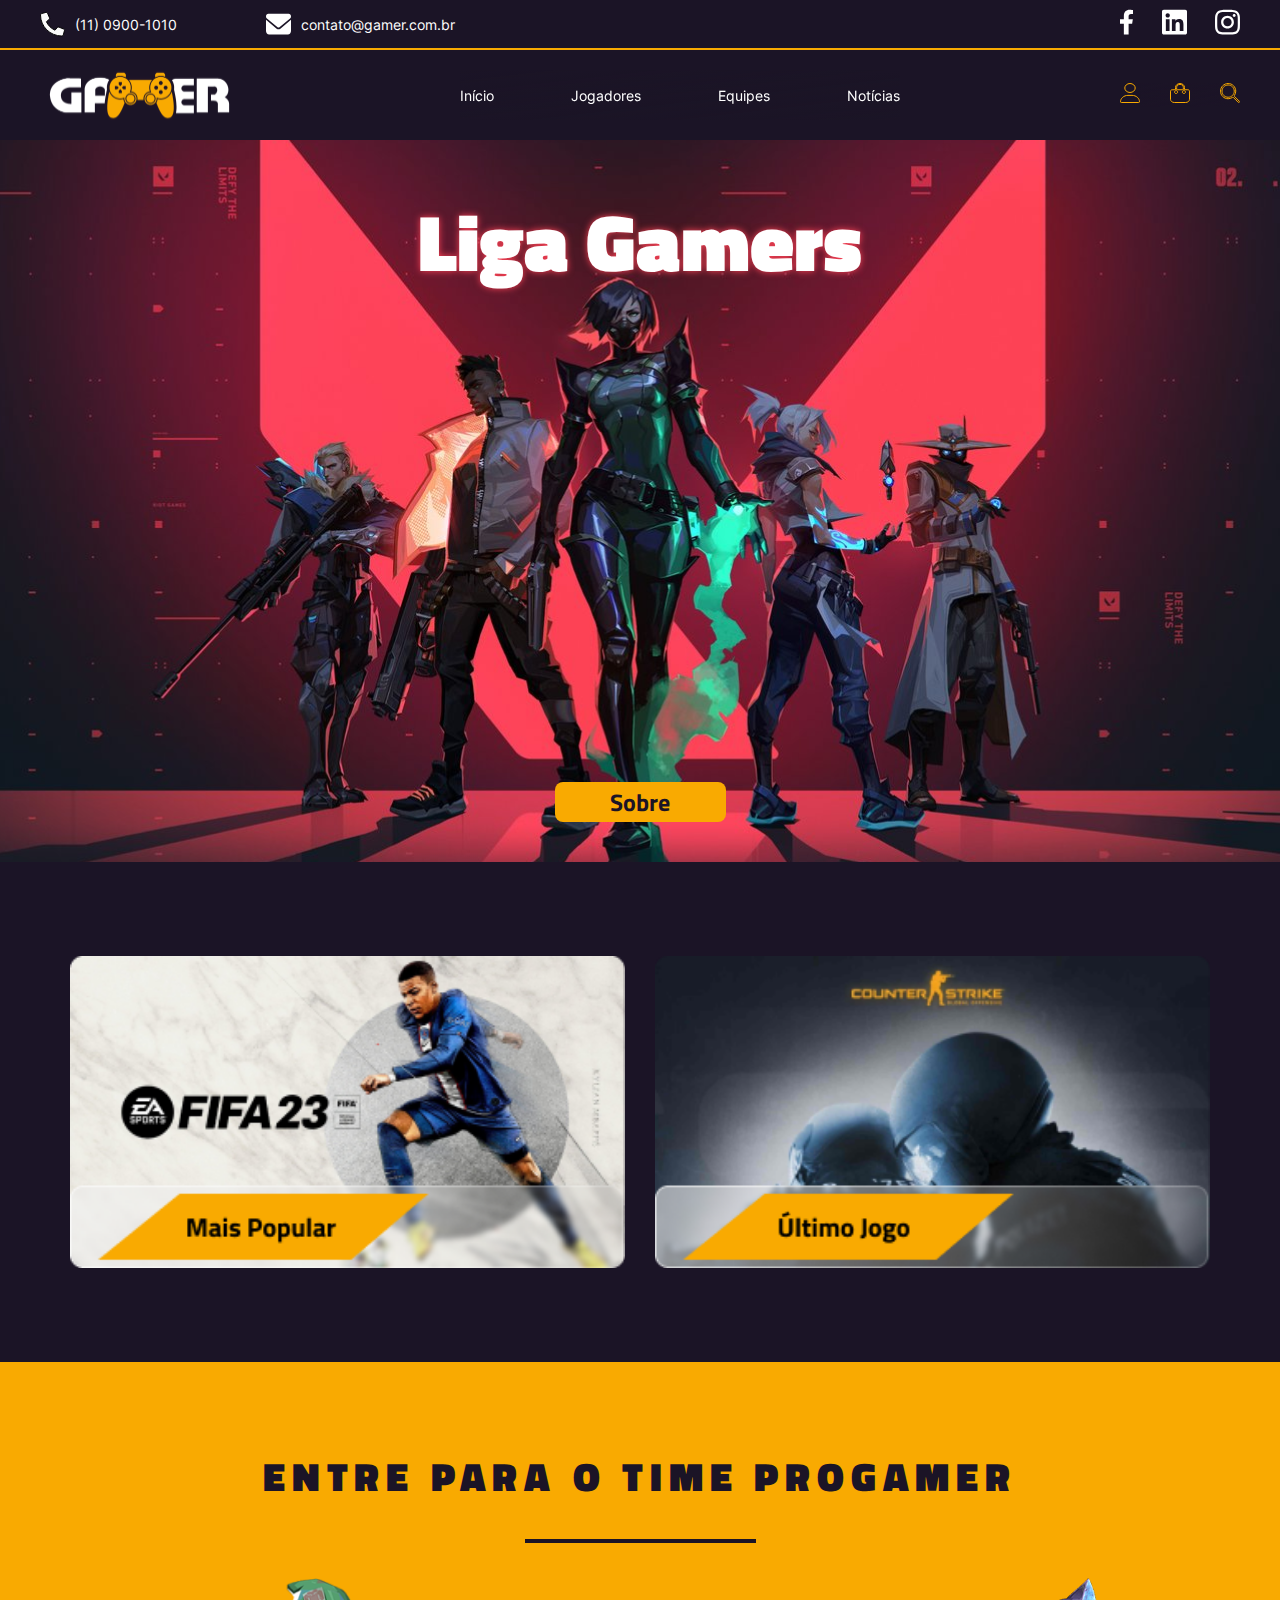
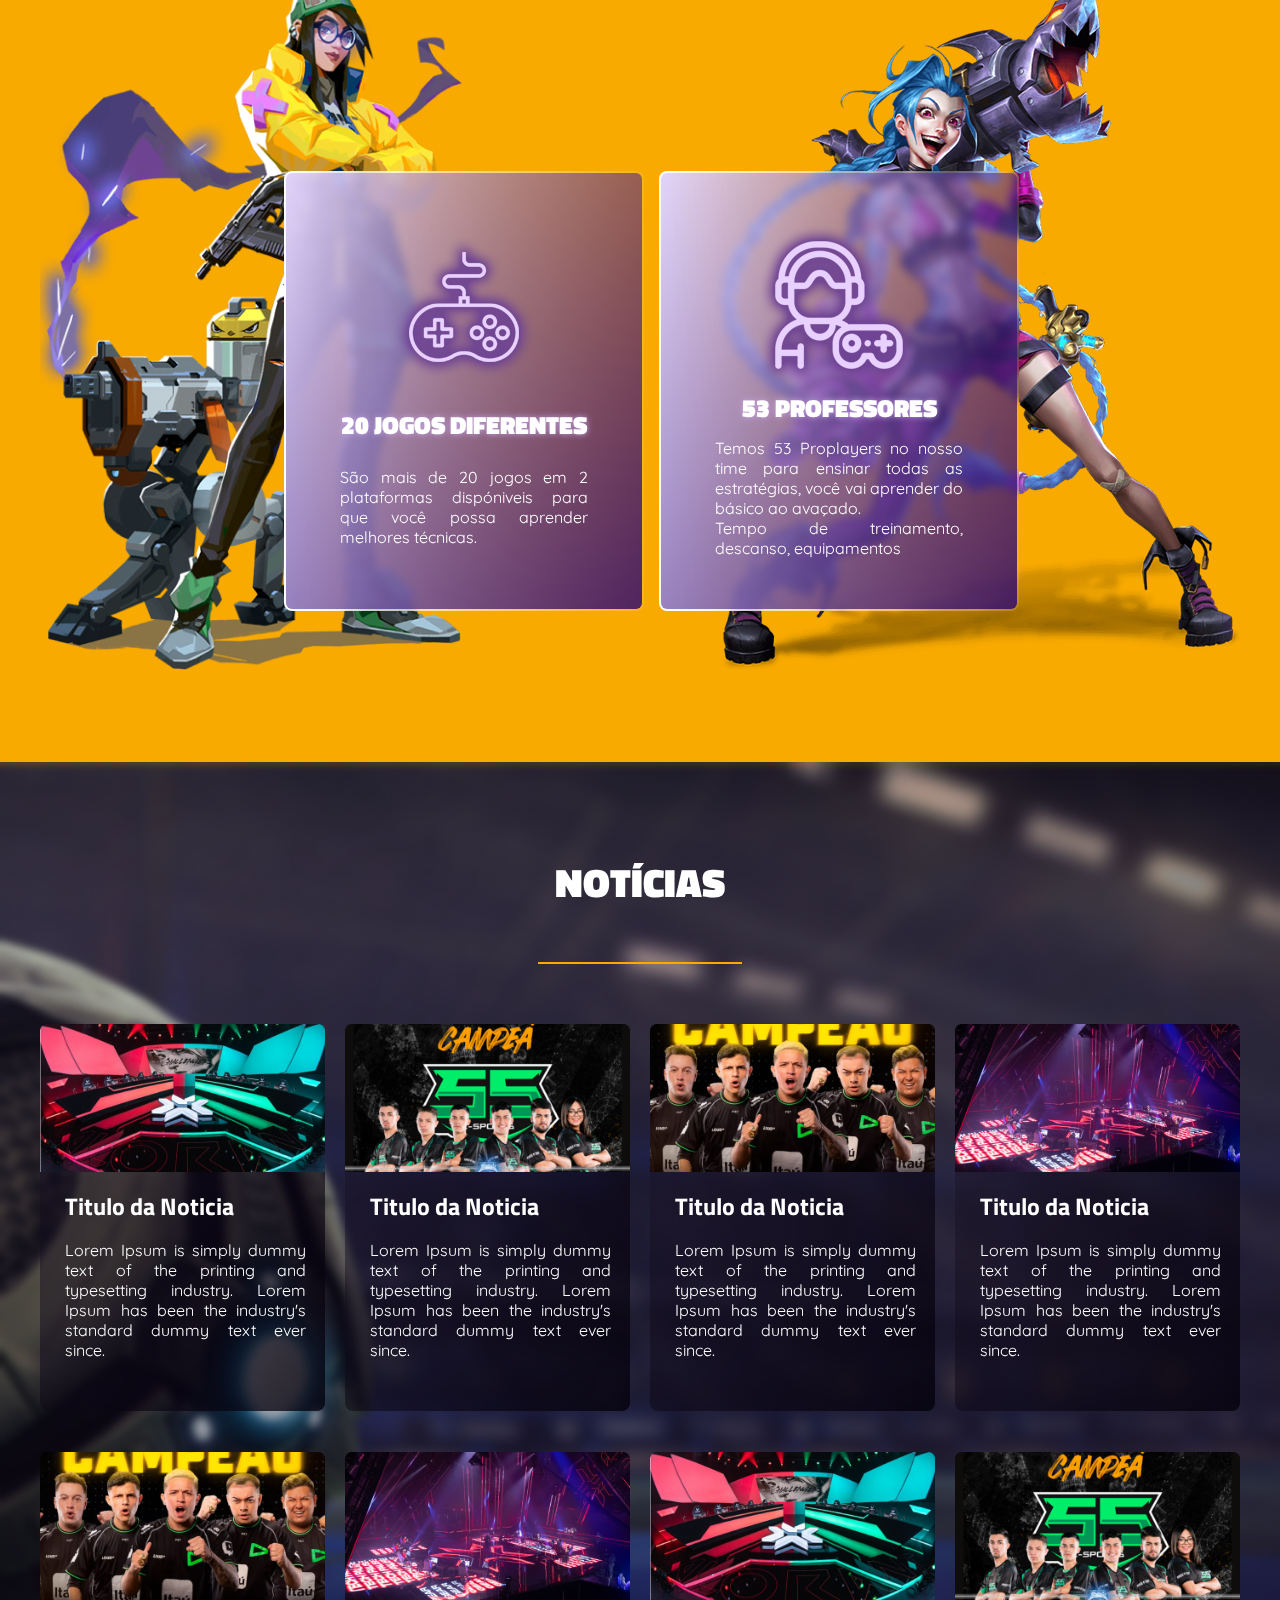
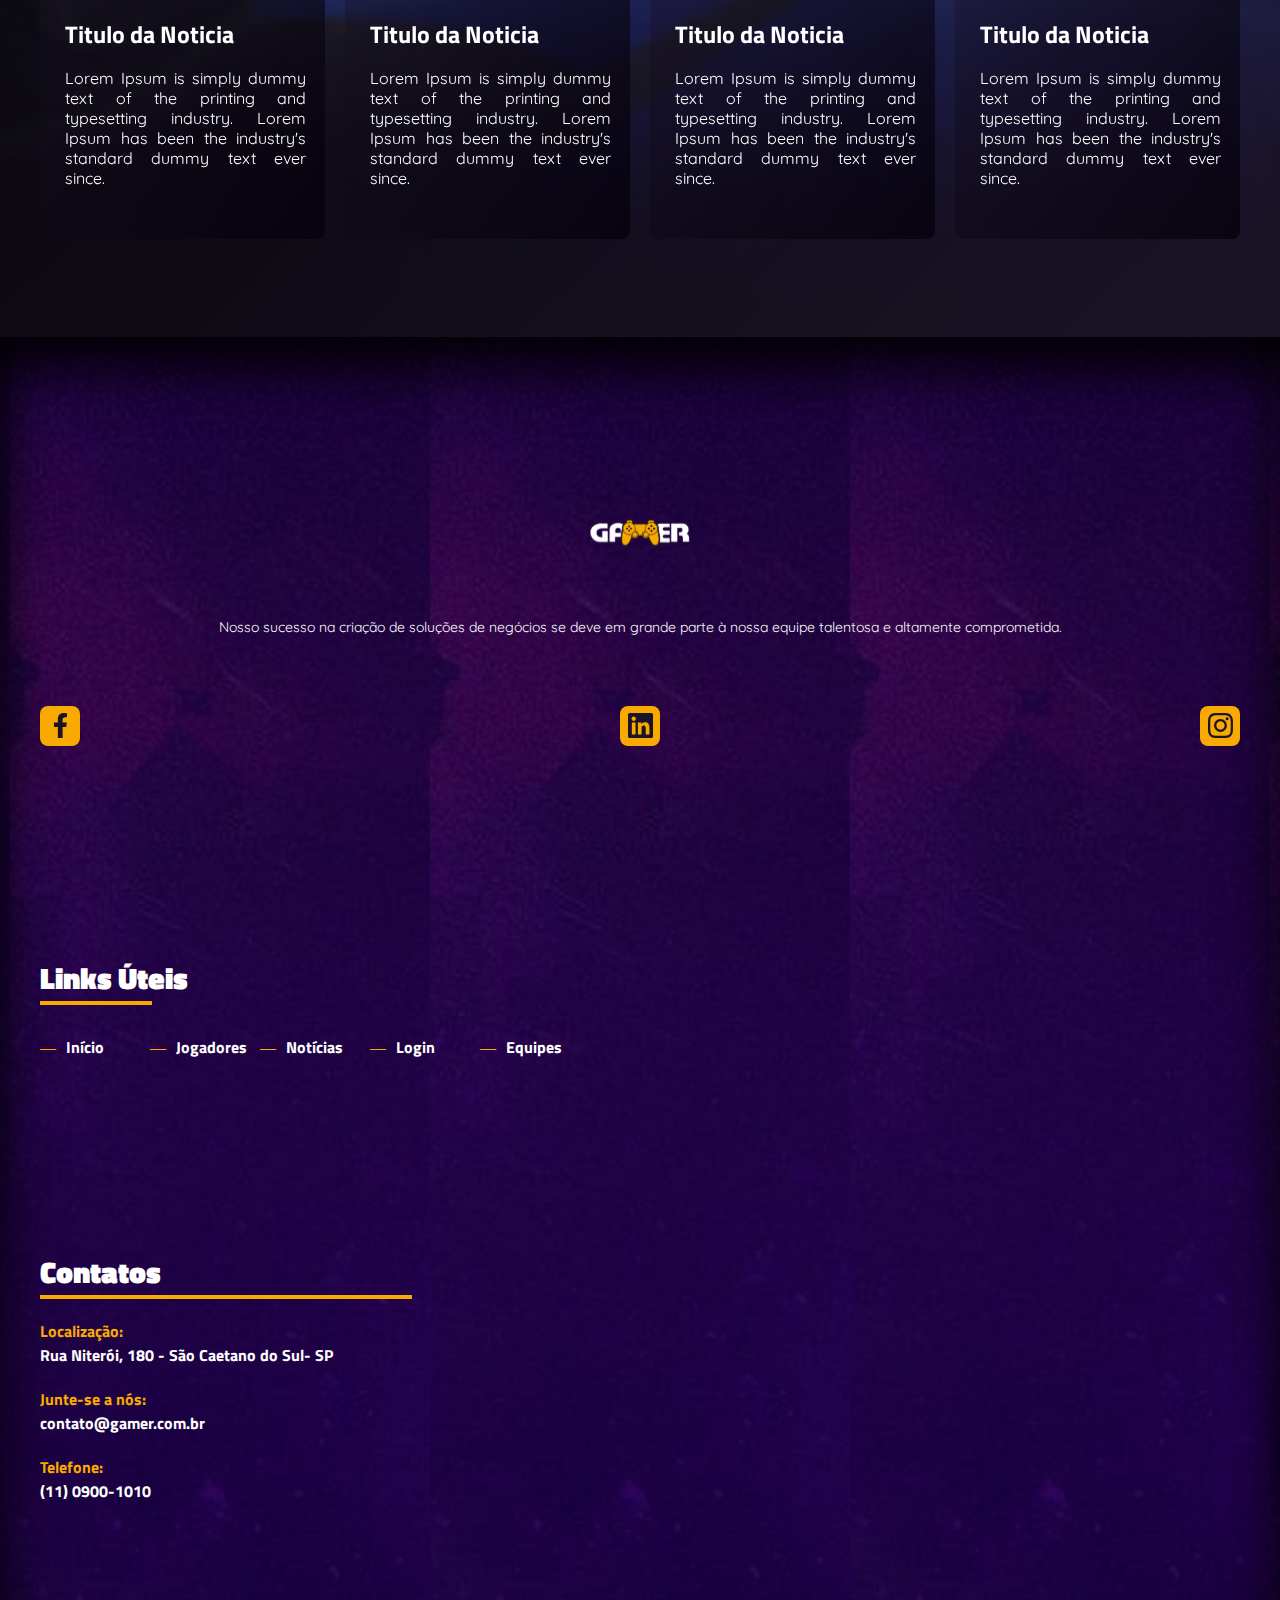
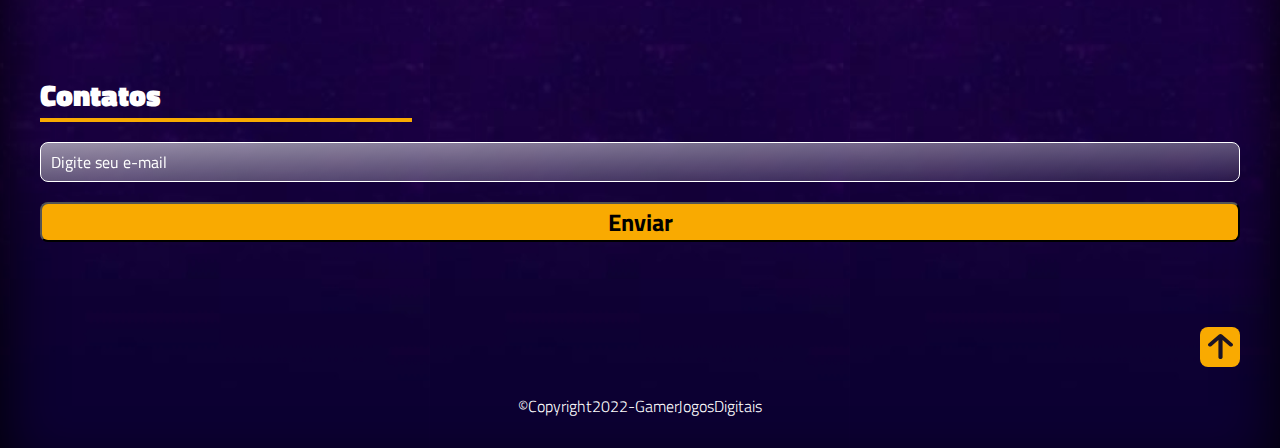
==== commit 5646aee6: "fiz as noticias" ====
--- a/index.html
+++ b/index.html
@@ -177,69 +177,87 @@
         </section>
 
         <section class="noticia">
-            <div class="noticia__titulo">
-                <h4 class="noticia__titulo__text">noticia</h4>
-                <hr class="noticia__titulo__linha">
-            </div>
-
-            <div class="noticia__conjunto-cards layout-grid">
-
-                <div class="noticia__conjunto-cards__card-box">
-                    <img src="./assets/images/noticia-card1.png" alt="">
-                    <h5 class="noticia__conjunto-cards__card-box__titulo">Titulo da Noticia</h5>
-                    <p class="noticia__conjunto-cards__card-box__text">Lorem Ipsum is simply dummy text of the printing
-                        and typesetting industry. Lorem Ipsum has been
-                        the
-                        industry's standard dummy text ever since.</p>
-                </div>
-
-
-                <div class="noticia__conjunto-cards__card-box">
-                    <img src="./assets/images/noticia-card2.png" alt="">
-                    <h5 class="noticia__conjunto-cards__card-box__titulo">Titulo da Noticia</h5>
-                    <p class="noticia__conjunto-cards__card-box__text">Lorem Ipsum is simply dummy text of the printing
-                        and typesetting industry. Lorem Ipsum has been
-                        the industry's standard dummy text ever since.</p>
-                </div>
-
-                <div class="noticia__conjunto-cards__card-box">
-                    <img src="./assets/images/noticia-card3.png" alt="">
-                    <h5 class="noticia__conjunto-cards__card-box__titulo">Titulo da Noticia</h5>
-                    <p class="noticia__conjunto-cards__card-box__text">Lorem Ipsum is simply dummy text of the printing
-                        and typesetting industry. Lorem Ipsum has been
-                        the industry's standard dummy text ever since.</p>
-                </div>
-
-                <div class="noticia__conjunto-cards__card-box">
-                    <img src="./assets/images/noticia-card4.png" alt="">
-                    <h5 class="noticia__conjunto-cards__card-box__titulo">Titulo da Noticia</h5>
-                    <p class="noticia__conjunto-cards__card-box__text">Lorem Ipsum is simply dummy text of the printing
-                        and typesetting industry. Lorem Ipsum has been
-                        the industry's standard dummy text ever since.</p>
-                </div>
-
-                <div class="noticia__conjunto-cards__card-box">
-                    <img src="./assets/images/noticia-card3.png" alt="">
-                    <h5 class="noticia__conjunto-cards__card-box__titulo">Titulo da Noticia</h5>
-                    <p class="noticia__conjunto-cards__card-box__text">Lorem Ipsum is simply dummy text of the printing
-                        and typesetting industry. Lorem Ipsum has been
-                        the industry's standard dummy text ever since.</p>
-                </div>
-
-                <div class="noticia__conjunto-cards__card-box">
-                    <img src="./assets/images/noticia-card1.png" alt="">
-                    <h5 class="noticia__conjunto-cards__card-box__titulo">Titulo da Noticia</h5>
-                    <p class="noticia__conjunto-cards__card-box__text">Lorem Ipsum is simply dummy text of the printing
-                        and typesetting industry. Lorem Ipsum has been
-                        the industry's standard dummy text ever since.</p>
-                </div>
-
-                <div class="noticia__conjunto-cards__card-box">
-                    <img src="./assets/images/noticia-card2.png" alt="">
-                    <h5 class="noticia__conjunto-cards__card-box__titulo">Titulo da Noticia</h5>
-                    <p class="noticia__conjunto-cards__card-box__text">Lorem Ipsum is simply dummy text of the printing
-                        and typesetting industry. Lorem Ipsum has been
-                        the industry's standard dummy text ever since.</p>
+            <div class="blur">
+                <div class="noticia__titulo">
+                    <h4 class="noticia__titulo__text">notícias</h4>
+                    <hr class="noticia__titulo__linha">
+                </div>
+
+                <div class="noticia__conjunto-cards layout-grid">
+
+                    <div class="noticia__conjunto-cards__card-box">
+                        <img src="./assets/images/noticia-card1.png" alt="">
+                        <h5 class="noticia__conjunto-cards__card-box__titulo">Titulo da Noticia</h5>
+                        <p class="noticia__conjunto-cards__card-box__text">Lorem Ipsum is simply dummy text of the
+                            printing
+                            and typesetting industry. Lorem Ipsum has been
+                            the
+                            industry's standard dummy text ever since.</p>
+                    </div>
+
+
+                    <div class="noticia__conjunto-cards__card-box">
+                        <img src="./assets/images/noticia-card2.png" alt="">
+                        <h5 class="noticia__conjunto-cards__card-box__titulo">Titulo da Noticia</h5>
+                        <p class="noticia__conjunto-cards__card-box__text">Lorem Ipsum is simply dummy text of the
+                            printing
+                            and typesetting industry. Lorem Ipsum has been
+                            the industry's standard dummy text ever since.</p>
+                    </div>
+
+                    <div class="noticia__conjunto-cards__card-box">
+                        <img src="./assets/images/noticia-card3.png" alt="">
+                        <h5 class="noticia__conjunto-cards__card-box__titulo">Titulo da Noticia</h5>
+                        <p class="noticia__conjunto-cards__card-box__text">Lorem Ipsum is simply dummy text of the
+                            printing
+                            and typesetting industry. Lorem Ipsum has been
+                            the industry's standard dummy text ever since.</p>
+                    </div>
+
+                    <div class="noticia__conjunto-cards__card-box">
+                        <img src="./assets/images/noticia-card4.png" alt="">
+                        <h5 class="noticia__conjunto-cards__card-box__titulo">Titulo da Noticia</h5>
+                        <p class="noticia__conjunto-cards__card-box__text">Lorem Ipsum is simply dummy text of the
+                            printing
+                            and typesetting industry. Lorem Ipsum has been
+                            the industry's standard dummy text ever since.</p>
+                    </div>
+
+                    <div class="noticia__conjunto-cards__card-box">
+                        <img src="./assets/images/noticia-card3.png" alt="">
+                        <h5 class="noticia__conjunto-cards__card-box__titulo">Titulo da Noticia</h5>
+                        <p class="noticia__conjunto-cards__card-box__text">Lorem Ipsum is simply dummy text of the
+                            printing
+                            and typesetting industry. Lorem Ipsum has been
+                            the industry's standard dummy text ever since.</p>
+                    </div>
+
+                    <div class="noticia__conjunto-cards__card-box">
+                        <img src="./assets/images/noticia-card4.png" alt="">
+                        <h5 class="noticia__conjunto-cards__card-box__titulo">Titulo da Noticia</h5>
+                        <p class="noticia__conjunto-cards__card-box__text">Lorem Ipsum is simply dummy text of the
+                            printing
+                            and typesetting industry. Lorem Ipsum has been
+                            the industry's standard dummy text ever since.</p>
+                    </div>
+
+                    <div class="noticia__conjunto-cards__card-box">
+                        <img src="./assets/images/noticia-card1.png" alt="">
+                        <h5 class="noticia__conjunto-cards__card-box__titulo">Titulo da Noticia</h5>
+                        <p class="noticia__conjunto-cards__card-box__text">Lorem Ipsum is simply dummy text of the
+                            printing
+                            and typesetting industry. Lorem Ipsum has been
+                            the industry's standard dummy text ever since.</p>
+                    </div>
+
+                    <div class="noticia__conjunto-cards__card-box">
+                        <img src="./assets/images/noticia-card2.png" alt="">
+                        <h5 class="noticia__conjunto-cards__card-box__titulo">Titulo da Noticia</h5>
+                        <p class="noticia__conjunto-cards__card-box__text">Lorem Ipsum is simply dummy text of the
+                            printing
+                            and typesetting industry. Lorem Ipsum has been
+                            the industry's standard dummy text ever since.</p>
+                    </div>
                 </div>
             </div>
         </section>
--- a/css/style.css
+++ b/css/style.css
@@ -74,6 +74,12 @@
     padding: 10px; /* espaço interno */
     width: 246px;
     height: 300px;
+  }
+
+  .blur {
+    background: linear-gradient(to right bottom, rgba(45, 24, 77, 0), rgba(27, 20, 38, 1));
+    backdrop-filter: blur(4px);
+    height: 100%;
   }
   
 
@@ -287,7 +293,7 @@
 }
 
 main .progamer .progamer__killjoy .progamer__killjoy__image {
-    margin-left: 20px;
+    
 }
 
 main .progamer .progamer__box-info-killjoy {
@@ -781,6 +787,7 @@
 
     main .progamer .progamer__killjoy {
         margin-top: 0;
+        position: relative;
     }
 
     main .progamer .progamer__titulo__text {
@@ -792,7 +799,7 @@
         height: 440px;
 
         margin-top: 193px;
-        left: 266px;
+        left: 244px;
 
     }
 
@@ -812,15 +819,18 @@
 
     main .progamer .progamer__lol {
         margin-top: 0;
-    }
-
-    main .progamer .progamer__lol .progamer__lol__image 
+        position: relative;
+    }
+
+    main .progamer .progamer__lol .progamer__lol__image {
+        margin-right: 0;
+    }
 
     main .progamer .progamer__lol__info-box {
         width: 360px;
         height: 440px;
 
-        right: 400px;
+        right: 221px;
         margin-top: 193px;
     }
 
@@ -834,4 +844,40 @@
         width: 15.5rem;
     }
 
+
+
+    /* Sessão Notícias */
+
+
+
+    main .noticia {
+        height: 1175px;
+        background-image: url(../assets/images/desktop-noticia-background.png);
+    }
+
+    main .noticia .noticia__titulo {
+        font-size: 2.5rem;
+        padding-top: 5.6rem;
+    }
+
+    main .noticia .noticia__titulo .noticia__titulo__text {
+        margin-bottom: 3.1rem;
+    }
+
+    main .noticia .noticia__conjunto-cards {
+        flex-direction: row;
+        flex-wrap: wrap;
+        gap: 20px;
+        height: 836px;
+        margin-top: 60px;
+    }
+
+    main .noticia .noticia__conjunto-cards__card-box {
+        width: 285px;
+    }
+
+    main .noticia .noticia__conjunto-cards__card-box .noticia__conjunto-cards__card-box__text {
+        width: 241px;
+    }
+
 }